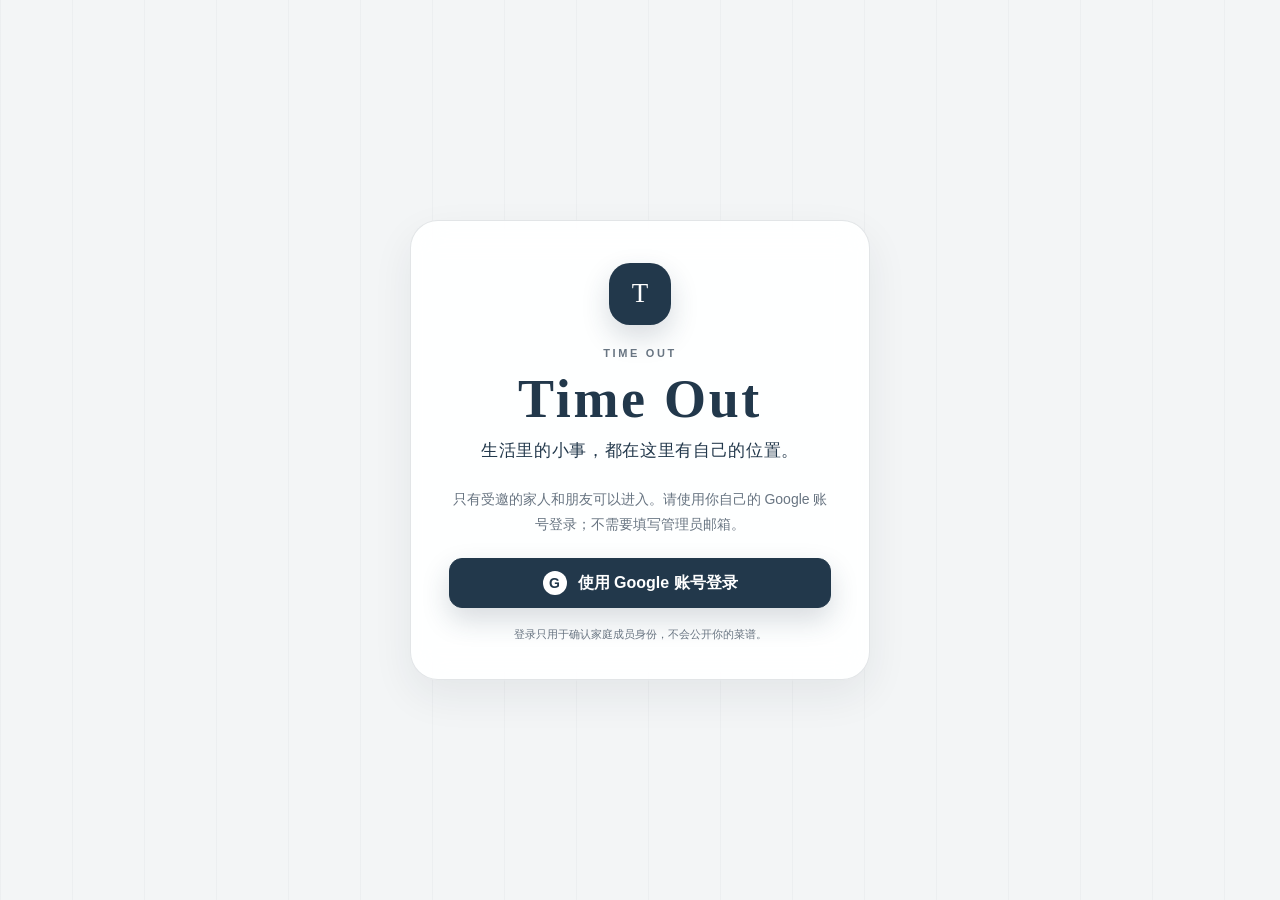
==== index.html @ 537a7d99 "Publish score cloud sync UI and iOS auth bridge" ====
<!DOCTYPE html><html lang="zh-CN"><head><meta charSet="utf-8"/><meta name="viewport" content="width=device-width, initial-scale=1"/><link rel="stylesheet" href="/_next/static/chunks/0ff~0_v683fyd.css" data-precedence="next"/><link rel="preload" as="script" fetchPriority="low" href="/_next/static/chunks/10mluhc84.1ee.js"/><script src="/_next/static/chunks/0pbz.j~ornctw.js" async=""></script><script src="/_next/static/chunks/0c_u0uom0kk-9.js" async=""></script><script src="/_next/static/chunks/turbopack-0-2-jyq65k6gh.js" async=""></script><script src="/_next/static/chunks/107gcsrc_1api.js" async=""></script><script src="/_next/static/chunks/0slxjwkb3-gxf.js" async=""></script><meta name="theme-color" content="#f3f5f6"/><meta name="color-scheme" content="light"/><title>Time Out｜生活里的小事</title><meta name="description" content="生活里的小事，都在这里有自己的位置。"/><meta name="application-name" content="Time Out"/><link rel="canonical" href="https://c2404188274.github.io/"/><meta property="og:title" content="Time Out｜生活里的小事"/><meta property="og:description" content="菜谱、记账和乐谱，都在同一个安静的私人空间。"/><meta property="og:url" content="https://c2404188274.github.io/"/><meta property="og:site_name" content="Time Out"/><meta property="og:locale" content="zh_CN"/><meta property="og:image" content="https://c2404188274.github.io/og.png"/><meta property="og:image:width" content="1731"/><meta property="og:image:height" content="909"/><meta property="og:image:alt" content="Time Out｜生活里的小事"/><meta property="og:type" content="website"/><meta name="twitter:card" content="summary_large_image"/><meta name="twitter:title" content="Time Out｜生活里的小事"/><meta name="twitter:description" content="菜谱、记账和乐谱，都在同一个安静的私人空间。"/><meta name="twitter:image" content="https://c2404188274.github.io/og.png"/><link rel="shortcut icon" href="/favicon.svg"/><link rel="icon" href="/favicon.svg"/><script src="/_next/static/chunks/03~yq9q893hmn.js" noModule=""></script></head><body><div hidden=""><!--$--><!--/$--></div><main class="auth-shell"><section class="auth-card auth-loading" aria-live="polite"><div class="auth-mark" aria-hidden="true">T</div><p class="eyebrow">TIME OUT</p><h1>Time Out</h1><p class="auth-subtitle">正在打开 Time Out…</p></section></main><!--$--><!--/$--><script src="/_next/static/chunks/10mluhc84.1ee.js" id="_R_" async=""></script><script>(self.__next_f=self.__next_f||[]).push([0])</script><script>self.__next_f.push([1,"1:\"$Sreact.fragment\"\n2:I[11968,[\"/_next/static/chunks/107gcsrc_1api.js\"],\"default\"]\n3:I[87804,[\"/_next/static/chunks/107gcsrc_1api.js\"],\"default\"]\n4:I[14497,[\"/_next/static/chunks/107gcsrc_1api.js\",\"/_next/static/chunks/0slxjwkb3-gxf.js\"],\"default\"]\n5:I[77916,[\"/_next/static/chunks/107gcsrc_1api.js\"],\"OutletBoundary\"]\n6:\"$Sreact.suspense\"\n8:I[77916,[\"/_next/static/chunks/107gcsrc_1api.js\"],\"ViewportBoundary\"]\na:I[77916,[\"/_next/static/chunks/107gcsrc_1api.js\"],\"MetadataBoundary\"]\nc:I[21480,[\"/_next/static/chunks/107gcsrc_1api.js\"],\"default\",1]\n:HL[\"/_next/static/chunks/0ff~0_v683fyd.css\",\"style\"]\n"])</script><script>self.__next_f.push([1,"0:{\"P\":null,\"c\":[\"\",\"\"],\"q\":\"\",\"i\":false,\"f\":[[[\"\",{\"children\":[\"__PAGE__\",{}]},\"$undefined\",\"$undefined\",16],[[\"$\",\"$1\",\"c\",{\"children\":[[[\"$\",\"link\",\"0\",{\"rel\":\"stylesheet\",\"href\":\"/_next/static/chunks/0ff~0_v683fyd.css\",\"precedence\":\"next\",\"crossOrigin\":\"$undefined\",\"nonce\":\"$undefined\"}],[\"$\",\"script\",\"script-0\",{\"src\":\"/_next/static/chunks/107gcsrc_1api.js\",\"async\":true,\"nonce\":\"$undefined\"}]],[\"$\",\"html\",null,{\"lang\":\"zh-CN\",\"children\":[\"$\",\"body\",null,{\"children\":[\"$\",\"$L2\",null,{\"parallelRouterKey\":\"children\",\"error\":\"$undefined\",\"errorStyles\":\"$undefined\",\"errorScripts\":\"$undefined\",\"template\":[\"$\",\"$L3\",null,{}],\"templateStyles\":\"$undefined\",\"templateScripts\":\"$undefined\",\"notFound\":[[[\"$\",\"title\",null,{\"children\":\"404: This page could not be found.\"}],[\"$\",\"div\",null,{\"style\":{\"fontFamily\":\"system-ui,\\\"Segoe UI\\\",Roboto,Helvetica,Arial,sans-serif,\\\"Apple Color Emoji\\\",\\\"Segoe UI Emoji\\\"\",\"height\":\"100vh\",\"textAlign\":\"center\",\"display\":\"flex\",\"flexDirection\":\"column\",\"alignItems\":\"center\",\"justifyContent\":\"center\"},\"children\":[\"$\",\"div\",null,{\"children\":[[\"$\",\"style\",null,{\"dangerouslySetInnerHTML\":{\"__html\":\"body{color:#000;background:#fff;margin:0}.next-error-h1{border-right:1px solid rgba(0,0,0,.3)}@media (prefers-color-scheme:dark){body{color:#fff;background:#000}.next-error-h1{border-right:1px solid rgba(255,255,255,.3)}}\"}}],[\"$\",\"h1\",null,{\"className\":\"next-error-h1\",\"style\":{\"display\":\"inline-block\",\"margin\":\"0 20px 0 0\",\"padding\":\"0 23px 0 0\",\"fontSize\":24,\"fontWeight\":500,\"verticalAlign\":\"top\",\"lineHeight\":\"49px\"},\"children\":404}],[\"$\",\"div\",null,{\"style\":{\"display\":\"inline-block\"},\"children\":[\"$\",\"h2\",null,{\"style\":{\"fontSize\":14,\"fontWeight\":400,\"lineHeight\":\"49px\",\"margin\":0},\"children\":\"This page could not be found.\"}]}]]}]}]],[]],\"forbidden\":\"$undefined\",\"unauthorized\":\"$undefined\"}]}]}]]}],{\"children\":[[\"$\",\"$1\",\"c\",{\"children\":[[\"$\",\"$L4\",null,{}],[[\"$\",\"script\",\"script-0\",{\"src\":\"/_next/static/chunks/0slxjwkb3-gxf.js\",\"async\":true,\"nonce\":\"$undefined\"}]],[\"$\",\"$L5\",null,{\"children\":[\"$\",\"$6\",null,{\"name\":\"Next.MetadataOutlet\",\"children\":\"$@7\"}]}]]}],{},null,false,null]},null,false,null],[\"$\",\"$1\",\"h\",{\"children\":[null,[\"$\",\"$L8\",null,{\"children\":\"$L9\"}],[\"$\",\"div\",null,{\"hidden\":true,\"children\":[\"$\",\"$La\",null,{\"children\":[\"$\",\"$6\",null,{\"name\":\"Next.Metadata\",\"children\":\"$Lb\"}]}]}],null]}],false]],\"m\":\"$undefined\",\"G\":[\"$c\",[[\"$\",\"link\",\"0\",{\"rel\":\"stylesheet\",\"href\":\"/_next/static/chunks/0ff~0_v683fyd.css\",\"precedence\":\"next\",\"crossOrigin\":\"$undefined\",\"nonce\":\"$undefined\"}]]],\"S\":true,\"h\":null,\"s\":\"$undefined\",\"l\":\"$undefined\",\"p\":\"$undefined\",\"d\":\"$undefined\",\"b\":\"o_LGB3xa8yDTx7zbP2zce\"}\n"])</script><script>self.__next_f.push([1,"9:[[\"$\",\"meta\",\"0\",{\"charSet\":\"utf-8\"}],[\"$\",\"meta\",\"1\",{\"name\":\"viewport\",\"content\":\"width=device-width, initial-scale=1\"}],[\"$\",\"meta\",\"2\",{\"name\":\"theme-color\",\"content\":\"#f3f5f6\"}],[\"$\",\"meta\",\"3\",{\"name\":\"color-scheme\",\"content\":\"light\"}]]\n"])</script><script>self.__next_f.push([1,"d:I[86593,[\"/_next/static/chunks/107gcsrc_1api.js\"],\"IconMark\"]\n7:null\n"])</script><script>self.__next_f.push([1,"b:[[\"$\",\"title\",\"0\",{\"children\":\"Time Out｜生活里的小事\"}],[\"$\",\"meta\",\"1\",{\"name\":\"description\",\"content\":\"生活里的小事，都在这里有自己的位置。\"}],[\"$\",\"meta\",\"2\",{\"name\":\"application-name\",\"content\":\"Time Out\"}],[\"$\",\"link\",\"3\",{\"rel\":\"canonical\",\"href\":\"https://c2404188274.github.io/\"}],[\"$\",\"meta\",\"4\",{\"property\":\"og:title\",\"content\":\"Time Out｜生活里的小事\"}],[\"$\",\"meta\",\"5\",{\"property\":\"og:description\",\"content\":\"菜谱、记账和乐谱，都在同一个安静的私人空间。\"}],[\"$\",\"meta\",\"6\",{\"property\":\"og:url\",\"content\":\"https://c2404188274.github.io/\"}],[\"$\",\"meta\",\"7\",{\"property\":\"og:site_name\",\"content\":\"Time Out\"}],[\"$\",\"meta\",\"8\",{\"property\":\"og:locale\",\"content\":\"zh_CN\"}],[\"$\",\"meta\",\"9\",{\"property\":\"og:image\",\"content\":\"https://c2404188274.github.io/og.png\"}],[\"$\",\"meta\",\"10\",{\"property\":\"og:image:width\",\"content\":\"1731\"}],[\"$\",\"meta\",\"11\",{\"property\":\"og:image:height\",\"content\":\"909\"}],[\"$\",\"meta\",\"12\",{\"property\":\"og:image:alt\",\"content\":\"Time Out｜生活里的小事\"}],[\"$\",\"meta\",\"13\",{\"property\":\"og:type\",\"content\":\"website\"}],[\"$\",\"meta\",\"14\",{\"name\":\"twitter:card\",\"content\":\"summary_large_image\"}],[\"$\",\"meta\",\"15\",{\"name\":\"twitter:title\",\"content\":\"Time Out｜生活里的小事\"}],[\"$\",\"meta\",\"16\",{\"name\":\"twitter:description\",\"content\":\"菜谱、记账和乐谱，都在同一个安静的私人空间。\"}],[\"$\",\"meta\",\"17\",{\"name\":\"twitter:image\",\"content\":\"https://c2404188274.github.io/og.png\"}],[\"$\",\"link\",\"18\",{\"rel\":\"shortcut icon\",\"href\":\"/favicon.svg\"}],[\"$\",\"link\",\"19\",{\"rel\":\"icon\",\"href\":\"/favicon.svg\"}],[\"$\",\"$Ld\",\"20\",{}]]\n"])</script></body></html>
---- _next/static/chunks/0ff~0_v683fyd.css ----
:root{--ink:#332820;--brown:#8b4513;--brown-dark:#65300d;--cream:#fff4e6;--cream-light:#fffaf4;--gold:#f2c078;--muted:#796456;--line:#e5d5c5}*{box-sizing:border-box}html{background:var(--cream);min-height:100%}body{min-height:100vh;color:var(--ink);background:radial-gradient(circle at 12% 8%, #f2c07842, transparent 24rem), radial-gradient(circle at 88% 28%, #8b451317, transparent 27rem), var(--cream);margin:0;font-family:Arial,Microsoft YaHei,PingFang SC,Noto Sans CJK SC,sans-serif}button,input,textarea{font:inherit}button,summary{-webkit-tap-highlight-color:transparent}.site-shell{width:min(100%,900px);margin:0 auto;padding:56px 24px 128px}.auth-shell{place-items:center;min-height:100dvh;padding:28px 18px;display:grid}.auth-card{text-align:center;-webkit-backdrop-filter:blur(16px);backdrop-filter:blur(16px);background:#fffaf4e0;border:1px solid #5f2f131a;border-radius:28px;width:min(100%,460px);padding:42px 38px 36px;box-shadow:0 28px 80px #4c2a1526}.auth-card.auth-loading{box-shadow:0 20px 60px #4c2a151a}.auth-mark{color:#fff8ee;background:linear-gradient(145deg,#9a5525,#65300d);border-radius:21px;place-items:center;width:62px;height:62px;margin:0 auto 22px;font-family:Georgia,Songti SC,STSong,serif;font-size:27px;display:grid;box-shadow:0 12px 26px #65300d38}.auth-card h1{letter-spacing:.05em;margin-bottom:12px;font-size:clamp(38px,9vw,54px)}.auth-card.auth-loading h1{font-size:clamp(28px,7vw,38px)}.auth-subtitle{color:#765744;letter-spacing:.04em;margin:0;font-size:17px}.auth-note{color:#745f50;margin:25px 0 22px;font-size:14px;line-height:1.75}.google-signin{color:#fff;cursor:pointer;background:#78401d;border:1px solid #78401d;border-radius:13px;justify-content:center;align-items:center;gap:11px;width:100%;min-height:50px;padding:11px 18px;font-weight:800;display:flex;box-shadow:0 8px 20px #65300d29}.google-signin:disabled,.auth-secondary-action:disabled,.account-signout:disabled{cursor:wait;opacity:.65}.google-signin span{color:#78401d;background:#fff;border-radius:50%;place-items:center;width:24px;height:24px;font:800 14px Arial,sans-serif;display:grid}.auth-secondary-action{color:#7c573f;cursor:pointer;background:0 0;border:0;min-height:42px;margin-top:10px;padding:8px 16px;font-size:13px;font-weight:700}.auth-error{color:#9a2e1d;background:#fff0ec;border-radius:10px;margin:15px 0 0;padding:10px 12px;font-size:13px;line-height:1.55}.auth-privacy{color:#978273;margin-top:18px;font-size:11px;line-height:1.55;display:block}.signed-in-account{background:#fff8ef;border:1px solid #ead8c8;border-radius:13px;gap:4px;margin:24px 0 0;padding:14px;display:grid}.signed-in-account strong{color:#59351f}.signed-in-account span{overflow-wrap:anywhere;color:#8a7060;font-size:12px}.account-bar{-webkit-backdrop-filter:blur(10px);backdrop-filter:blur(10px);background:#ffffff94;border:1px solid #5f2f1317;border-radius:15px;justify-content:space-between;align-items:center;gap:16px;max-width:800px;margin:0 auto 30px;padding:10px 12px;display:flex;box-shadow:0 8px 24px #4c2a150f}.account-identity,.account-actions{align-items:center;gap:10px;min-width:0;display:flex}.account-avatar{color:#74401e;background:#f3dfc5;border-radius:12px;flex:none;place-items:center;width:36px;height:36px;font-weight:900;display:grid}.account-copy{gap:1px;min-width:0;display:grid}.account-copy strong{color:#5c3a25;text-overflow:ellipsis;white-space:nowrap;font-size:13px;overflow:hidden}.account-copy small{color:#927868;text-overflow:ellipsis;white-space:nowrap;max-width:250px;font-size:10px;overflow:hidden}.cloud-sync-status{color:#7b695c;white-space:nowrap;align-items:center;gap:6px;font-size:11px;font-weight:700;display:inline-flex}.cloud-sync-status>span{background:#d39b4f;border-radius:50%;width:7px;height:7px;box-shadow:0 0 0 3px #d39b4f24}.cloud-sync-status.is-synced>span{background:#559269;box-shadow:0 0 0 3px #55926924}.cloud-sync-status.is-error{color:#a33d2c}.cloud-sync-status.is-error>span{background:#c8533e;box-shadow:0 0 0 3px #c8533e24}.account-signout{color:#79543d;cursor:pointer;background:#fffaf4;border:1px solid #ddc9b8;border-radius:9px;min-height:34px;padding:6px 10px;font-size:11px;font-weight:800}.account-signout:hover{background:#fff;border-color:#c9ad97}.access-requests-panel{background:#fff8ee;border:1px solid #dfbea2;border-radius:18px;gap:16px;max-width:800px;margin:0 auto 18px;padding:20px 22px;display:grid;box-shadow:0 12px 34px #4c2a1514}.access-requests-panel h2{color:#603618;margin:0;font-family:Georgia,Songti SC,STSong,serif;font-size:22px}.access-request-list{gap:9px;display:grid}.access-request{background:#fff;border:1px solid #ead8c8;border-radius:12px;justify-content:space-between;align-items:center;gap:14px;padding:12px;display:flex}.access-request>div:first-child{gap:3px;min-width:0;display:grid}.access-request strong{color:#5d3923;font-size:13px}.access-request span{overflow-wrap:anywhere;color:#8a7060;font-size:11px}.request-actions{flex:none;gap:7px;display:flex}.request-actions button{cursor:pointer;border-radius:9px;min-height:34px;padding:6px 12px;font-size:11px;font-weight:800}.approve-request{color:#fff;background:#75401f;border:1px solid #75401f}.reject-request{color:#895846;background:#fff;border:1px solid #ddc9b8}.site-header{text-align:center;margin-bottom:34px}.eyebrow{color:#a66a3a;letter-spacing:.24em;margin:0 0 12px;font-size:11px;font-weight:800}h1{color:#5f2f13;letter-spacing:.08em;margin:0 0 10px;font-family:Georgia,Songti SC,STSong,serif;font-size:clamp(42px,8vw,64px);line-height:1.05}.intro{color:var(--muted);letter-spacing:.08em;margin:0;font-size:17px}.recipe-toolbar{-webkit-backdrop-filter:blur(10px);backdrop-filter:blur(10px);background:#ffffffa8;border:1px solid #5f2f1317;border-radius:18px;max-width:800px;margin:0 auto 18px;padding:22px;box-shadow:0 12px 36px #4c2a1514}.recipe-toolbar-heading{justify-content:space-between;align-items:flex-end;gap:20px;margin-bottom:16px;display:flex}.section-kicker{color:#a66a3a;letter-spacing:.16em;margin:0 0 4px;font-size:11px;font-weight:800}.recipe-toolbar h2{color:#5f2f13;margin:0;font-family:Georgia,Songti SC,STSong,serif;font-size:25px}.recipe-count{color:#7b4a27;background:#f8e5ca;border-radius:999px;flex:none;margin:0;padding:6px 11px;font-size:13px;font-weight:700}.search-mode-switch{background:#efe3d6;border-radius:12px;grid-template-columns:repeat(2,minmax(0,1fr));gap:4px;padding:4px;display:grid}.search-mode-switch button{color:#80604a;cursor:pointer;background:0 0;border:0;border-radius:9px;justify-content:center;align-items:center;gap:7px;min-height:40px;padding:8px 12px;font-size:13px;font-weight:800;transition:background-color .15s,box-shadow .15s,color .15s;display:inline-flex}.search-mode-switch button:hover{color:#603618}.search-mode-switch button.is-active{color:#70401f;background:#fffaf4;box-shadow:0 2px 8px #4c2a151a}.search-mode-switch button span{font-size:16px;line-height:1}.search-mode-panel{margin-top:10px}.search-field{position:relative}.search-field input{width:100%;min-height:50px;color:var(--ink);background:#fffdfa;border:1px solid #dac6b3;border-radius:13px;padding:12px 68px 12px 46px;transition:border-color .16s,box-shadow .16s}.search-field input::placeholder{color:#9b8b80}.search-field input:focus{border-color:#9a4b16;outline:none;box-shadow:0 0 0 4px #9a4b161c}.search-field input::-webkit-search-cancel-button{display:none}.search-icon{z-index:1;pointer-events:none;border:2px solid #8b6a52;border-radius:50%;width:15px;height:15px;position:absolute;top:50%;left:18px;transform:translateY(-58%)}.search-icon:after{content:"";transform-origin:0;background:#8b6a52;border-radius:2px;width:7px;height:2px;position:absolute;bottom:-4px;right:-6px;transform:rotate(45deg)}.clear-search{color:#70401f;cursor:pointer;background:#f3e3d3;border:0;border-radius:8px;padding:7px 10px;font-size:13px;font-weight:700;position:absolute;top:50%;right:9px;transform:translateY(-50%)}.clear-search:hover{background:#ead3bc}.pantry-filter{background:#fffaf4ad;border:1px solid #e1cdb9;border-radius:13px;padding:12px;transition:border-color .16s,background-color .16s,box-shadow .16s}.pantry-filter.is-active{background:#fff6e8;border-color:#c58955;box-shadow:0 0 0 3px #b9753f14}.pantry-input{position:relative}.pantry-input>span{z-index:1;pointer-events:none;font-size:17px;position:absolute;top:50%;left:13px;transform:translateY(-52%)}.pantry-input input{width:100%;min-height:44px;color:var(--ink);font:inherit;background:#fffdfa;border:1px solid #dac6b3;border-radius:10px;padding:10px 66px 10px 42px}.pantry-input input::placeholder{color:#9b8b80}.pantry-input input:focus{border-color:#9a4b16;outline:none;box-shadow:0 0 0 3px #9a4b161a}.clear-pantry{color:#70401f;cursor:pointer;background:#f0dfcf;border:0;border-radius:7px;padding:6px 9px;font-size:12px;font-weight:700;position:absolute;top:50%;right:7px;transform:translateY(-50%)}.clear-pantry:hover{background:#e7d1bb}.pantry-ingredients{flex-wrap:wrap;gap:7px;margin-top:10px;display:flex}.pantry-ingredients button{color:#70401f;cursor:pointer;background:#f8e5ca;border:1px solid #d7ad83;border-radius:999px;align-items:center;gap:5px;padding:5px 8px 5px 10px;font-size:12px;font-weight:700;display:inline-flex}.pantry-ingredients button:hover{background:#f2d6b0;border-color:#b9753f}.pantry-ingredients button span{font-size:15px;line-height:1}.pantry-helper{color:#8b715f;margin:8px 2px 0;font-size:12px;line-height:1.45}.filter-controls{justify-content:space-between;align-items:center;gap:14px;margin-top:14px;display:flex}.favorites-filter{color:#70401f;cursor:pointer;background:#fffaf4;border:1px solid #dcc4ad;border-radius:10px;align-items:center;gap:7px;min-height:38px;padding:8px 12px;font-size:13px;font-weight:700;display:inline-flex}.favorites-filter span{color:#9a4b16;font-size:18px;line-height:1}.favorites-filter:hover,.favorites-filter.is-active{background:#f8e5ca;border-color:#c98e59}.sort-control{color:var(--muted);align-items:center;gap:9px;font-size:13px;font-weight:700;display:flex}.sort-control select{color:#70401f;min-height:38px;font:inherit;cursor:pointer;background:#fffaf4;border:1px solid #dcc4ad;border-radius:10px;padding:7px 34px 7px 11px}.sort-control select:focus{border-color:#9a4b16;outline:none;box-shadow:0 0 0 3px #9a4b161c}.tag-filter-section{border-top:1px solid #ead9c9;margin-top:12px;padding-top:12px}.tag-filter-toggle{color:#70401f;cursor:pointer;background:#fffaf4b3;border:1px solid #e0cbb8;border-radius:10px;justify-content:space-between;align-items:center;gap:12px;width:100%;min-height:42px;padding:8px 11px;display:flex}.tag-filter-toggle>span:first-child{text-align:left;align-items:baseline;gap:9px;display:flex}.tag-filter-toggle strong{font-size:13px}.tag-filter-toggle small{color:#8b715f;font-size:12px}.tag-filter-chevron{font-size:16px;font-weight:800;line-height:1}.tag-filters{flex-wrap:wrap;align-items:center;gap:8px;margin-top:10px;padding:2px 1px 0;display:flex}.tag-filters button{color:#76513a;cursor:pointer;background:#ffffffa3;border:1px solid #e0cbb8;border-radius:999px;padding:6px 10px;font-size:12px;font-weight:700}.tag-filters button:hover,.tag-filters button.is-active{color:#fff;background:#9a4b16;border-color:#b9753f}.active-filter-summary{background:#f8ecdc;border-radius:10px;grid-template-columns:auto minmax(0,1fr) auto;align-items:center;gap:9px;margin-top:12px;padding:9px 10px;display:grid}.active-filter-label{color:#76513a;font-size:11px;font-weight:800}.active-filter-items{flex-wrap:wrap;gap:5px;min-width:0;display:flex}.active-filter-items>span{color:#70401f;background:#fffaf4;border-radius:999px;padding:3px 7px;font-size:11px;font-weight:700}.active-filter-summary>button{color:#70401f;cursor:pointer;background:#e8d2bc;border:0;border-radius:7px;padding:5px 8px;font-size:11px;font-weight:800}.active-filter-summary>button:hover{background:#ddc2a8}.data-tools{border-top:1px solid #ead9c9;margin-top:14px;padding-top:14px}.data-tools>summary{color:#70401f;cursor:pointer;background:linear-gradient(135deg,#fffaf4,#faecd9);border:1px solid #e0cbb8;border-radius:11px;grid-template-columns:auto minmax(0,1fr) auto;align-items:center;gap:11px;min-height:50px;padding:9px 11px;list-style:none;display:grid}.data-tools>summary::-webkit-details-marker{display:none}.data-tools-icon{color:#814719;background:#efd9bc;border-radius:9px;place-items:center;width:32px;height:32px;font-size:18px;font-weight:800;display:grid}.data-tools-heading{text-align:left;gap:2px;min-width:0;display:grid}.data-tools-heading strong{font-size:13px}.data-tools-heading small{color:#8b715f;font-size:11px;line-height:1.4}.data-tools-chevron{color:#9a5a2a;font-size:18px;font-weight:800;transition:transform .16s}.data-tools[open] .data-tools-chevron{transform:rotate(45deg)}.data-tools-body{grid-template-columns:minmax(0,1fr) auto;align-items:center;gap:16px;padding:13px 3px 0;display:grid}.data-tools-body p{color:#806a5a;margin:0;font-size:12px;line-height:1.55}.data-tools-actions{align-items:center;gap:7px;display:flex}.data-tools-actions button{color:#70401f;cursor:pointer;background:#fffaf4;border:1px solid #d3b89f;border-radius:9px;min-height:36px;padding:7px 11px;font-size:12px;font-weight:800}.data-tools-actions button:hover{background:#f8e5ca;border-color:#b9753f}.data-tools-actions .backup-download{color:#fff;background:#8b4513;border-color:#8b4513}.data-tools-actions .backup-download:hover{background:#65300d;border-color:#65300d}.meal-plan-panel{-webkit-backdrop-filter:blur(10px);backdrop-filter:blur(10px);background:#ffffffb8;border:1px solid #5f2f131a;border-radius:18px;max-width:800px;margin:0 auto 18px;padding:20px 22px;box-shadow:0 12px 36px #4c2a1514}.meal-plan-panel.has-recipes{background:#fffaf4e0;border-color:#dfbf9e}.meal-plan-header{justify-content:space-between;align-items:flex-start;gap:18px;display:flex}.meal-plan-title{align-items:center;gap:13px;min-width:0;display:flex}.meal-plan-icon{background:#f8e5ca;border-radius:13px;flex:none;place-items:center;width:44px;height:44px;font-size:22px;display:grid}.meal-plan-title h2{color:#5f2f13;margin:0;font-family:Georgia,Songti SC,STSong,serif;font-size:22px}.meal-plan-title>div>p:last-child{color:#836853;margin:4px 0 0;font-size:12px;line-height:1.45}.clear-meal-plan{color:#754629;cursor:pointer;background:#fff8ef;border:1px solid #ddc4aa;border-radius:8px;flex:none;padding:7px 9px;font-size:12px;font-weight:700}.clear-meal-plan:hover{background:#f4e3d2}.empty-meal-plan{color:#836853;background:#fffaf4;border:1px dashed #dcc2a8;border-radius:10px;align-items:center;gap:7px;margin-top:14px;padding:10px 12px;font-size:12px;display:flex}.empty-meal-plan span{color:#a3541c;font-size:17px;font-weight:700}.weekly-plan-panel{-webkit-backdrop-filter:blur(10px);backdrop-filter:blur(10px);background:#ffffffb8;border:1px solid #5f2f131a;border-radius:18px;max-width:800px;margin:0 auto 18px;padding:20px 22px;box-shadow:0 12px 36px #4c2a1514}.weekly-plan-header{justify-content:space-between;align-items:flex-start;gap:18px;margin-bottom:15px;display:flex}.weekly-plan-title{align-items:center;gap:13px;min-width:0;display:flex}.weekly-plan-icon{background:#efe1cd;border-radius:13px;flex:none;place-items:center;width:44px;height:44px;font-size:21px;display:grid}.weekly-plan-title h2{color:#5f2f13;margin:0;font-family:Georgia,Songti SC,STSong,serif;font-size:22px}.weekly-plan-title>div>p:last-child{color:#836853;margin:4px 0 0;font-size:12px;line-height:1.45}.clear-weekly-plan{color:#754629;cursor:pointer;background:#fff8ef;border:1px solid #ddc4aa;border-radius:8px;flex:none;padding:7px 9px;font-size:12px;font-weight:700}.clear-weekly-plan:hover{background:#f4e3d2}.weekly-days{grid-template-columns:repeat(4,minmax(0,1fr));gap:9px;display:grid}.weekly-day{background:#fffdf9;border:1px solid #e4d2c1;border-radius:12px;flex-direction:column;min-width:0;min-height:154px;padding:11px;display:flex}.weekly-day.is-today{background:#fff7eb;border-color:#b9753f;box-shadow:0 0 0 2px #b9753f17}.weekly-day>header{justify-content:space-between;align-items:flex-start;gap:7px;margin-bottom:9px;display:flex}.weekly-day>header>div{gap:1px;display:grid}.weekly-day>header strong{color:#653817;font-size:13px}.weekly-day>header span{color:#927865;font-size:10px}.weekly-day>header small{color:#fff;background:#8b4513;border-radius:999px;padding:3px 6px;font-size:9px;font-weight:800}.weekly-day-recipes{gap:5px;margin-bottom:8px;display:grid}.weekly-day-recipes>span{color:#70401f;background:#f7e7d4;border-radius:8px;justify-content:space-between;align-items:center;gap:5px;min-width:0;padding:5px 5px 5px 8px;font-size:11px;font-weight:700;display:flex}.weekly-day-recipes button{color:#70401f;cursor:pointer;background:#70401f1a;border:0;border-radius:50%;flex:none;place-items:center;width:20px;height:20px;padding:0 0 1px;display:grid}.weekly-day-empty{color:#a08d7f;margin:4px 0 10px;font-size:11px}.weekly-day-add{margin-top:auto;display:block}.weekly-day-add select{color:#76513a;width:100%;min-height:32px;font:inherit;cursor:pointer;background:#fffaf4;border:1px dashed #d7b99e;border-radius:8px;padding:5px 24px 5px 7px;font-size:10px;font-weight:700}.weekly-day-next-meal{color:#70401f;cursor:pointer;background:#fff5e7;border:1px solid #c99364;border-radius:8px;width:100%;min-height:31px;margin-top:6px;font-size:10px;font-weight:800}.weekly-day-next-meal:hover{background:#f7dfc3}.weekly-plan-note{color:#927c6b;text-align:right;margin:11px 0 0;font-size:10px}.selected-meal-recipes{flex-wrap:wrap;gap:8px;margin-top:15px;display:flex}.selected-meal-recipe{color:#70401f;background:#f8e5ca;border:1px solid #d8ae85;border-radius:999px;align-items:center;gap:7px;padding:6px 7px 6px 11px;font-size:12px;font-weight:700;display:inline-flex}.selected-meal-recipe button{color:#70401f;cursor:pointer;background:#70401f1a;border:0;border-radius:50%;place-items:center;width:20px;height:20px;padding:0 0 1px;font-size:15px;line-height:1;display:grid}.selected-meal-recipe button:hover{background:#70401f2e}.shopping-list-card{background:#fffdf9;border:1px solid #dfc4aa;border-radius:13px;margin-top:14px;overflow:hidden}.shopping-list-toggle{color:#623718;text-align:left;cursor:pointer;background:#f7e8d6;border:0;justify-content:space-between;align-items:center;gap:14px;width:100%;padding:12px 14px;display:flex}.shopping-list-toggle>span:first-child{align-items:baseline;gap:9px;display:flex}.shopping-list-toggle strong{font-size:14px}.shopping-list-toggle small{color:#876d59;font-size:11px;font-weight:700}.shopping-list-toggle>span:last-child{font-size:17px;font-weight:800}#shopping-list-content{padding:14px}.shopping-progress-row{align-items:center;gap:10px;margin-bottom:13px;display:flex}.shopping-progress{background:#eee0d2;border-radius:999px;flex:1;height:6px;overflow:hidden}.shopping-progress span{border-radius:inherit;background:#9a4b16;height:100%;transition:width .18s;display:block}.shopping-view-actions{flex:none;align-items:center;gap:6px;display:flex}.shopping-view-actions button{color:#70401f;cursor:pointer;background:#f0dfcf;border:1px solid #0000;border-radius:6px;flex:none;padding:4px 7px;font-size:10px;font-weight:700}.shopping-view-actions button:hover{border-color:#cfa883}.shopping-view-actions button.is-active{color:#fffaf4;background:#81441d}.shopping-add-item{background:#fff9f2;border:1px dashed #ddc5ad;border-radius:10px;grid-template-columns:minmax(0,1fr) auto auto;gap:7px;margin-bottom:13px;padding:9px;display:grid}.shopping-add-item input,.shopping-add-item select,.shopping-add-item button,.shopping-item-edit input,.shopping-item-edit button,.shopping-item-actions select,.shopping-item-actions button{color:#5f3b24;min-height:31px;font:inherit;background:#fffdfa;border:1px solid #ddc9b7;border-radius:7px}.shopping-add-item input,.shopping-item-edit input{min-width:0;padding:5px 8px;font-size:11px}.shopping-add-item select,.shopping-item-actions select{padding:4px 24px 4px 7px;font-size:10px}.shopping-add-item button,.shopping-item-edit button,.shopping-item-actions button{cursor:pointer;padding:4px 8px;font-size:10px;font-weight:700}.shopping-add-item button{color:#fff;background:#8a4b20;border-color:#8a4b20}.shopping-add-item input:focus,.shopping-add-item select:focus,.shopping-item-edit input:focus,.shopping-item-actions select:focus{border-color:#9a4b16;outline:none;box-shadow:0 0 0 2px #9a4b161a}.shopping-list-groups{grid-template-columns:repeat(3,minmax(0,1fr));align-items:start;gap:10px;display:grid}.shopping-list-group{background:#fffaf4;border:1px solid #eee0d2;border-radius:10px;min-width:0;padding:10px}.shopping-list-group h3{color:#70401f;align-items:center;gap:6px;margin:0 0 8px;font-size:13px;display:flex}.shopping-list-group h3 small{color:#76513a;background:#f1dfcb;border-radius:999px;place-items:center;min-width:19px;height:19px;margin-left:auto;font-size:10px;display:grid}.shopping-list-items{gap:6px;display:grid}.shopping-list-item{background:#fffdfa;border:1px solid #efe1d4;border-radius:9px;transition:border-color .14s,background-color .14s,opacity .14s;overflow:hidden}.shopping-list-item:hover{background:#fffaf5;border-color:#ddc6b0}.shopping-list-item.is-checked{opacity:.72;background:#edf2e7}.shopping-list-items label{color:#5f4635;cursor:pointer;grid-template-columns:auto minmax(0,1fr);align-items:start;gap:7px;padding:8px;display:grid}.shopping-list-items input[type=checkbox]{accent-color:#8a4b20;cursor:pointer;width:16px;height:16px;margin:1px 0 0}.shopping-list-items label>span{gap:2px;min-width:0;display:grid}.shopping-list-items strong{font-size:12px;line-height:1.35}.shopping-list-items small{color:#927864;text-overflow:ellipsis;font-size:10px;line-height:1.35;overflow:hidden}.shopping-list-item.is-checked strong{text-decoration:line-through}.shopping-item-actions{align-items:center;gap:5px;padding:0 8px 8px 31px;display:flex}.shopping-item-actions select{flex:1;min-width:0}.shopping-item-actions .remove-shopping-item{color:#a23f31;border-color:#ead1cc}.shopping-item-edit{grid-template-columns:minmax(0,1fr) auto auto;gap:5px;padding:8px;display:grid}.shopping-item-edit button[type=submit]{color:#fff;background:#8a4b20;border-color:#8a4b20}.shopping-list-complete{color:#52704a;text-align:center;justify-content:center;align-items:center;gap:7px;min-height:86px;font-size:13px;font-weight:700;display:flex}.sr-only{clip:rect(0, 0, 0, 0);white-space:nowrap;border:0;width:1px;height:1px;padding:0;position:absolute;overflow:hidden}.recipe-card{position:relative}.recipe{background:#fffffff0;border:1px solid #5f2f1314;border-radius:15px;max-width:800px;overflow:hidden;box-shadow:0 10px 32px #4c2a151f}.recipe>summary{cursor:pointer;list-style:none;position:relative}.recipe>summary::-webkit-details-marker{display:none}.recipe>summary:after{content:"⌄";font-size:22px;transition:transform .18s;position:absolute;top:33px;right:24px;transform:translateY(-58%)}.recipe[open]>summary:after{transform:translateY(-42%)rotate(180deg)}.add-recipe-fab{z-index:50;right:calc(22px + env(safe-area-inset-right));bottom:calc(22px + env(safe-area-inset-bottom));background:var(--brown);color:#fff;cursor:pointer;border:1px solid #ffffff6b;border-radius:50%;place-items:center;width:62px;height:62px;padding:0;transition:background-color .16s,box-shadow .16s,transform .16s;display:grid;position:fixed;box-shadow:0 14px 32px #4c2a1547,inset 0 2px #ffffff2e}.add-recipe-fab:hover{background:var(--brown-dark);transform:translateY(-2px);box-shadow:0 18px 38px #4c2a1557,inset 0 2px #ffffff2e}.add-recipe-fab:active{transform:translateY(0)scale(.97)}.fab-plus{font-size:31px;font-weight:400;line-height:1;transform:translateY(-1px)}.fab-label{color:#623516;opacity:0;pointer-events:none;background:#fffaf4;border:1px solid #5f2f131a;border-radius:9px;width:max-content;padding:8px 11px;font-size:13px;font-weight:700;transition:opacity .15s,transform .15s;position:absolute;right:72px;transform:translate(6px);box-shadow:0 8px 24px #4c2a1529}.add-recipe-fab:hover .fab-label,.add-recipe-fab:focus-visible .fab-label{opacity:1;transform:translate(0)}.cooking-backdrop{z-index:90;-webkit-backdrop-filter:blur(7px);backdrop-filter:blur(7px);background:radial-gradient(circle at 15% 10%,#f2c07838,#0000 28rem),#2d1f15b8;place-items:center;padding:18px;display:grid;position:fixed;inset:0}.cooking-modal{background:#fffaf4;border:1px solid #ffffff80;border-radius:22px;grid-template-rows:auto auto minmax(0,1fr) auto;width:min(100%,980px);max-height:calc(100dvh - 36px);display:grid;overflow:hidden;box-shadow:0 30px 90px #1e120a7a}.cooking-modal-header{background:linear-gradient(135deg,#fffaf4,#f9e9d3);border-bottom:1px solid #ead7c4;justify-content:space-between;align-items:center;gap:20px;padding:20px 24px 16px;display:flex}.cooking-modal-header h2{color:#5f2f13;margin:0 0 6px;font-family:Georgia,Songti SC,STSong,serif;font-size:clamp(26px,4vw,38px)}.wake-lock-status{color:#927765;align-items:center;gap:6px;font-size:11px;font-weight:700;display:inline-flex}.wake-lock-status.is-active{color:#55714c}.wake-lock-status span{font-size:10px}.close-cooking{color:#70401f;cursor:pointer;background:#fffaf4;border:1px solid #d5baa0;border-radius:10px;flex:none;min-height:42px;padding:8px 14px;font-size:13px;font-weight:800}.close-cooking:hover{background:#f4e2d0}.cooking-progress-row{color:#75533c;background:#fffdf9;border-bottom:1px solid #ead7c4;grid-template-columns:auto minmax(120px,1fr);align-items:center;gap:14px;padding:11px 24px;font-size:12px;font-weight:800;display:grid}.cooking-progress{background:#eadfd4;border-radius:999px;height:7px;overflow:hidden}.cooking-progress span{border-radius:inherit;background:linear-gradient(90deg,#b97138,#e0a85e);height:100%;transition:width .18s;display:block}.cooking-modal-body{grid-template-columns:minmax(240px,.78fr) minmax(0,1.6fr);gap:18px;min-height:0;padding:20px;display:grid;overflow:hidden}.cooking-sidebar{overscroll-behavior:contain;align-content:start;gap:12px;min-height:0;display:grid;overflow-y:auto}.cooking-ingredients,.cooking-timer{background:#fffdf9;border:1px solid #e1cdb9;border-radius:13px}.cooking-ingredients>summary{color:#653817;cursor:pointer;justify-content:space-between;align-items:center;gap:10px;min-height:44px;padding:10px 12px;font-size:13px;font-weight:800;list-style:none;display:flex}.cooking-ingredients>summary::-webkit-details-marker{display:none}.cooking-ingredients>summary small{color:#927765;font-size:10px}.cooking-ingredients>div{gap:1px;max-height:260px;padding:0 9px 10px;display:grid;overflow-y:auto}.cooking-ingredients label{color:#634734;cursor:pointer;border-radius:7px;align-items:flex-start;gap:8px;padding:7px 5px;font-size:12px;line-height:1.45;display:flex}.cooking-ingredients label:hover{background:#fbefe1}.cooking-ingredients label.is-checked{color:#9a897d;text-decoration:line-through}.cooking-ingredients input{accent-color:#8b4513;flex:none;width:17px;height:17px;margin:0}.cooking-timer{padding:12px}.cooking-timer-heading{color:#653817;justify-content:space-between;align-items:center;gap:12px;margin-bottom:10px;font-size:13px;display:flex}.cooking-timer-heading time{color:#5f2f13;letter-spacing:.04em;font-family:ui-monospace,SFMono-Regular,Menlo,monospace;font-size:24px;font-weight:800}.cooking-timer-presets{grid-template-columns:repeat(2,minmax(0,1fr));gap:6px;display:grid}.cooking-timer-presets button,.cooking-timer-actions button{color:#70401f;cursor:pointer;background:#fff7ec;border:1px solid #d9bea5;border-radius:8px;min-height:34px;padding:6px 8px;font-size:11px;font-weight:800}.cooking-timer-presets button:hover,.cooking-timer-actions button:hover{background:#f4dfc7}.cooking-timer-actions{grid-template-columns:1fr 1fr;gap:6px;margin-top:7px;display:grid}.cooking-step{background:radial-gradient(circle at 100% 0,#f2c07833,#0000 15rem),#fffdf9;border:1px solid #dfc7ae;border-radius:17px;flex-direction:column;justify-content:center;min-height:330px;padding:clamp(24px,5vw,54px);display:flex;overflow-y:auto}.cooking-step-number{color:#ac6e3b;letter-spacing:.13em;margin-bottom:14px;font-size:12px;font-weight:900}.cooking-step>p{color:#402b1d;letter-spacing:.025em;margin:0;font-family:Georgia,Songti SC,STSong,serif;font-size:clamp(25px,4vw,38px);font-weight:700;line-height:1.55}.cooking-step-tips{color:#76513a;background:#fff3df;border-left:4px solid #d49b57;border-radius:0 10px 10px 0;margin-top:28px;padding:13px 15px;font-size:12px}.cooking-step-tips ul{margin:7px 0 0;padding-left:18px}.cooking-step-tips li{margin-top:5px;line-height:1.5}.cooking-navigation{padding:14px 20px calc(14px + env(safe-area-inset-bottom));background:#fffaf4;border-top:1px solid #ead7c4;grid-template-columns:1fr 1fr;gap:10px;display:grid}.cooking-navigation button{color:#70401f;cursor:pointer;background:#fffdf9;border:1px solid #d2b69b;border-radius:11px;min-height:50px;font-size:14px;font-weight:900}.cooking-navigation button:disabled{opacity:.42;cursor:not-allowed}.cooking-navigation .cooking-next,.cooking-navigation .cooking-finish{color:#fff;background:#8b4513;border-color:#8b4513}.cooking-navigation .cooking-next:hover,.cooking-navigation .cooking-finish:hover{background:#65300d}.add-recipe-backdrop{z-index:80;-webkit-backdrop-filter:blur(5px);backdrop-filter:blur(5px);background:#2d1f1585;place-items:center;padding:22px;display:grid;position:fixed;inset:0}.add-recipe-modal{background:var(--cream-light);border:1px solid #ffffff8a;border-radius:20px;grid-template-rows:auto minmax(0,1fr);width:min(100%,720px);max-height:calc(100dvh - 44px);display:grid;overflow:hidden;box-shadow:0 28px 80px #2a190e61}.add-recipe-modal-header{border-bottom:1px solid var(--line);background:#fffaf4f5;justify-content:space-between;align-items:center;gap:20px;padding:22px 24px;display:flex}.add-recipe-modal-header h2{color:#5f2f13;margin:0;font-family:Georgia,Songti SC,STSong,serif;font-size:26px}.close-modal{color:#70401f;cursor:pointer;background:#fff;border:1px solid #dfc9b6;border-radius:50%;flex:none;place-items:center;width:40px;height:40px;padding:0 0 3px;font-size:27px;line-height:1;display:grid}.close-modal:hover{background:#f5e5d5}.add-recipe-modal-body{overscroll-behavior:contain;min-height:0;padding:24px;overflow-y:auto}.draft-status{color:#7c624f;background:#fff8ef;border:1px solid #dfcbb8;border-radius:10px;justify-content:space-between;align-items:center;gap:14px;min-height:38px;padding:9px 12px;font-size:13px;display:flex}.draft-status button{color:#70401f;cursor:pointer;background:#efe0d1;border:0;border-radius:7px;flex:none;padding:5px 8px;font-size:12px;font-weight:700}.required-mark{color:#ad3c29}.tag-suggestions{flex-wrap:wrap;gap:7px;margin:-2px 0 4px;display:flex}.tag-suggestions button{color:#76513a;cursor:pointer;background:#fffaf4;border:1px solid #dfc9b5;border-radius:999px;padding:5px 9px;font-size:12px;font-weight:700}.tag-suggestions button:hover,.tag-suggestions button.is-selected{color:#65300d;background:#f5dfc5;border-color:#b9753f}.recipe-list-editor{background:#fffaf4;border:1px solid #dfc9b5;border-radius:11px;gap:8px;min-width:0;margin:8px 0 2px;padding:12px;display:grid}.recipe-list-editor legend{color:#5f2f13;padding:0 7px;font-weight:700}.recipe-list-editor legend small{color:#9a806d;margin-left:8px;font-size:11px;font-weight:600}.recipe-list-editor-rows{gap:7px;min-width:0;display:grid}.recipe-list-editor-row{grid-template-columns:27px minmax(0,1fr) auto;align-items:center;gap:7px;display:grid}.recipe-list-index{color:#7a4929;background:#f1dfcb;border-radius:50%;place-items:center;width:27px;height:27px;font-size:12px;font-weight:800;display:grid}.recipe-list-row-actions{align-items:center;gap:4px;display:flex}.recipe-list-row-actions button{color:#76513a;cursor:pointer;background:#fffdfa;border:1px solid #dfc9b5;border-radius:8px;place-items:center;width:34px;height:34px;padding:0;font-size:15px;font-weight:800;display:grid}.recipe-list-row-actions button:hover:not(:disabled){background:#f7e7d7;border-color:#b9753f}.recipe-list-row-actions button:disabled{opacity:.35;cursor:not-allowed}.recipe-list-row-actions .remove-list-row{color:#aa4333;border-color:#ead1cc}.add-list-row{color:#75401e;cursor:pointer;background:#fff7ee;border:1px dashed #cda985;border-radius:8px;min-height:38px;padding:7px 12px;font-size:12px;font-weight:800}.add-list-row:hover{background:#f7e5d1;border-style:solid}.list-bulk-editor{border-top:1px solid #ead9c9}.list-bulk-editor summary{color:#8a6b56;cursor:pointer;width:fit-content;padding:8px 2px 0;font-size:11px;font-weight:700}.list-bulk-editor textarea{min-height:92px;margin-top:8px}.recipe-draft-preview{background:#fffaf4;border:1px solid #d9b995;border-radius:12px;margin-top:12px;overflow:hidden}.recipe-draft-preview>summary{color:#70401f;cursor:pointer;justify-content:space-between;align-items:center;gap:12px;padding:13px 15px;font-size:14px;font-weight:800;list-style:none;display:flex}.recipe-draft-preview>summary::-webkit-details-marker{display:none}.recipe-draft-preview>summary:after{content:"预览";color:#7b4a2b;background:#f0dcc6;border-radius:999px;flex:none;padding:4px 7px;font-size:10px}.recipe-draft-preview>summary small{color:#9a806d;margin-left:auto;font-size:11px;font-weight:600}.recipe-draft-preview-body{background:#fffdfa;border-top:1px solid #ead9c9;padding:16px}.recipe-draft-preview-body>header{border-bottom:1px solid #eadfd4;padding-bottom:12px}.recipe-draft-preview-body>header p{color:#a45b2b;letter-spacing:.16em;margin:0 0 4px;font-size:10px;font-weight:800}.recipe-draft-preview-body>header h3{color:#5f2f13;margin:0;font-family:Georgia,Songti SC,STSong,serif;font-size:22px}.recipe-draft-preview-tags{flex-wrap:wrap;gap:5px;margin-top:8px;display:flex}.recipe-draft-preview-tags span{color:#73411f;background:#f4dfc5;border-radius:999px;padding:3px 7px;font-size:10px;font-weight:700}.recipe-draft-preview-content{grid-template-columns:repeat(2,minmax(0,1fr));gap:10px;padding-top:12px;display:grid}.recipe-draft-preview-content section{background:#fff8f0;border-radius:9px;min-width:0;padding:10px}.recipe-draft-preview-content h3{color:#70401f;margin:0 0 6px;font-size:12px}.recipe-draft-preview-content ul,.recipe-draft-preview-content ol{color:#6d5544;margin:0;padding-left:18px;font-size:11px;line-height:1.65}.recipe-draft-preview-empty{color:#957d6b;text-align:center;margin:14px 0 0;font-size:12px}.optional-fields,.quick-import-collapsible{background:#fffaf4;border:1px solid #e2cebb;border-radius:11px;margin-top:12px;overflow:hidden}.optional-fields>summary,.quick-import-collapsible>summary{color:#70401f;cursor:pointer;padding:13px 42px 13px 14px;font-size:14px;font-weight:700;list-style:none;position:relative}.optional-fields>summary::-webkit-details-marker{display:none}.quick-import-collapsible>summary::-webkit-details-marker{display:none}.optional-fields>summary:after,.quick-import-collapsible>summary:after{content:"⌄";font-size:18px;transition:transform .16s;position:absolute;top:50%;right:15px;transform:translateY(-58%)}.optional-fields[open]>summary:after,.quick-import-collapsible[open]>summary:after{transform:translateY(-42%)rotate(180deg)}.optional-fields-body{border-top:1px solid #ead9c9;flex-direction:column;gap:10px;padding:2px 14px 16px;display:flex}.quick-import-collapsible{margin-top:24px}.quick-import-collapsible .quick-import{border:0;border-top:1px solid #ead9c9;border-radius:0}.quick-import{background:#fff8ef;border:1px solid #ead7c2;border-radius:12px;flex-direction:column;gap:12px;padding:24px;display:flex}.quick-import-header h3{color:#5f2f13;margin:0 0 6px;font-family:Georgia,Songti SC,STSong,serif;font-size:22px}.quick-import-header p{color:#8a7464;margin:0;font-size:14px;line-height:1.6}.quick-import label,#recipe-form label,#edit-recipe-form label{color:#5f2f13;margin-top:8px;font-weight:700}#recipe-code,#recipe-form input,#recipe-form textarea,#edit-recipe-form input,#edit-recipe-form textarea{width:100%;color:var(--ink);resize:vertical;background:#fffdfa;border:1px solid #d8c5b3;border-radius:9px;padding:13px 14px;transition:border-color .16s,box-shadow .16s}#recipe-code{background:#fff;min-height:170px;max-height:350px;font-family:Consolas,Monaco,monospace;font-size:14px;line-height:1.6}#recipe-code::placeholder,#recipe-form input::placeholder,#recipe-form textarea::placeholder,#edit-recipe-form input::placeholder,#edit-recipe-form textarea::placeholder{color:#aa9d94}#recipe-code:focus,#recipe-form input:focus,#recipe-form textarea:focus,#edit-recipe-form input:focus,#edit-recipe-form textarea:focus{border-color:#9a4b16;outline:none;box-shadow:0 0 0 3px #9a4b161f}#import-recipe,#save-recipe,#update-recipe{color:#fff;cursor:pointer;background:#9a4b16;border:0;border-radius:9px;font-weight:700;transition:background-color .16s,transform .16s}#import-recipe{align-self:flex-end;padding:12px 24px}#save-recipe,#update-recipe{margin-top:20px;padding:13px}#import-recipe:hover,#save-recipe:hover,#update-recipe:hover{background:var(--brown-dark)}#import-recipe:active,#save-recipe:active,#update-recipe:active{transform:translateY(1px)}.input-divider{border-top:1px solid var(--line);color:var(--muted);text-align:center;margin:24px 0 0;padding-top:20px;font-weight:700}#recipe-form,#edit-recipe-form{flex-direction:column;gap:10px;padding:24px 0 0;display:flex}#edit-recipe-form{padding-top:0}.notice{border-radius:10px;grid-template-columns:auto minmax(0,1fr) auto;align-items:center;gap:10px;max-width:800px;margin:0 auto 18px;padding:10px 10px 10px 13px;font-size:14px;line-height:1.5;display:grid}.notice-icon{border-radius:50%;place-items:center;width:24px;height:24px;font-size:13px;font-weight:900;display:grid}.notice button{color:currentColor;cursor:pointer;opacity:.72;background:0 0;border:0;border-radius:7px;place-items:center;width:30px;height:30px;padding:0 0 2px;font-size:20px;display:grid}.notice button:hover{opacity:1;background:#ffffff8c}.notice.success{color:#315b37;background:#edf8ef;border:1px solid #b9d8bd}.notice.success .notice-icon{background:#cfe9d3}.notice.error{color:#8b3423;background:#fff0ed;border:1px solid #ecc0b6}.notice.error .notice-icon{background:#f5d5ce}.recipe-list{gap:14px;max-width:800px;margin:0 auto;display:grid}.recipe{width:100%;margin:0}.recipe>summary{background:var(--gold);min-height:76px;color:var(--ink);flex-direction:column;justify-content:center;gap:5px;padding:15px 25px;display:flex}.recipe>summary:hover{background:#edb668}.recipe-name{margin-right:135px;font-family:Georgia,Songti SC,STSong,serif;font-size:23px;font-weight:700;line-height:1.2}.recipe-meta{color:#74512f;margin-right:135px;font-size:13px;font-weight:600}.recipe-tags{flex-wrap:wrap;gap:6px;margin-top:2px;display:flex}.recipe-tag{color:#70401f;background:#fffaf49e;border:1px solid #70401f1f;border-radius:999px;padding:3px 8px;font-family:Arial,Microsoft YaHei,PingFang SC,Noto Sans CJK SC,sans-serif;font-size:11px;font-weight:700;line-height:1.2}.ingredient-match-summary{background:#fffaf4a3;border:1px solid #70401f1c;border-radius:11px;gap:7px;margin-top:8px;padding:10px 12px;font-family:Arial,Microsoft YaHei,PingFang SC,Noto Sans CJK SC,sans-serif;display:grid}.ingredient-match-heading{color:#70401f;justify-content:space-between;align-items:center;gap:12px;font-size:12px;display:flex}.ingredient-match-heading strong{font-size:13px}.ingredient-match-row{align-items:flex-start;gap:8px;display:flex}.ingredient-match-label{color:#76513a;flex:none;padding-top:3px;font-size:11px;font-weight:800}.ingredient-match-items{flex-wrap:wrap;gap:5px;display:flex}.ingredient-match-item,.ingredient-match-complete{border-radius:999px;padding:3px 7px;font-size:11px;font-weight:700;line-height:1.25}.ingredient-match-item.is-matched,.ingredient-match-complete{color:#42632e;background:#e7f1dd}.ingredient-match-item.is-missing{color:#815232;background:#f4e3d2}.recipe-card-quick-actions{z-index:2;align-items:center;gap:6px;display:flex;position:absolute;top:19px;right:48px}.meal-plan-toggle{color:#70401f;cursor:pointer;background:#fffaf4b8;border:1px solid #70401f24;border-radius:999px;align-items:center;gap:3px;min-height:34px;padding:6px 9px;font-size:11px;font-weight:800;transition:background-color .15s,border-color .15s,transform .15s;display:inline-flex}.meal-plan-toggle:hover{background:#fff8ed;border-color:#a45b23;transform:translateY(-1px)}.meal-plan-toggle.is-selected{color:#fff;background:#87502a;border-color:#87502a}.favorite-toggle{color:#7a502e;cursor:pointer;background:#fffaf494;border:1px solid #70401f21;border-radius:50%;place-items:center;width:34px;height:34px;padding:0 0 2px;font-size:21px;line-height:1;transition:background-color .15s,color .15s,transform .15s;display:grid}.favorite-toggle:hover{background:#fff8ed;transform:scale(1.06)}.favorite-toggle.is-favorite{color:#a45b23;background:#fff5dc;border-color:#a45b23}.recipe-content{padding:15px 30px 30px}.recipe h3{border-bottom:1px solid var(--line);color:var(--brown);margin:25px 0 12px;padding-bottom:8px;font-size:18px}.recipe ul,.recipe ol{margin:0;padding-left:25px}.recipe li{margin-bottom:8px;line-height:1.8}.recipe-actions{border-top:1px solid var(--line);justify-content:flex-end;gap:9px;margin-top:28px;padding-top:18px;display:flex}.recipe-actions button{color:#70401f;cursor:pointer;background:#fffaf4;border:1px solid #d8bfa9;border-radius:8px;padding:8px 13px;font-size:13px;font-weight:700}.recipe-actions button:hover{background:#f4e2d0}.recipe-actions .start-cooking{color:#fff;background:#8b4513;border-color:#8b4513;margin-right:auto}.recipe-actions .start-cooking:hover{background:#65300d}.recipe-actions .delete-recipe{color:#9b3827;background:#fff6f3;border-color:#e0b5aa}.recipe-actions .delete-recipe:hover{background:#fbe4de}.confirm-delete-modal{background:var(--cream-light);text-align:center;border:1px solid #ffffff8a;border-radius:20px;width:min(100%,440px);padding:30px;box-shadow:0 28px 80px #2a190e61}.confirm-delete-icon{color:#9b3827;background:#f9ded7;border-radius:50%;place-items:center;width:46px;height:46px;margin:0 auto 16px;font-size:24px;font-weight:800;display:grid}.confirm-delete-modal h2{color:#5f2f13;margin:0 0 10px;font-family:Georgia,Songti SC,STSong,serif;font-size:24px}.confirm-delete-modal>p:not(.confirm-delete-icon){color:var(--muted);margin:0;font-size:14px;line-height:1.7}.confirm-delete-actions{grid-template-columns:1fr 1fr;gap:10px;margin-top:24px;display:grid}.confirm-delete-actions button{color:#70401f;cursor:pointer;background:#fff;border:1px solid #d8c5b3;border-radius:9px;min-height:44px;font-weight:700}.confirm-delete-actions .confirm-delete-button{color:#fff;background:#a94330;border-color:#a94330}.confirm-delete-actions .confirm-delete-button:hover{background:#8f3222}.undo-toast{z-index:70;bottom:calc(24px + env(safe-area-inset-bottom));color:#fff;background:#34271f;border:1px solid #ffffff40;border-radius:12px;align-items:center;gap:18px;width:max-content;max-width:calc(100vw - 180px);padding:12px 13px 12px 17px;font-size:14px;display:flex;position:fixed;left:50%;transform:translate(-50%);box-shadow:0 14px 38px #2a190e4d}.undo-toast button{color:#4f2b14;cursor:pointer;background:#f2c078;border:0;border-radius:7px;padding:7px 11px;font-weight:800}.empty-search{text-align:center;background:#ffffff94;border:1px dashed #d5bda5;border-radius:16px;padding:46px 24px}.empty-search-icon{color:#b97743;margin:0 0 8px;font-size:32px}.empty-search h2{color:#5f2f13;margin:0 0 8px;font-family:Georgia,Songti SC,STSong,serif;font-size:22px}.empty-search p:not(.empty-search-icon){color:var(--muted);margin:0;font-size:14px}.empty-search button{color:#70401f;cursor:pointer;background:#fff8ef;border:1px solid #c89b73;border-radius:9px;margin-top:18px;padding:9px 16px;font-weight:700}.starter-guide{background:linear-gradient(135deg,#ffffffb8,#f8e5cab8);border:1px dashed #cda77f;border-radius:14px;grid-template-columns:auto minmax(0,1fr) auto;align-items:center;gap:14px;max-width:800px;margin:0 auto 14px;padding:15px 17px;display:grid}.starter-guide-icon{color:#9a4b16;background:#f3ddbd;border-radius:50%;place-items:center;width:38px;height:38px;font-size:18px;display:grid}.starter-guide strong{color:#633617;margin-bottom:3px;font-family:Georgia,Songti SC,STSong,serif;font-size:15px;display:block}.starter-guide p{color:#806a5a;margin:0;font-size:12px;line-height:1.5}.starter-guide button{color:#fff;cursor:pointer;background:#8b4513;border:1px solid #8b4513;border-radius:9px;min-height:38px;padding:8px 13px;font-size:12px;font-weight:800}.starter-guide button:hover{background:#65300d}summary:focus-visible,button:focus-visible{outline-offset:3px;outline:3px solid #5f2f134d}@media (max-width:600px){.site-shell{padding:40px 14px 112px}.auth-shell{align-items:center;padding:18px 14px}.auth-card{border-radius:22px;padding:34px 22px 28px}.account-bar{align-items:flex-start;margin-bottom:26px}.account-actions{flex-direction:column;align-items:flex-end;gap:7px}.account-copy small{max-width:145px}.access-requests-panel{padding:17px}.access-request{flex-direction:column;align-items:flex-start}.request-actions{align-self:stretch}.request-actions button{flex:1}.site-header{margin-bottom:32px}.intro{font-size:15px}.recipe-toolbar{border-radius:15px;padding:18px}.recipe-toolbar-heading{align-items:flex-start}.recipe-toolbar h2{font-size:22px}.search-mode-switch button{min-height:38px;padding:7px 8px;font-size:12px}.filter-controls{align-items:stretch}.favorites-filter{justify-content:center}.sort-control{flex:1;justify-content:flex-end}.sort-control select{min-width:0;max-width:132px}.tag-filters{gap:7px}.tag-filter-toggle>span:first-child{gap:1px;display:grid}.active-filter-summary{grid-template-columns:1fr auto}.active-filter-label{grid-column:1/-1}.active-filter-summary>button{align-self:start}.data-tools-body{grid-template-columns:1fr;gap:10px}.data-tools-actions{grid-template-columns:1fr 1fr;display:grid}.data-tools-actions button{width:100%}.meal-plan-panel{border-radius:15px;padding:17px}.meal-plan-header{gap:10px;display:grid}.meal-plan-title{align-items:flex-start}.meal-plan-icon{border-radius:11px;width:40px;height:40px;font-size:20px}.meal-plan-title h2{font-size:20px}.clear-meal-plan{justify-self:start}.weekly-plan-panel{border-radius:15px;padding:17px}.weekly-plan-header{gap:10px;display:grid}.weekly-plan-title{align-items:flex-start}.weekly-plan-icon{border-radius:11px;width:40px;height:40px;font-size:19px}.weekly-plan-title h2{font-size:20px}.clear-weekly-plan{justify-self:start}.weekly-days{grid-template-columns:repeat(2,minmax(0,1fr))}.weekly-plan-note{text-align:left}.shopping-list-toggle>span:first-child{gap:2px;display:grid}#shopping-list-content{padding:11px}.shopping-progress-row{flex-wrap:wrap;align-items:flex-start}.shopping-progress{flex-basis:100%}.shopping-view-actions{flex-wrap:wrap}.shopping-add-item{grid-template-columns:minmax(0,1fr) auto}.shopping-add-item input{grid-column:1/-1}.shopping-add-item button{min-width:64px}.shopping-list-groups{grid-template-columns:1fr}.recipe-card-quick-actions{gap:5px;top:17px;right:45px}.meal-plan-toggle{min-height:32px;padding:5px 7px;font-size:10px}.recipe-name,.recipe-meta{margin-right:128px}.recipe{border-radius:13px}.recipe-list{gap:12px}.recipe-list .recipe{margin:0}.quick-import{padding:16px}#recipe-form{padding-top:20px}#edit-recipe-form{padding-top:0}.recipe>summary{min-height:72px;padding-left:20px;padding-right:20px}.ingredient-match-heading{flex-direction:column;align-items:flex-start;gap:2px}.ingredient-match-row{gap:4px;display:grid}.recipe-name{font-size:21px}.recipe-content{padding:8px 20px 24px}#import-recipe{width:100%}.add-recipe-fab{right:calc(16px + env(safe-area-inset-right));bottom:calc(16px + env(safe-area-inset-bottom));width:58px;height:58px}.cooking-backdrop{padding:0}.cooking-modal{border:0;border-radius:0;width:100%;height:100dvh;max-height:none}.cooking-modal-header{padding:calc(14px + env(safe-area-inset-top)) 15px 13px;align-items:flex-start}.cooking-modal-header h2{font-size:25px}.close-cooking{min-height:38px;padding:7px 11px}.cooking-progress-row{grid-template-columns:1fr;gap:7px;padding:9px 15px}.cooking-modal-body{grid-template-columns:1fr;gap:12px;padding:12px;overflow-y:auto}.cooking-sidebar{grid-template-columns:1fr;overflow:visible}.cooking-ingredients>div{max-height:170px}.cooking-step{min-height:300px;padding:28px 20px;overflow:visible}.cooking-step>p{font-size:clamp(24px,8vw,33px);line-height:1.5}.cooking-navigation{padding:10px 12px calc(10px + env(safe-area-inset-bottom))}.add-recipe-backdrop{align-items:end;padding:0}.add-recipe-modal{border-bottom:0;border-left:0;border-right:0;border-radius:20px 20px 0 0;width:100%;max-height:92dvh}.add-recipe-modal-header{padding:18px}.add-recipe-modal-header h2{font-size:23px}.add-recipe-modal-body{padding:16px}.recipe-list-editor{padding:10px}.recipe-list-editor-row{grid-template-columns:27px minmax(0,1fr)}.recipe-list-row-actions{grid-column:2;justify-content:flex-end}.recipe-list-row-actions button{width:36px;height:34px}.recipe-draft-preview>summary{flex-wrap:wrap;align-items:flex-start}.recipe-draft-preview>summary small{flex-basis:calc(100% - 54px);order:3;margin-left:0}.recipe-draft-preview-content{grid-template-columns:1fr}.recipe-actions{flex-wrap:wrap;justify-content:stretch}.recipe-actions button{flex:1}.recipe-actions .start-cooking{flex-basis:100%;margin-right:0}.starter-guide{grid-template-columns:auto minmax(0,1fr);gap:11px;padding:14px}.starter-guide button{grid-column:2;justify-self:start}.confirm-delete-modal{width:calc(100% - 28px);padding:26px 20px 20px}.undo-toast{right:16px;bottom:calc(86px + env(safe-area-inset-bottom));justify-content:space-between;width:auto;max-width:none;left:16px;transform:none}}@media (max-width:380px){.weekly-days{grid-template-columns:1fr}}:root{--ink:#1f2a35;--brown:#34485b;--brown-dark:#1f3346;--cream:#f3f5f6;--cream-light:#fbfcfc;--gold:#a8b5be;--muted:#687582;--line:#d7dde1;--paper:#fff;--navy:#22384b;--navy-soft:#e8edf0}html{background:var(--cream)}body{background:linear-gradient(90deg, #22384b08 1px, transparent 1px), var(--cream);background-size:72px 100%}button:focus-visible,input:focus-visible,textarea:focus-visible,select:focus-visible,summary:focus-visible{outline-offset:3px;outline:3px solid #34485b3d}.site-shell{width:min(100%,1120px);padding-top:28px}.auth-card,.account-bar,.access-requests-panel,.recipe-toolbar,.meal-plan-panel,.weekly-plan-panel,.recipe{background:#ffffffeb;border-color:#22384b21;box-shadow:0 16px 42px #1d2f3e12}.auth-mark,.google-signin,.approve-request,.add-recipe-fab{background:var(--navy);color:#fff;box-shadow:0 12px 28px #22384b2e}.google-signin{border-color:var(--navy)}.google-signin:hover{background:#172b3c}.google-signin span,.auth-card h1,.auth-subtitle,.signed-in-account strong,.account-copy strong,.access-requests-panel h2,.recipe-toolbar h2,.meal-plan-title h2,.weekly-plan-title h2,.recipe-name{color:var(--navy)}.auth-note,.auth-privacy,.auth-card .eyebrow,.account-copy small,.cloud-sync-status,.intro{color:var(--muted)}.signed-in-account,.account-avatar{background:var(--navy-soft);color:var(--navy);border-color:#d7dfe4}.account-signout{color:var(--navy);background:#fff;border-color:#cbd5dc}.site-header{text-align:left;max-width:800px;margin:36px auto 22px}.site-header h1{color:var(--navy);letter-spacing:-.035em}.site-header .eyebrow,.section-kicker{color:#65798a}.app-navigation{z-index:40;-webkit-backdrop-filter:blur(18px);backdrop-filter:blur(18px);background:#ffffffe6;border:1px solid #22384b1a;border-radius:14px;grid-template-columns:repeat(4,minmax(0,1fr));gap:4px;max-width:800px;margin:0 auto 24px;padding:5px;display:grid;position:sticky;top:14px;box-shadow:0 14px 36px #1d2f3e14}.app-navigation button{color:#6a7782;cursor:pointer;background:0 0;border:0;border-radius:10px;justify-content:center;align-items:center;gap:8px;min-height:44px;font-weight:750;display:flex}.app-navigation button:hover{color:var(--navy);background:#f3f6f7}.app-navigation button.is-active{background:var(--navy);color:#fff}.app-navigation button span{font-family:Georgia,Songti SC,serif;font-size:17px}.home-dashboard,.module-preview{max-width:800px;margin:0 auto}.home-hero{border-top:1px solid #cbd3d9;padding:38px 0 32px}.home-hero h2,.module-preview h2{max-width:680px;color:var(--navy);letter-spacing:-.04em;margin:7px 0 12px;font-family:Georgia,Songti SC,STSong,serif;font-size:clamp(34px,5.8vw,58px);font-weight:500;line-height:1.2}.home-hero>p:last-child,.module-preview>p{color:var(--muted);margin:0;font-size:16px;line-height:1.7}.dashboard-grid{grid-template-columns:repeat(2,minmax(0,1fr));gap:14px;display:grid}.dashboard-card{background:var(--paper);border:1px solid #d7dde1;border-radius:6px;min-height:210px;padding:24px;box-shadow:0 12px 32px #1f33460d}.dashboard-card-wide{grid-column:1/-1}.dashboard-card>span,.dashboard-card-heading>span{color:#687987;letter-spacing:.14em;text-transform:uppercase;font-size:11px;font-weight:800}.dashboard-card-heading{justify-content:space-between;align-items:center;gap:18px;display:flex}.dashboard-card button,.module-preview button{color:var(--navy);cursor:pointer;background:0 0;border:0;border-bottom:1px solid;font-weight:750}.dashboard-empty{justify-items:start;gap:8px;padding-top:36px;display:grid}.dashboard-empty.compact{padding-top:30px}.dashboard-empty strong{color:var(--navy);font-family:Georgia,Songti SC,serif;font-size:22px;font-weight:500}.dashboard-empty p,.dashboard-note{max-width:520px;color:var(--muted);margin:0;font-size:13px;line-height:1.65}.next-meal-list{flex-wrap:wrap;gap:10px;margin:34px 0 0;padding:0;list-style:none;display:flex}.next-meal-list li{color:var(--navy);border:1px solid #cdd6dc;border-radius:999px;padding:10px 14px;font-weight:700}.currency-balance{grid-template-columns:repeat(2,minmax(0,1fr));gap:12px;margin:28px 0 12px;display:grid}.currency-balance p{gap:3px;margin:0;display:grid}.currency-balance small{color:#7b8892;letter-spacing:.12em;font-size:10px}.currency-balance strong{color:var(--navy);font-family:Georgia,serif;font-size:32px;font-weight:500}.weekly-summary-card{grid-template-columns:1fr auto;align-items:end;gap:8px 24px;min-height:142px;display:grid}.weekly-summary-card>span{grid-column:1/-1}.weekly-summary-card>strong{color:var(--navy);font-family:Georgia,Songti SC,serif;font-size:27px;font-weight:500}.module-preview{border-top:1px solid #cbd3d9;min-height:430px;padding:64px 0}.module-preview-note{max-width:560px;color:var(--muted);border-top:1px solid #d5dce1;border-bottom:1px solid #d5dce1;align-items:flex-start;gap:14px;margin-top:52px;padding:22px 0;display:flex}.module-preview-note>span{color:var(--navy);font-size:28px}.module-preview-note p{gap:5px;margin:0;line-height:1.6;display:grid}.module-preview-note strong{color:var(--navy)}.ledger-workspace{max-width:800px;margin:0 auto}.module-header{border-top:1px solid #cbd3d9;padding:38px 0 30px}.module-header h2{color:var(--navy);letter-spacing:-.04em;margin:6px 0 8px;font-family:Georgia,Songti SC,serif;font-size:clamp(38px,6vw,58px);font-weight:500}.module-header>p:last-child{color:var(--muted);margin:0}.ledger-balance-grid{grid-template-columns:repeat(2,minmax(0,1fr));gap:12px;margin-bottom:14px;display:grid}.ledger-balance-grid article{background:var(--navy);color:#fff;border:1px solid #d7dde1;border-radius:6px;gap:12px;padding:24px;display:grid;box-shadow:0 14px 34px #1f33461a}.ledger-balance-grid span,.ledger-panel-heading span{letter-spacing:.16em;font-size:10px;font-weight:800}.ledger-balance-grid strong{overflow-wrap:anywhere;font-family:Georgia,serif;font-size:clamp(25px,4vw,38px);font-weight:500}.ledger-layout{grid-template-columns:repeat(2,minmax(0,1fr));gap:14px;display:grid}.ledger-panel{background:#fff;border:1px solid #d7dde1;border-radius:6px;margin-bottom:14px;padding:24px;box-shadow:0 12px 32px #1f33460d}.ledger-panel-heading{justify-content:space-between;align-items:flex-end;gap:18px;margin-bottom:20px;display:flex}.ledger-panel-heading>div{gap:4px;display:grid}.ledger-panel-heading span,.ledger-panel-heading small{color:#73818c}.ledger-panel-heading h3{color:var(--navy);margin:0;font-family:Georgia,Songti SC,serif;font-size:24px;font-weight:500}.account-list,.transaction-list{background:#dce2e6;gap:1px;margin-bottom:22px;display:grid}.account-list article,.transaction-list article{background:#fff;justify-content:space-between;align-items:center;gap:18px;padding:14px 0;display:flex}.account-list article>div,.transaction-list article>div{gap:3px;display:grid}.account-list span,.transaction-list span,.transaction-list small{color:var(--muted);font-size:11px}.account-list b,.transaction-list b{color:var(--navy);font-variant-numeric:tabular-nums;text-align:right}.transaction-list b{gap:3px;display:grid}.transaction-list b em{color:#537565;font-size:11px;font-style:normal}.transaction-list b.is-out{color:#7d5860}.transaction-list b.is-in{color:#486d5a}.ledger-empty{color:var(--muted);margin:0 0 22px;font-size:13px;line-height:1.65}.ledger-form{border-top:1px solid #dce2e6;grid-template-columns:repeat(2,minmax(0,1fr));gap:13px;padding-top:18px;display:grid}.ledger-form label{color:#536573;gap:6px;font-size:11px;font-weight:750;display:grid}.ledger-form input,.ledger-form select{width:100%;min-height:43px;color:var(--ink);background:#fbfcfc;border:1px solid #cbd5dc;border-radius:6px;padding:9px 11px}.ledger-form .full-field,.ledger-form>button{grid-column:1/-1}.ledger-form>button{border:1px solid var(--navy);background:var(--navy);color:#fff;cursor:pointer;border-radius:6px;min-height:44px;font-weight:800}.ledger-form>button:disabled{cursor:not-allowed;opacity:.45}.compact-form{grid-template-columns:1.4fr .8fr}.compact-form label:nth-child(3){grid-column:1/-1}.entry-kind-switch{background:var(--navy-soft);border-radius:7px;grid-template-columns:repeat(3,minmax(0,1fr));gap:3px;margin-bottom:14px;padding:3px;display:grid}.entry-kind-switch button{color:#647481;cursor:pointer;background:0 0;border:0;border-radius:5px;min-height:36px;font-size:12px;font-weight:800}.entry-kind-switch button.is-active{color:var(--navy);background:#fff;box-shadow:0 2px 8px #1f334614}.transfer-panel,.transaction-panel{scroll-margin-top:86px}.transaction-panel{margin-bottom:0}.ledger-planning-grid{grid-template-columns:repeat(2,minmax(0,1fr));gap:14px;max-width:800px;margin:14px auto 0;display:grid}.budget-list,.pending-rule-list{gap:14px;margin-bottom:22px;display:grid}.budget-list article,.pending-rule-list article{gap:9px;display:grid}.budget-list article>div:first-child,.pending-rule-list article{justify-content:space-between;align-items:center;gap:12px;display:flex}.budget-list strong,.pending-rule-list strong{color:var(--navy);font-size:13px}.budget-list span,.pending-rule-list span{color:var(--muted);font-size:10px}.budget-track{background:#e7ecef;border-radius:999px;height:7px;overflow:hidden}.budget-track>span{border-radius:inherit;background:#607b8f;height:100%;display:block}.pending-rule-list article{background:#f7f9fa;border:1px solid #d7dfe4;border-radius:6px;padding:12px}.pending-rule-list article>div{gap:3px;display:grid}.pending-rule-list button{border:1px solid var(--navy);background:var(--navy);color:#fff;cursor:pointer;border-radius:5px;flex:none;min-height:34px;font-size:11px;font-weight:800}.debt-panel{max-width:800px;margin:14px auto 0}.debt-list{background:#dce2e6;gap:1px;margin-bottom:22px;display:grid}.debt-list article{background:#fff;justify-content:space-between;align-items:center;padding:14px 0;display:flex}.debt-list article>div{gap:3px;display:grid}.debt-list span{color:var(--muted);font-size:11px}.debt-list b{color:var(--navy);font-family:Georgia,serif;font-size:22px}.debt-forms{grid-template-columns:repeat(2,minmax(0,1fr));gap:20px;display:grid}.score-workspace{max-width:800px;margin:0 auto}.score-import-panel,.score-playlist-panel,.score-card{background:#fff;border:1px solid #d7dde1;border-radius:6px;padding:24px;box-shadow:0 12px 32px #1f33460d}.score-import-panel,.score-playlist-panel{margin-bottom:14px;scroll-margin-top:86px}.score-panel-heading{justify-content:space-between;align-items:flex-end;gap:16px;margin-bottom:20px;display:flex}.score-panel-heading>div{gap:4px;display:grid}.score-panel-heading span,.score-panel-heading small{color:#73818c;letter-spacing:.14em;font-size:10px;font-weight:800}.score-panel-heading h3,.score-card h3{color:var(--navy);margin:0;font-family:Georgia,Songti SC,serif;font-weight:500}.score-panel-heading h3{font-size:24px}.score-form{border-top:1px solid #dce2e6;grid-template-columns:repeat(2,minmax(0,1fr));gap:13px;padding-top:18px;display:grid}.score-form label,.score-add-version label{color:#536573;gap:6px;font-size:11px;font-weight:750;display:grid}.score-form input,.score-add-version input{width:100%;min-height:43px;color:var(--ink);background:#fbfcfc;border:1px solid #cbd5dc;border-radius:6px;padding:9px 11px}.score-wide-field,.score-form>button{grid-column:1/-1}.score-form>button,.score-add-version button{border:1px solid var(--navy);background:var(--navy);color:#fff;cursor:pointer;border-radius:6px;min-height:44px;font-weight:800}.score-form button:disabled,.score-add-version button:disabled{cursor:wait;opacity:.5}.score-file-field input{padding:8px}.score-message{color:#536f61;margin:14px 0 0;font-size:12px}.score-empty{color:var(--muted);border:1px dashed #cbd5dc;align-items:center;gap:18px;padding:34px 24px;display:flex}.score-empty>span{color:#8294a1;font-family:Georgia,serif;font-size:38px}.score-empty strong{color:var(--navy)}.score-empty p{margin:5px 0 0;font-size:13px}.score-grid{grid-template-columns:repeat(2,minmax(0,1fr));gap:14px;display:grid}.score-card header{justify-content:space-between;align-items:flex-start;gap:14px;display:flex}.score-cover{color:#718797;background:linear-gradient(145deg,#edf1f3,#dfe7eb);border-radius:5px;place-items:center;height:150px;margin:-8px -8px 18px;font-family:Georgia,serif;font-size:42px;display:grid;overflow:hidden}.score-cover img{object-fit:cover;width:100%;height:100%}.score-card header>div{gap:5px;display:grid}.score-card header span{color:#73818c;letter-spacing:.12em;font-size:10px;font-weight:800}.score-card h3{font-size:25px}.score-card header>button{color:#82909b;cursor:pointer;background:#fff;border:1px solid #d7dfe4;border-radius:50%;width:36px;height:36px;font-size:22px}.score-card header>button.is-favorite{color:#a77612;background:#fff9e9;border-color:#d5b771}.score-tags{flex-wrap:wrap;gap:6px;margin-top:16px;display:flex}.score-tags span{background:var(--navy-soft);color:#607484;border-radius:999px;padding:4px 8px;font-size:10px}.score-last-opened{color:var(--muted);margin:16px 0 12px;font-size:11px}.score-version-list{gap:7px;display:grid}.score-version-list button{min-height:44px;color:var(--navy);text-align:left;cursor:pointer;background:#f8fafb;border:1px solid #d6dee3;border-radius:6px;justify-content:space-between;align-items:center;gap:10px;padding:9px 11px;display:flex}.score-version-list button:disabled{color:#8b969e;cursor:default}.score-version-list small{color:var(--muted)}.score-add-version{border-top:1px solid #e1e6e9;margin-top:15px;padding-top:13px}.score-add-version summary{color:#617482;cursor:pointer;font-size:11px;font-weight:800}.score-add-version form{gap:10px;margin-top:12px;display:grid}.score-playlist-tabs{flex-wrap:wrap;gap:7px;margin-bottom:14px;display:flex}.score-playlist-tabs button{color:#60717e;cursor:pointer;background:#fff;border:1px solid #d1dae0;border-radius:999px;min-height:34px;padding:0 12px;font-size:10px;font-weight:800}.score-playlist-tabs button.is-active{border-color:var(--navy);background:var(--navy);color:#fff}.score-playlist-create{grid-template-columns:1fr auto;gap:8px;display:grid}.score-playlist-create label{color:#596b78;gap:5px;font-size:10px;font-weight:800;display:grid}.score-playlist-create input{border:1px solid #cbd5dc;border-radius:5px;min-height:40px;padding:8px 10px}.score-playlist-create button,.score-playlist-manage button,.score-organize-button{border:1px solid var(--navy);color:var(--navy);cursor:pointer;background:#fff;border-radius:5px;font-size:10px;font-weight:800}.score-playlist-create button{background:var(--navy);color:#fff;align-self:end;min-height:40px;padding:0 14px}.score-playlist-manage{color:var(--muted);align-items:center;gap:8px;margin-top:12px;font-size:11px;display:flex}.score-playlist-manage button{min-height:30px;padding:0 9px}.score-organize-button{width:100%;min-height:35px;margin:0 0 12px}.score-membership{border:1px solid #e0e5e8;border-radius:5px;margin-bottom:13px;padding:9px 10px}.score-membership summary{color:#617482;cursor:pointer;font-size:10px;font-weight:800}.score-membership label{color:#596b78;align-items:center;gap:7px;margin-top:8px;font-size:11px;display:flex}.score-organizer-backdrop{z-index:145;-webkit-backdrop-filter:blur(8px);backdrop-filter:blur(8px);background:#0f1b25c7;padding:24px;position:fixed;inset:0;overflow:auto}.score-organizer{background:#f7f9fa;border-radius:9px;width:min(760px,100%);margin:0 auto;padding:24px;box-shadow:0 28px 80px #00000052}.score-organizer>header{justify-content:space-between;align-items:flex-start;gap:16px;display:flex}.score-organizer>header span{color:#71818d;letter-spacing:.13em;font-size:10px;font-weight:800}.score-organizer>header h2{color:var(--navy);margin:4px 0 0;font-family:Georgia,Songti SC,serif;font-size:28px;font-weight:500}.score-organizer>header button{min-height:34px;color:var(--navy);cursor:pointer;background:#fff;border:1px solid #cad4da;border-radius:5px;padding:0 12px}.score-organizer-details{border-block:1px solid #dbe2e6;grid-template-columns:1fr 1fr auto;gap:9px;margin:22px 0;padding:18px 0;display:grid}.score-organizer-details label{color:#596b78;gap:5px;font-size:10px;font-weight:800;display:grid}.score-organizer-details input{border:1px solid #cbd5dc;border-radius:5px;min-height:40px;padding:8px 10px}.score-organizer-details button{background:var(--navy);color:#fff;cursor:pointer;border:0;border-radius:5px;align-self:end;min-height:40px;padding:0 13px;font-weight:800}.score-organizer-versions{gap:14px;display:grid}.score-organizer-versions>section{background:#fff;border:1px solid #d7dfe4;border-radius:6px;padding:16px}.score-organizer-versions h3{color:var(--navy);margin:0 0 12px;font-family:Georgia,serif;font-size:20px;font-weight:500}.score-organizer-versions p{color:var(--muted);font-size:11px}.score-organizer-versions ol{background:#e2e7ea;gap:1px;margin:0;padding:0;list-style:none;display:grid}.score-organizer-versions li{background:#fff;justify-content:space-between;align-items:center;gap:12px;padding:10px 0;display:flex}.score-organizer-versions li>div:first-child{gap:3px;min-width:0;display:grid}.score-organizer-versions strong{color:var(--navy);text-overflow:ellipsis;white-space:nowrap;font-size:11px;overflow:hidden}.score-organizer-versions small{color:var(--muted);font-size:9px}.score-file-actions{flex:none;gap:5px;display:flex}.score-file-actions button{min-height:30px;color:var(--navy);cursor:pointer;background:#fff;border:1px solid #cdd7dd;border-radius:4px;padding:0 8px;font-size:9px;font-weight:800}.score-file-actions button:disabled{cursor:default;opacity:.35}.score-file-actions button.is-cover{color:#8a6416;background:#fff7df;border-color:#b89443}.score-trash-button{color:#8a5b62;cursor:pointer;background:snow;border:1px solid #dccdcd;border-radius:5px;width:100%;min-height:34px;margin-top:14px;font-size:10px;font-weight:800}.score-trash{background:#fff;border:1px solid #d7dde1;border-radius:6px;padding:24px}.score-trash .score-panel-heading>button{min-height:34px;color:var(--navy);cursor:pointer;background:#fff;border:1px solid #ccd6dc;border-radius:5px;padding:0 11px;font-size:10px;font-weight:800}.score-trash-empty{color:var(--muted);margin:0;font-size:12px}.score-trash-list{background:#e0e5e8;gap:1px;display:grid}.score-trash-list article{background:#fff;justify-content:space-between;align-items:center;gap:16px;padding:14px 0;display:flex}.score-trash-list article>div:first-child{gap:3px;display:grid}.score-trash-list strong{color:var(--navy);font-size:13px}.score-trash-list span,.score-trash-list small{color:var(--muted);font-size:10px}.score-trash-list article>div:last-child{gap:6px;display:flex}.score-trash-list button{min-height:32px;color:var(--navy);cursor:pointer;background:#fff;border:1px solid #ccd6dc;border-radius:5px;padding:0 10px;font-size:9px;font-weight:800}.score-trash-list button:last-child{color:#8a5b62;border-color:#dbc9c9}.score-trash-list button:disabled{cursor:wait;opacity:.5}.score-practice-form{border-top:1px solid #e1e6e9;gap:10px;margin-top:16px;padding-top:14px;display:grid}.score-practice-form label{color:#596b78;gap:5px;font-size:10px;font-weight:800;display:grid}.score-practice-form select,.score-practice-form textarea{width:100%;color:var(--ink);font:inherit;background:#fbfcfc;border:1px solid #cbd5dc;border-radius:5px;padding:8px 9px}.score-practice-form textarea{resize:vertical;line-height:1.5}.score-practice-form>div{grid-template-columns:repeat(2,minmax(0,1fr));gap:7px;display:grid}.score-practice-form button{min-height:35px;color:var(--navy);cursor:pointer;background:#fff;border:1px solid #c8d3da;border-radius:5px;font-size:10px;font-weight:800}.score-practice-form button:last-child{border-color:var(--navy);background:var(--navy);color:#fff}.score-reader-backdrop{z-index:140;-webkit-backdrop-filter:blur(8px);backdrop-filter:blur(8px);background:#0f1b25d1;padding:18px;position:fixed;inset:0}.score-reader{background:#f1f3f4;border-radius:10px;grid-template-rows:auto auto minmax(0,1fr);width:min(1180px,100%);height:calc(100dvh - 36px);margin:0 auto;display:grid;overflow:hidden;box-shadow:0 28px 80px #00000059}.score-reader:fullscreen{border-radius:0;width:100%;height:100%}.score-reader-header{background:var(--navy);color:#fff;justify-content:space-between;align-items:center;gap:16px;padding:14px 18px;display:flex}.score-reader-header>div{gap:2px;display:grid}.score-reader-header span{color:#b9c6cf;letter-spacing:.12em;font-size:10px;font-weight:800}.score-reader-header h2{margin:0;font-family:Georgia,Songti SC,serif;font-size:23px;font-weight:500}.score-reader-header button,.score-reader-toolbar button{color:#fff;cursor:pointer;background:#ffffff17;border:1px solid #ffffff38;border-radius:5px;min-height:34px;font-size:11px;font-weight:800}.score-reader-header button{padding:0 14px}.score-reader-toolbar{color:#fff;background:#263b4d;justify-content:center;align-items:center;gap:7px;padding:9px 12px;display:flex;overflow-x:auto}.score-reader-toolbar button{flex:none;padding:0 10px}.score-reader-toolbar button:hover,.score-reader-toolbar button.is-active{color:var(--navy);background:#fff}.score-reader-toolbar button:disabled{cursor:default;opacity:.35}.score-reader-toolbar span{color:#cbd5dc;text-align:center;flex:none;min-width:48px;font-size:11px}.score-reader-stage{place-items:center;padding:36px;display:grid;overflow:auto}.score-reader-page{transform-origin:50%;transition:transform .16s}.score-reader-page img,.score-reader-page iframe{object-fit:contain;background:#fff;border:0;width:min(820px,72vw);height:min(1120px,72vh);display:block;box-shadow:0 12px 40px #1d2f3e33}.score-reader-error{color:#81565d;text-align:center;background:#fff8f8;border:1px solid #d8c5c5;border-radius:6px;max-width:420px;padding:18px}.recipe-workspace{padding-top:10px}.backup-center{background:#f8fafb;border:1px solid #d5dde2;border-radius:8px;margin-top:28px;padding:28px;box-shadow:0 14px 40px #1f33460d}.backup-center-heading{border-bottom:1px solid #dce3e7;justify-content:space-between;align-items:flex-end;gap:24px;padding-bottom:22px;display:flex}.backup-center-heading h2{color:var(--navy);margin:2px 0 7px;font-family:Georgia,Songti SC,serif;font-size:clamp(27px,4vw,38px);font-weight:500}.backup-center-heading>div>p:last-child{color:var(--muted);margin:0;font-size:12px}.backup-counts,.backup-preview-counts{gap:8px;margin:0;display:flex}.backup-counts div,.backup-preview-counts div{text-align:center;background:#fff;border:1px solid #d6dfe4;border-radius:5px;min-width:62px;padding:10px 12px}.backup-counts dt,.backup-preview-counts dt{color:#74838e;letter-spacing:.08em;font-size:9px;font-weight:800}.backup-counts dd,.backup-preview-counts dd{color:var(--navy);margin:3px 0 0;font-family:Georgia,serif;font-size:20px}.backup-options{grid-template-columns:repeat(2,minmax(0,1fr));gap:14px;margin-top:18px;display:grid}.backup-options article{background:#fff;border:1px solid #d8e0e4;border-radius:7px;flex-direction:column;align-items:flex-start;min-height:270px;padding:22px;display:flex}.backup-options article>span,.backup-restore>div>span,.backup-preview header span{color:#758793;letter-spacing:.14em;font-size:9px;font-weight:850}.backup-options h3,.backup-restore h3,.backup-preview h3{color:var(--navy);margin:5px 0 8px;font-family:Georgia,Songti SC,serif;font-size:23px;font-weight:500}.backup-options p,.backup-restore p,.backup-preview header p{color:var(--muted);margin:0 0 16px;font-size:11px;line-height:1.7}.backup-options article>button,.backup-restore>button,.backup-unlock button,.backup-apply{border:1px solid var(--navy);background:var(--navy);color:#fff;cursor:pointer;border-radius:5px;min-height:41px;padding:0 14px;font-size:10px;font-weight:850}.backup-options article>button{width:100%;margin-top:auto}.backup-options button:disabled,.backup-restore button:disabled,.backup-unlock button:disabled,.backup-apply:disabled{cursor:wait;opacity:.5}.backup-check,.backup-risk{color:#536875;align-items:flex-start;gap:8px;margin:4px 0 12px;font-size:10px;font-weight:750;line-height:1.5;display:flex}.backup-check input,.backup-risk input{accent-color:var(--navy);margin-top:1px}.backup-risk{color:#775e4f;background:#fff9f3;border:1px solid #dfcfc2;border-radius:5px;padding:10px}.backup-password-grid{grid-template-columns:repeat(2,minmax(0,1fr));gap:8px;width:100%;margin-bottom:14px;display:grid}.backup-password-grid label,.backup-unlock label{color:#5e707c;gap:5px;font-size:9px;font-weight:800;display:grid}.backup-password-grid input,.backup-unlock input{width:100%;min-height:39px;color:var(--ink);background:#fbfcfc;border:1px solid #ccd6dc;border-radius:5px;padding:8px 10px}.backup-restore{background:#fdfefe;border:1px dashed #c8d3da;border-radius:7px;justify-content:space-between;align-items:center;gap:22px;margin-top:14px;padding:20px 22px;display:flex}.backup-restore p{margin-bottom:0}.backup-restore>button{color:var(--navy);background:#fff;flex:none}.backup-unlock{background:#fff;border:1px solid #d6dfe4;border-radius:6px;grid-template-columns:minmax(0,1fr) auto;align-items:end;gap:9px;margin-top:12px;padding:14px;display:grid}.backup-preview{background:#fff;border:1px solid #cdd8de;border-radius:7px;margin-top:16px;padding:20px}.backup-preview>header{justify-content:space-between;align-items:flex-start;gap:16px;display:flex}.backup-preview>header button{min-height:32px;color:var(--navy);cursor:pointer;background:#fff;border:1px solid #d2dbe0;border-radius:5px;padding:0 10px;font-size:9px;font-weight:800}.backup-preview-counts{flex-wrap:wrap;margin:14px 0}.backup-missing,.backup-no-conflicts,.backup-message{color:#5c6f7b;background:#f4f7f8;border-radius:5px;margin:12px 0 0;padding:11px 13px;font-size:10px;line-height:1.6}.backup-missing{color:#775e4b;background:#fff8ee}.backup-conflicts{gap:10px;margin-top:16px;display:grid}.backup-conflicts h4{color:var(--navy);margin:0;font-size:12px}.backup-conflicts fieldset{border:1px solid #d9e0e4;border-radius:6px;grid-template-columns:repeat(2,minmax(0,1fr));gap:8px;padding:12px;display:grid}.backup-conflicts legend{color:#5d707c;padding:0 6px;font-size:10px;font-weight:800}.backup-conflicts label{cursor:pointer;border:1px solid #dbe2e6;border-radius:5px;align-items:flex-start;gap:8px;padding:10px;display:flex}.backup-conflicts label.is-selected{background:#f1f5f7;border-color:#8aa0af}.backup-conflicts label span{gap:3px;min-width:0;display:grid}.backup-conflicts label strong{color:var(--navy);font-size:10px}.backup-conflicts label small{color:var(--muted);text-overflow:ellipsis;white-space:nowrap;font-size:9px;overflow:hidden}.backup-apply{width:100%;margin-top:16px}.backup-message{color:#4d6e59;background:#edf5f0}.add-recipe-fab:disabled{cursor:not-allowed;filter:grayscale(.5);opacity:.45}@media (max-width:640px){.site-shell{padding-top:18px;padding-bottom:calc(168px + env(safe-area-inset-bottom))}.site-header{margin-top:26px}.app-navigation{z-index:90;top:auto;right:12px;bottom:calc(10px + env(safe-area-inset-bottom));border-radius:18px;margin:0;position:fixed;left:12px}.app-navigation button{flex-direction:column;gap:2px;min-height:54px;font-size:11px}.app-navigation button span{font-size:18px}.dashboard-grid,.ledger-layout,.ledger-planning-grid,.debt-forms,.score-grid,.ledger-balance-grid,.ledger-form,.compact-form,.score-form{grid-template-columns:1fr}.ledger-form .full-field,.ledger-form>button,.compact-form label:nth-child(3),.score-wide-field,.score-form>button{grid-column:auto}.score-reader-backdrop{padding:0}.score-reader{border-radius:0;height:100dvh}.score-reader-header{padding:12px}.score-reader-toolbar{justify-content:flex-start}.score-reader-stage{padding:18px}.score-reader-page img,.score-reader-page iframe{width:88vw;height:70vh}.score-playlist-create,.score-organizer-details,.backup-options,.backup-password-grid,.backup-unlock,.backup-conflicts fieldset{grid-template-columns:1fr}.score-organizer-backdrop{padding:0}.score-organizer{border-radius:0;min-height:100dvh}.score-organizer-versions li{flex-direction:column;align-items:flex-start}.backup-center{padding:20px}.backup-center-heading,.backup-restore{flex-direction:column;align-items:stretch}.backup-counts{grid-template-columns:repeat(4,1fr);width:100%;display:grid}.backup-counts div{min-width:0;padding-inline:5px}.backup-restore>button{width:100%}.ledger-panel,.ledger-balance-grid article{padding:20px}.account-list article,.transaction-list article{align-items:flex-start}.dashboard-card-wide{grid-column:auto}.home-hero{padding:28px 0 24px}.home-hero h2{font-size:clamp(33px,10.5vw,46px)}.dashboard-card{min-height:188px;padding:20px}.weekly-summary-card{grid-template-columns:1fr}.weekly-summary-card>span{grid-column:auto}.add-recipe-fab{bottom:calc(86px + env(safe-area-inset-bottom))}.undo-toast{bottom:calc(154px + env(safe-area-inset-bottom))}}@media (prefers-reduced-motion:reduce){*,:before,:after{scroll-behavior:auto!important;transition-duration:.01ms!important}}.score-sync-tools{flex-wrap:wrap;justify-content:space-between;align-items:center;gap:8px 14px;margin:-10px 0 16px;display:flex}.score-sync-status{min-height:30px;color:var(--navy);background:#f2f5f7;border:1px solid #cfd9e0;border-radius:999px;flex-wrap:wrap;align-items:center;gap:4px 10px;margin:0;padding:5px 12px;font-size:11px;font-weight:800;display:inline-flex}.score-sync-status small{color:#71808d;font-size:10px;font-weight:600}.score-sync-status.is-busy{border-color:#cfdbe4}.score-sync-status.is-ok{color:#3f6a54;background:#f0f7f2;border-color:#c4dacd}.score-sync-status.is-offline{color:#866a38;background:#fbf6eb;border-color:#e0d3bb}.score-sync-status.is-attention{color:#8a5b62;background:#fdf5f4;border-color:#e3cbc9}.score-conflicts-entry{color:#6d5713;cursor:pointer;background:#fffaf0;border:1px solid #c9b26a;border-radius:5px;min-height:32px;padding:0 12px;font-size:10px;font-weight:800}.score-conflicts-entry:hover{border-color:#ab9446}.score-conflicts-backdrop{z-index:148;-webkit-backdrop-filter:blur(8px);backdrop-filter:blur(8px);background:#0f1b25c7;padding:24px;position:fixed;inset:0;overflow:auto}.score-conflicts{background:#f7f9fa;border-radius:10px;width:min(860px,100%);max-height:calc(100dvh - 48px);margin:0 auto;padding:24px;overflow:auto;box-shadow:0 28px 80px #00000052}.score-conflicts>header{justify-content:space-between;align-items:flex-start;gap:16px;display:flex}.score-conflicts>header>div{gap:4px;display:grid}.score-conflicts h2{color:var(--navy);margin:0;font-family:Georgia,Songti SC,serif;font-size:24px;font-weight:500}.score-conflicts>header>button{min-height:34px;color:var(--navy);cursor:pointer;background:#fff;border:1px solid #c8d3da;border-radius:5px;padding:0 12px;font-size:10px;font-weight:800}.score-conflicts-intro{color:var(--muted);margin:14px 0 0;font-size:12px}.score-conflict-list{gap:12px;margin-top:16px;display:grid}.score-conflict-item{background:#fff;border:1px solid #d7dfe4;border-radius:6px;padding:16px}.score-conflict-item>header{flex-wrap:wrap;align-items:baseline;gap:4px 10px;display:flex}.score-conflict-item>header span{color:#73818c;letter-spacing:.14em;text-transform:uppercase;font-size:9px;font-weight:800}.score-conflict-item h3{color:var(--navy);margin:0;font-family:Georgia,serif;font-size:19px;font-weight:500}.score-conflict-compare{background:#dde3e7;border:1px solid #dde3e7;grid-template-columns:repeat(2,minmax(0,1fr));gap:1px;margin:14px 0;display:grid}.score-conflict-side{background:#fbfcfc;min-width:0;padding:12px}.score-conflict-side strong{color:#536573;letter-spacing:.08em;margin-bottom:8px;font-size:10px;font-weight:800;display:block}.score-conflict-side dl{gap:2px;margin:0;display:grid}.score-conflict-side dl>div{grid-template-columns:58px minmax(0,1fr);align-items:baseline;gap:8px;display:grid}.score-conflict-side dt{color:#73818c;font-size:10px}.score-conflict-side dd{overflow-wrap:anywhere;color:#24313c;min-width:0;margin:0 0 5px;font-size:12px}.score-conflict-actions{flex-wrap:wrap;justify-content:space-between;align-items:center;gap:10px;display:flex}.score-conflict-choices{border:0;flex-wrap:wrap;gap:8px;margin:0;padding:0;display:flex}.score-conflict-choices label{color:#374756;cursor:pointer;background:#fbfcfc;border:1px solid #d2dbe1;border-radius:5px;align-items:center;gap:6px;padding:8px 11px;font-size:11px;font-weight:800;display:flex}.score-conflict-choices input{accent-color:var(--navy)}.score-conflict-apply{background:var(--navy);color:#fff;cursor:pointer;border:0;border-radius:5px;min-height:34px;padding:0 15px;font-size:11px;font-weight:800}.score-conflict-apply:disabled{opacity:.45;cursor:default}.score-organizer-versions li>.score-file-summary{flex:auto;align-items:center;gap:10px;min-width:0;display:flex}.score-file-summary>div{gap:3px;min-width:0;display:grid}.score-file-sync{color:#536573;background:#e9edf0;border-radius:999px;flex:none;padding:2px 8px;font-size:9px;font-weight:800}.score-file-sync.is-local{color:#4d6580;background:#eef1f5}.score-file-sync.is-uploading{color:#3d5a80;background:#eaf0f8}.score-file-sync.is-synced{color:#3f6a54;background:#e9f4ee}.score-file-sync.is-error{color:#a34b55;background:#fdecea}.score-file-actions .score-retry-upload{color:#9a4a52;background:#fff7f7;border-color:#d9a3a3}@media (max-width:640px){.score-sync-tools{align-items:stretch;margin:-6px 0 14px}.score-sync-status{white-space:normal}.score-conflicts-entry{width:fit-content}.score-conflicts-backdrop{padding:0}.score-conflicts{border-radius:0;width:100%;min-height:100dvh;max-height:none}.score-conflict-compare{grid-template-columns:1fr}.score-conflict-actions{flex-direction:column;align-items:stretch}.score-conflict-actions .score-conflict-apply{width:100%}.score-conflict-choices{justify-content:space-between}.score-conflict-choices label{flex:1;justify-content:center}}.score-sync-status .score-sync-retry{color:#6d5713;cursor:pointer;background:#fffdf5;border:1px solid #c8b78a;border-radius:999px;min-height:22px;margin-left:2px;padding:0 9px;font-size:9px;font-weight:800}.score-sync-status .score-sync-retry:hover{background:#fff7dd;border-color:#ab9446}.score-reader-failures{background:#fdf5f4;border:1px solid #e3cbc9;border-radius:6px;gap:6px;max-width:720px;margin:0 auto 14px;padding:10px 12px;list-style:none;display:grid}.score-reader-failures li{color:#8a5b62;justify-content:space-between;align-items:center;gap:10px;font-size:12px;display:flex}.score-reader-failures button{color:#9a4a52;cursor:pointer;background:#fff;border:1px solid #d9a3a3;border-radius:4px;flex:none;min-height:28px;padding:0 10px;font-size:9px;font-weight:800}.score-reader-failures button:disabled{cursor:wait;opacity:.5}
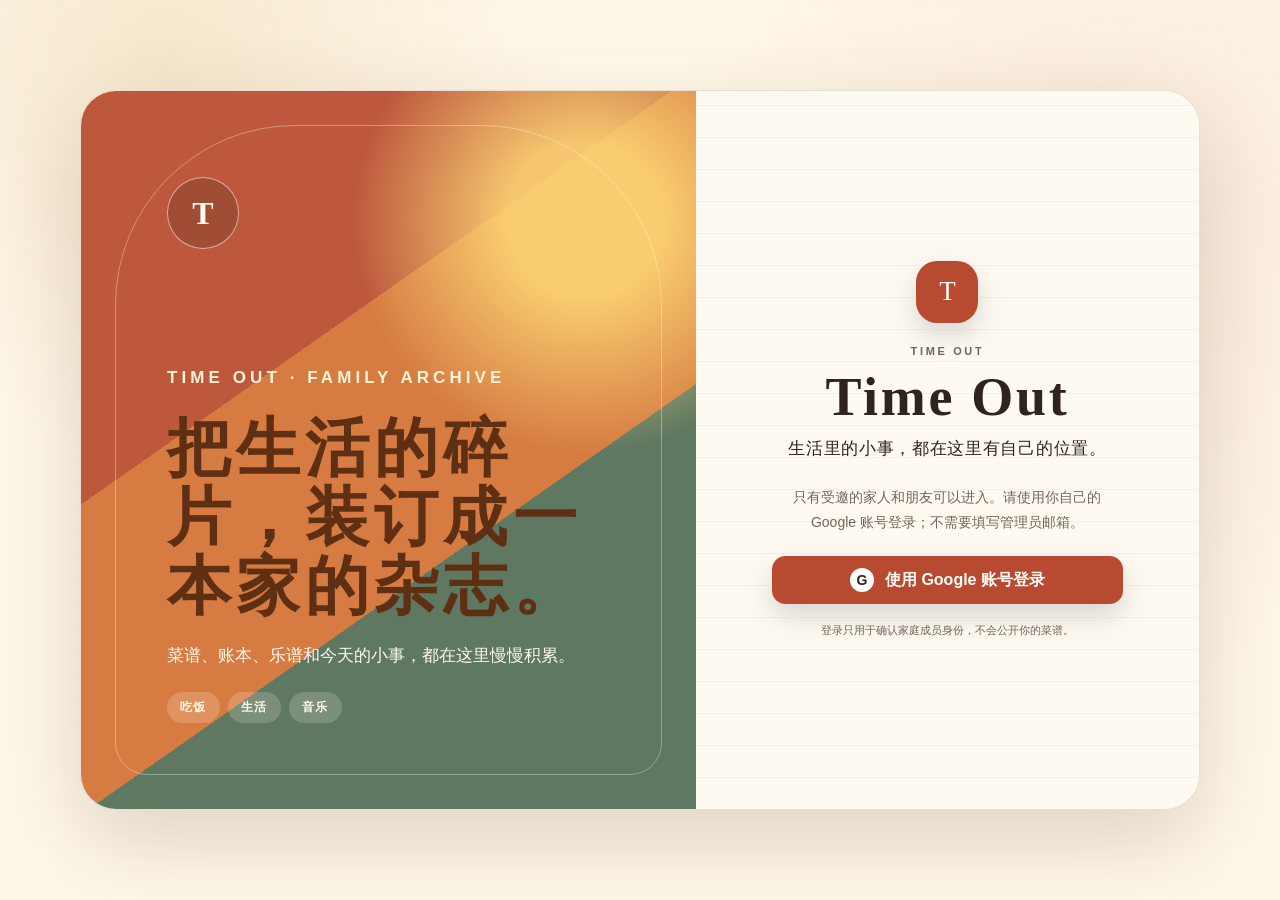
==== commit 3b868755: "Publish Time Out 1.4.0" ====
--- a/index.html
+++ b/index.html
@@ -1 +1 @@
-<!DOCTYPE html><html lang="zh-CN"><head><meta charSet="utf-8"/><meta name="viewport" content="width=device-width, initial-scale=1"/><link rel="stylesheet" href="/_next/static/chunks/0ff~0_v683fyd.css" data-precedence="next"/><link rel="preload" as="script" fetchPriority="low" href="/_next/static/chunks/10mluhc84.1ee.js"/><script src="/_next/static/chunks/0pbz.j~ornctw.js" async=""></script><script src="/_next/static/chunks/0c_u0uom0kk-9.js" async=""></script><script src="/_next/static/chunks/turbopack-0-2-jyq65k6gh.js" async=""></script><script src="/_next/static/chunks/107gcsrc_1api.js" async=""></script><script src="/_next/static/chunks/0slxjwkb3-gxf.js" async=""></script><meta name="theme-color" content="#f3f5f6"/><meta name="color-scheme" content="light"/><title>Time Out｜生活里的小事</title><meta name="description" content="生活里的小事，都在这里有自己的位置。"/><meta name="application-name" content="Time Out"/><link rel="canonical" href="https://c2404188274.github.io/"/><meta property="og:title" content="Time Out｜生活里的小事"/><meta property="og:description" content="菜谱、记账和乐谱，都在同一个安静的私人空间。"/><meta property="og:url" content="https://c2404188274.github.io/"/><meta property="og:site_name" content="Time Out"/><meta property="og:locale" content="zh_CN"/><meta property="og:image" content="https://c2404188274.github.io/og.png"/><meta property="og:image:width" content="1731"/><meta property="og:image:height" content="909"/><meta property="og:image:alt" content="Time Out｜生活里的小事"/><meta property="og:type" content="website"/><meta name="twitter:card" content="summary_large_image"/><meta name="twitter:title" content="Time Out｜生活里的小事"/><meta name="twitter:description" content="菜谱、记账和乐谱，都在同一个安静的私人空间。"/><meta name="twitter:image" content="https://c2404188274.github.io/og.png"/><link rel="shortcut icon" href="/favicon.svg"/><link rel="icon" href="/favicon.svg"/><script src="/_next/static/chunks/03~yq9q893hmn.js" noModule=""></script></head><body><div hidden=""><!--$--><!--/$--></div><main class="auth-shell"><section class="auth-card auth-loading" aria-live="polite"><div class="auth-mark" aria-hidden="true">T</div><p class="eyebrow">TIME OUT</p><h1>Time Out</h1><p class="auth-subtitle">正在打开 Time Out…</p></section></main><!--$--><!--/$--><script src="/_next/static/chunks/10mluhc84.1ee.js" id="_R_" async=""></script><script>(self.__next_f=self.__next_f||[]).push([0])</script><script>self.__next_f.push([1,"1:\"$Sreact.fragment\"\n2:I[11968,[\"/_next/static/chunks/107gcsrc_1api.js\"],\"default\"]\n3:I[87804,[\"/_next/static/chunks/107gcsrc_1api.js\"],\"default\"]\n4:I[14497,[\"/_next/static/chunks/107gcsrc_1api.js\",\"/_next/static/chunks/0slxjwkb3-gxf.js\"],\"default\"]\n5:I[77916,[\"/_next/static/chunks/107gcsrc_1api.js\"],\"OutletBoundary\"]\n6:\"$Sreact.suspense\"\n8:I[77916,[\"/_next/static/chunks/107gcsrc_1api.js\"],\"ViewportBoundary\"]\na:I[77916,[\"/_next/static/chunks/107gcsrc_1api.js\"],\"MetadataBoundary\"]\nc:I[21480,[\"/_next/static/chunks/107gcsrc_1api.js\"],\"default\",1]\n:HL[\"/_next/static/chunks/0ff~0_v683fyd.css\",\"style\"]\n"])</script><script>self.__next_f.push([1,"0:{\"P\":null,\"c\":[\"\",\"\"],\"q\":\"\",\"i\":false,\"f\":[[[\"\",{\"children\":[\"__PAGE__\",{}]},\"$undefined\",\"$undefined\",16],[[\"$\",\"$1\",\"c\",{\"children\":[[[\"$\",\"link\",\"0\",{\"rel\":\"stylesheet\",\"href\":\"/_next/static/chunks/0ff~0_v683fyd.css\",\"precedence\":\"next\",\"crossOrigin\":\"$undefined\",\"nonce\":\"$undefined\"}],[\"$\",\"script\",\"script-0\",{\"src\":\"/_next/static/chunks/107gcsrc_1api.js\",\"async\":true,\"nonce\":\"$undefined\"}]],[\"$\",\"html\",null,{\"lang\":\"zh-CN\",\"children\":[\"$\",\"body\",null,{\"children\":[\"$\",\"$L2\",null,{\"parallelRouterKey\":\"children\",\"error\":\"$undefined\",\"errorStyles\":\"$undefined\",\"errorScripts\":\"$undefined\",\"template\":[\"$\",\"$L3\",null,{}],\"templateStyles\":\"$undefined\",\"templateScripts\":\"$undefined\",\"notFound\":[[[\"$\",\"title\",null,{\"children\":\"404: This page could not be found.\"}],[\"$\",\"div\",null,{\"style\":{\"fontFamily\":\"system-ui,\\\"Segoe UI\\\",Roboto,Helvetica,Arial,sans-serif,\\\"Apple Color Emoji\\\",\\\"Segoe UI Emoji\\\"\",\"height\":\"100vh\",\"textAlign\":\"center\",\"display\":\"flex\",\"flexDirection\":\"column\",\"alignItems\":\"center\",\"justifyContent\":\"center\"},\"children\":[\"$\",\"div\",null,{\"children\":[[\"$\",\"style\",null,{\"dangerouslySetInnerHTML\":{\"__html\":\"body{color:#000;background:#fff;margin:0}.next-error-h1{border-right:1px solid rgba(0,0,0,.3)}@media (prefers-color-scheme:dark){body{color:#fff;background:#000}.next-error-h1{border-right:1px solid rgba(255,255,255,.3)}}\"}}],[\"$\",\"h1\",null,{\"className\":\"next-error-h1\",\"style\":{\"display\":\"inline-block\",\"margin\":\"0 20px 0 0\",\"padding\":\"0 23px 0 0\",\"fontSize\":24,\"fontWeight\":500,\"verticalAlign\":\"top\",\"lineHeight\":\"49px\"},\"children\":404}],[\"$\",\"div\",null,{\"style\":{\"display\":\"inline-block\"},\"children\":[\"$\",\"h2\",null,{\"style\":{\"fontSize\":14,\"fontWeight\":400,\"lineHeight\":\"49px\",\"margin\":0},\"children\":\"This page could not be found.\"}]}]]}]}]],[]],\"forbidden\":\"$undefined\",\"unauthorized\":\"$undefined\"}]}]}]]}],{\"children\":[[\"$\",\"$1\",\"c\",{\"children\":[[\"$\",\"$L4\",null,{}],[[\"$\",\"script\",\"script-0\",{\"src\":\"/_next/static/chunks/0slxjwkb3-gxf.js\",\"async\":true,\"nonce\":\"$undefined\"}]],[\"$\",\"$L5\",null,{\"children\":[\"$\",\"$6\",null,{\"name\":\"Next.MetadataOutlet\",\"children\":\"$@7\"}]}]]}],{},null,false,null]},null,false,null],[\"$\",\"$1\",\"h\",{\"children\":[null,[\"$\",\"$L8\",null,{\"children\":\"$L9\"}],[\"$\",\"div\",null,{\"hidden\":true,\"children\":[\"$\",\"$La\",null,{\"children\":[\"$\",\"$6\",null,{\"name\":\"Next.Metadata\",\"children\":\"$Lb\"}]}]}],null]}],false]],\"m\":\"$undefined\",\"G\":[\"$c\",[[\"$\",\"link\",\"0\",{\"rel\":\"stylesheet\",\"href\":\"/_next/static/chunks/0ff~0_v683fyd.css\",\"precedence\":\"next\",\"crossOrigin\":\"$undefined\",\"nonce\":\"$undefined\"}]]],\"S\":true,\"h\":null,\"s\":\"$undefined\",\"l\":\"$undefined\",\"p\":\"$undefined\",\"d\":\"$undefined\",\"b\":\"o_LGB3xa8yDTx7zbP2zce\"}\n"])</script><script>self.__next_f.push([1,"9:[[\"$\",\"meta\",\"0\",{\"charSet\":\"utf-8\"}],[\"$\",\"meta\",\"1\",{\"name\":\"viewport\",\"content\":\"width=device-width, initial-scale=1\"}],[\"$\",\"meta\",\"2\",{\"name\":\"theme-color\",\"content\":\"#f3f5f6\"}],[\"$\",\"meta\",\"3\",{\"name\":\"color-scheme\",\"content\":\"light\"}]]\n"])</script><script>self.__next_f.push([1,"d:I[86593,[\"/_next/static/chunks/107gcsrc_1api.js\"],\"IconMark\"]\n7:null\n"])</script><script>self.__next_f.push([1,"b:[[\"$\",\"title\",\"0\",{\"children\":\"Time Out｜生活里的小事\"}],[\"$\",\"meta\",\"1\",{\"name\":\"description\",\"content\":\"生活里的小事，都在这里有自己的位置。\"}],[\"$\",\"meta\",\"2\",{\"name\":\"application-name\",\"content\":\"Time Out\"}],[\"$\",\"link\",\"3\",{\"rel\":\"canonical\",\"href\":\"https://c2404188274.github.io/\"}],[\"$\",\"meta\",\"4\",{\"property\":\"og:title\",\"content\":\"Time Out｜生活里的小事\"}],[\"$\",\"meta\",\"5\",{\"property\":\"og:description\",\"content\":\"菜谱、记账和乐谱，都在同一个安静的私人空间。\"}],[\"$\",\"meta\",\"6\",{\"property\":\"og:url\",\"content\":\"https://c2404188274.github.io/\"}],[\"$\",\"meta\",\"7\",{\"property\":\"og:site_name\",\"content\":\"Time Out\"}],[\"$\",\"meta\",\"8\",{\"property\":\"og:locale\",\"content\":\"zh_CN\"}],[\"$\",\"meta\",\"9\",{\"property\":\"og:image\",\"content\":\"https://c2404188274.github.io/og.png\"}],[\"$\",\"meta\",\"10\",{\"property\":\"og:image:width\",\"content\":\"1731\"}],[\"$\",\"meta\",\"11\",{\"property\":\"og:image:height\",\"content\":\"909\"}],[\"$\",\"meta\",\"12\",{\"property\":\"og:image:alt\",\"content\":\"Time Out｜生活里的小事\"}],[\"$\",\"meta\",\"13\",{\"property\":\"og:type\",\"content\":\"website\"}],[\"$\",\"meta\",\"14\",{\"name\":\"twitter:card\",\"content\":\"summary_large_image\"}],[\"$\",\"meta\",\"15\",{\"name\":\"twitter:title\",\"content\":\"Time Out｜生活里的小事\"}],[\"$\",\"meta\",\"16\",{\"name\":\"twitter:description\",\"content\":\"菜谱、记账和乐谱，都在同一个安静的私人空间。\"}],[\"$\",\"meta\",\"17\",{\"name\":\"twitter:image\",\"content\":\"https://c2404188274.github.io/og.png\"}],[\"$\",\"link\",\"18\",{\"rel\":\"shortcut icon\",\"href\":\"/favicon.svg\"}],[\"$\",\"link\",\"19\",{\"rel\":\"icon\",\"href\":\"/favicon.svg\"}],[\"$\",\"$Ld\",\"20\",{}]]\n"])</script></body></html>+<!DOCTYPE html><html lang="zh-CN"><head><meta charSet="utf-8"/><meta name="viewport" content="width=device-width, initial-scale=1"/><link rel="stylesheet" href="/_next/static/chunks/0.ova7eodqmv9.css" data-precedence="next"/><link rel="preload" as="script" fetchPriority="low" href="/_next/static/chunks/10mluhc84.1ee.js"/><script src="/_next/static/chunks/0pbz.j~ornctw.js" async=""></script><script src="/_next/static/chunks/0c_u0uom0kk-9.js" async=""></script><script src="/_next/static/chunks/turbopack-0-2-jyq65k6gh.js" async=""></script><script src="/_next/static/chunks/107gcsrc_1api.js" async=""></script><script src="/_next/static/chunks/0cl706wok79.v.js" async=""></script><meta name="theme-color" content="#fff8ea"/><meta name="color-scheme" content="light"/><title>Time Out｜生活里的小事</title><meta name="description" content="生活里的小事，都在这里有自己的位置。"/><meta name="application-name" content="Time Out"/><link rel="canonical" href="https://c2404188274.github.io/"/><meta property="og:title" content="Time Out｜生活里的小事"/><meta property="og:description" content="菜谱、记账和乐谱，都在同一个安静的私人空间。"/><meta property="og:url" content="https://c2404188274.github.io/"/><meta property="og:site_name" content="Time Out"/><meta property="og:locale" content="zh_CN"/><meta property="og:image" content="https://c2404188274.github.io/og.png"/><meta property="og:image:width" content="1731"/><meta property="og:image:height" content="909"/><meta property="og:image:alt" content="Time Out｜生活里的小事"/><meta property="og:type" content="website"/><meta name="twitter:card" content="summary_large_image"/><meta name="twitter:title" content="Time Out｜生活里的小事"/><meta name="twitter:description" content="菜谱、记账和乐谱，都在同一个安静的私人空间。"/><meta name="twitter:image" content="https://c2404188274.github.io/og.png"/><link rel="shortcut icon" href="/favicon.svg"/><link rel="icon" href="/favicon.svg"/><script src="/_next/static/chunks/03~yq9q893hmn.js" noModule=""></script></head><body><div hidden=""><!--$--><!--/$--></div><main class="auth-shell journal-auth"><div class="auth-spread"><aside class="auth-brand-panel" aria-label="Time Out 介绍"><div class="auth-brand-stamp" aria-hidden="true">T</div><p class="eyebrow">TIME OUT · FAMILY ARCHIVE</p><h1>把生活的碎片，装订成一本家的杂志。</h1><p>菜谱、账本、乐谱和今天的小事，都在这里慢慢积累。</p><div class="auth-paper-tabs" aria-hidden="true"><span>吃饭</span><span>生活</span><span>音乐</span></div></aside><section class="auth-action-panel"><div class="auth-card paper-surface auth-loading"><div aria-live="polite"><div class="auth-mark" aria-hidden="true">T</div><p class="eyebrow">TIME OUT</p><h1>Time Out</h1><p class="auth-subtitle">正在打开 Time Out…</p></div></div></section></div></main><!--$--><!--/$--><script src="/_next/static/chunks/10mluhc84.1ee.js" id="_R_" async=""></script><script>(self.__next_f=self.__next_f||[]).push([0])</script><script>self.__next_f.push([1,"1:\"$Sreact.fragment\"\n2:I[11968,[\"/_next/static/chunks/107gcsrc_1api.js\"],\"default\"]\n3:I[87804,[\"/_next/static/chunks/107gcsrc_1api.js\"],\"default\"]\n4:I[14497,[\"/_next/static/chunks/107gcsrc_1api.js\",\"/_next/static/chunks/0cl706wok79.v.js\"],\"default\"]\n5:I[77916,[\"/_next/static/chunks/107gcsrc_1api.js\"],\"OutletBoundary\"]\n6:\"$Sreact.suspense\"\n8:I[77916,[\"/_next/static/chunks/107gcsrc_1api.js\"],\"ViewportBoundary\"]\na:I[77916,[\"/_next/static/chunks/107gcsrc_1api.js\"],\"MetadataBoundary\"]\nc:I[21480,[\"/_next/static/chunks/107gcsrc_1api.js\"],\"default\",1]\n:HL[\"/_next/static/chunks/0.ova7eodqmv9.css\",\"style\"]\n"])</script><script>self.__next_f.push([1,"0:{\"P\":null,\"c\":[\"\",\"\"],\"q\":\"\",\"i\":false,\"f\":[[[\"\",{\"children\":[\"__PAGE__\",{}]},\"$undefined\",\"$undefined\",16],[[\"$\",\"$1\",\"c\",{\"children\":[[[\"$\",\"link\",\"0\",{\"rel\":\"stylesheet\",\"href\":\"/_next/static/chunks/0.ova7eodqmv9.css\",\"precedence\":\"next\",\"crossOrigin\":\"$undefined\",\"nonce\":\"$undefined\"}],[\"$\",\"script\",\"script-0\",{\"src\":\"/_next/static/chunks/107gcsrc_1api.js\",\"async\":true,\"nonce\":\"$undefined\"}]],[\"$\",\"html\",null,{\"lang\":\"zh-CN\",\"children\":[\"$\",\"body\",null,{\"children\":[\"$\",\"$L2\",null,{\"parallelRouterKey\":\"children\",\"error\":\"$undefined\",\"errorStyles\":\"$undefined\",\"errorScripts\":\"$undefined\",\"template\":[\"$\",\"$L3\",null,{}],\"templateStyles\":\"$undefined\",\"templateScripts\":\"$undefined\",\"notFound\":[[[\"$\",\"title\",null,{\"children\":\"404: This page could not be found.\"}],[\"$\",\"div\",null,{\"style\":{\"fontFamily\":\"system-ui,\\\"Segoe UI\\\",Roboto,Helvetica,Arial,sans-serif,\\\"Apple Color Emoji\\\",\\\"Segoe UI Emoji\\\"\",\"height\":\"100vh\",\"textAlign\":\"center\",\"display\":\"flex\",\"flexDirection\":\"column\",\"alignItems\":\"center\",\"justifyContent\":\"center\"},\"children\":[\"$\",\"div\",null,{\"children\":[[\"$\",\"style\",null,{\"dangerouslySetInnerHTML\":{\"__html\":\"body{color:#000;background:#fff;margin:0}.next-error-h1{border-right:1px solid rgba(0,0,0,.3)}@media (prefers-color-scheme:dark){body{color:#fff;background:#000}.next-error-h1{border-right:1px solid rgba(255,255,255,.3)}}\"}}],[\"$\",\"h1\",null,{\"className\":\"next-error-h1\",\"style\":{\"display\":\"inline-block\",\"margin\":\"0 20px 0 0\",\"padding\":\"0 23px 0 0\",\"fontSize\":24,\"fontWeight\":500,\"verticalAlign\":\"top\",\"lineHeight\":\"49px\"},\"children\":404}],[\"$\",\"div\",null,{\"style\":{\"display\":\"inline-block\"},\"children\":[\"$\",\"h2\",null,{\"style\":{\"fontSize\":14,\"fontWeight\":400,\"lineHeight\":\"49px\",\"margin\":0},\"children\":\"This page could not be found.\"}]}]]}]}]],[]],\"forbidden\":\"$undefined\",\"unauthorized\":\"$undefined\"}]}]}]]}],{\"children\":[[\"$\",\"$1\",\"c\",{\"children\":[[\"$\",\"$L4\",null,{}],[[\"$\",\"script\",\"script-0\",{\"src\":\"/_next/static/chunks/0cl706wok79.v.js\",\"async\":true,\"nonce\":\"$undefined\"}]],[\"$\",\"$L5\",null,{\"children\":[\"$\",\"$6\",null,{\"name\":\"Next.MetadataOutlet\",\"children\":\"$@7\"}]}]]}],{},null,false,null]},null,false,null],[\"$\",\"$1\",\"h\",{\"children\":[null,[\"$\",\"$L8\",null,{\"children\":\"$L9\"}],[\"$\",\"div\",null,{\"hidden\":true,\"children\":[\"$\",\"$La\",null,{\"children\":[\"$\",\"$6\",null,{\"name\":\"Next.Metadata\",\"children\":\"$Lb\"}]}]}],null]}],false]],\"m\":\"$undefined\",\"G\":[\"$c\",[[\"$\",\"link\",\"0\",{\"rel\":\"stylesheet\",\"href\":\"/_next/static/chunks/0.ova7eodqmv9.css\",\"precedence\":\"next\",\"crossOrigin\":\"$undefined\",\"nonce\":\"$undefined\"}]]],\"S\":true,\"h\":null,\"s\":\"$undefined\",\"l\":\"$undefined\",\"p\":\"$undefined\",\"d\":\"$undefined\",\"b\":\"nqf8J-9Uar5UEOsvtuM6T\"}\n"])</script><script>self.__next_f.push([1,"9:[[\"$\",\"meta\",\"0\",{\"charSet\":\"utf-8\"}],[\"$\",\"meta\",\"1\",{\"name\":\"viewport\",\"content\":\"width=device-width, initial-scale=1\"}],[\"$\",\"meta\",\"2\",{\"name\":\"theme-color\",\"content\":\"#fff8ea\"}],[\"$\",\"meta\",\"3\",{\"name\":\"color-scheme\",\"content\":\"light\"}]]\n"])</script><script>self.__next_f.push([1,"d:I[86593,[\"/_next/static/chunks/107gcsrc_1api.js\"],\"IconMark\"]\n7:null\n"])</script><script>self.__next_f.push([1,"b:[[\"$\",\"title\",\"0\",{\"children\":\"Time Out｜生活里的小事\"}],[\"$\",\"meta\",\"1\",{\"name\":\"description\",\"content\":\"生活里的小事，都在这里有自己的位置。\"}],[\"$\",\"meta\",\"2\",{\"name\":\"application-name\",\"content\":\"Time Out\"}],[\"$\",\"link\",\"3\",{\"rel\":\"canonical\",\"href\":\"https://c2404188274.github.io/\"}],[\"$\",\"meta\",\"4\",{\"property\":\"og:title\",\"content\":\"Time Out｜生活里的小事\"}],[\"$\",\"meta\",\"5\",{\"property\":\"og:description\",\"content\":\"菜谱、记账和乐谱，都在同一个安静的私人空间。\"}],[\"$\",\"meta\",\"6\",{\"property\":\"og:url\",\"content\":\"https://c2404188274.github.io/\"}],[\"$\",\"meta\",\"7\",{\"property\":\"og:site_name\",\"content\":\"Time Out\"}],[\"$\",\"meta\",\"8\",{\"property\":\"og:locale\",\"content\":\"zh_CN\"}],[\"$\",\"meta\",\"9\",{\"property\":\"og:image\",\"content\":\"https://c2404188274.github.io/og.png\"}],[\"$\",\"meta\",\"10\",{\"property\":\"og:image:width\",\"content\":\"1731\"}],[\"$\",\"meta\",\"11\",{\"property\":\"og:image:height\",\"content\":\"909\"}],[\"$\",\"meta\",\"12\",{\"property\":\"og:image:alt\",\"content\":\"Time Out｜生活里的小事\"}],[\"$\",\"meta\",\"13\",{\"property\":\"og:type\",\"content\":\"website\"}],[\"$\",\"meta\",\"14\",{\"name\":\"twitter:card\",\"content\":\"summary_large_image\"}],[\"$\",\"meta\",\"15\",{\"name\":\"twitter:title\",\"content\":\"Time Out｜生活里的小事\"}],[\"$\",\"meta\",\"16\",{\"name\":\"twitter:description\",\"content\":\"菜谱、记账和乐谱，都在同一个安静的私人空间。\"}],[\"$\",\"meta\",\"17\",{\"name\":\"twitter:image\",\"content\":\"https://c2404188274.github.io/og.png\"}],[\"$\",\"link\",\"18\",{\"rel\":\"shortcut icon\",\"href\":\"/favicon.svg\"}],[\"$\",\"link\",\"19\",{\"rel\":\"icon\",\"href\":\"/favicon.svg\"}],[\"$\",\"$Ld\",\"20\",{}]]\n"])</script></body></html>
--- a/_next/static/chunks/0.ova7eodqmv9.css
+++ b/_next/static/chunks/0.ova7eodqmv9.css
@@ -0,0 +1 @@
+:root{--paper:#fff8ea;--paper-muted:#f2e6cf;--ink:#2f241d;--ink-muted:#746458;--terracotta:#b84a32;--sage:#63764a;--mustard:#c89a3d;--dusty-blue:#58758c;--burgundy:#7d2f38;--linen:#d8c7aa;--shadow-paper:0 10px 28px #4832221a;--shadow-raised:0 18px 48px #48322226;--font-body:"PingFang SC", "Microsoft YaHei", sans-serif;--font-brand:Georgia, serif;--font-display:"Songti SC", STSong, serif;--font-annotation:"Kaiti SC", STKaiti, cursive;--brown:var(--terracotta);--brown-dark:#873522;--cream:var(--paper);--cream-light:#fffdf7;--gold:var(--mustard);--muted:var(--ink-muted);--line:var(--linen)}.ledger-surface{--module-tone:var(--sage);font-variant-numeric:tabular-nums}.ledger-module{gap:18px;max-width:1180px;margin:0 auto;display:grid}.ledger-surface.ledger-workspace,.ledger-surface .ledger-workspace,.ledger-surface .ledger-planning-grid,.ledger-surface.account-manager{width:100%;max-width:none}.ledger-surface .module-header{border-color:var(--linen)}.ledger-surface .module-header h2,.ledger-surface .ledger-panel-heading h2,.ledger-surface .ledger-panel-heading h3{color:var(--ink);font-family:var(--font-display), "Songti SC", serif}.ledger-surface .section-kicker,.ledger-surface .ledger-panel-heading span{color:color-mix(in srgb, var(--sage) 78%, var(--ink))}.ledger-surface .ledger-balance-grid{border-color:color-mix(in srgb, var(--sage) 45%, var(--linen));border-radius:16px 8px 18px 10px;gap:1px;padding:1px;overflow:hidden}.ledger-surface .ledger-balance-grid article{background:color-mix(in srgb, var(--sage) 18%, var(--paper));color:var(--ink);box-shadow:none;border:0;border-radius:0}.ledger-surface .ledger-balance-grid article:first-child{background:color-mix(in srgb, var(--sage) 24%, var(--paper))}.ledger-surface .ledger-panel{border-color:color-mix(in srgb, var(--sage) 34%, var(--linen));background:linear-gradient(180deg, #63764a12, transparent 11rem), color-mix(in srgb, var(--paper) 96%, white);box-shadow:var(--shadow-paper);border-radius:16px 8px 18px 10px}.ledger-surface .account-list,.ledger-surface .transaction-list{background:color-mix(in srgb, var(--sage) 22%, var(--linen))}.ledger-surface .account-list article,.ledger-surface .transaction-list article,.ledger-surface .pending-rule-list article{overflow-wrap:anywhere;background:0 0;min-width:0}.ledger-surface .ledger-form{border-color:color-mix(in srgb, var(--sage) 25%, var(--linen))}.ledger-surface .ledger-form label{color:color-mix(in srgb, var(--sage) 62%, var(--ink))}.ledger-surface .ledger-form input,.ledger-surface .ledger-form select{border-color:color-mix(in srgb, var(--sage) 34%, var(--linen));min-height:44px;color:var(--ink);background:#fffdf7}.ledger-surface .ledger-form button[type=submit]{border-color:var(--terracotta);background:var(--terracotta);color:#fffdf7;min-height:44px;box-shadow:0 7px 18px #b84a3229}.ledger-surface .entry-kind-switch{background:color-mix(in srgb, var(--sage) 16%, var(--paper-muted))}.ledger-surface .entry-kind-switch button{min-height:44px;color:color-mix(in srgb, var(--sage) 70%, var(--ink))}.ledger-surface .entry-kind-switch button.is-active{border:1px solid var(--sage);background:var(--paper);color:var(--ink)}.ledger-surface .budget-track>span{background:var(--sage)}.score-surface{--module-tone:var(--mustard);overflow-wrap:anywhere}.score-surface.score-workspace{max-width:1180px}.score-surface .module-header h2,.score-surface .score-panel-heading h3,.score-surface .score-card h3{color:var(--ink);font-family:var(--font-display), "Songti SC", serif}.score-surface .section-kicker,.score-surface .score-panel-heading span{color:color-mix(in srgb, var(--mustard) 78%, var(--ink))}.score-surface .score-import-panel,.score-surface .score-playlist-panel,.score-surface .score-card,.score-surface.score-organizer,.score-surface.score-reader{border-color:color-mix(in srgb, var(--mustard) 42%, var(--linen));background:linear-gradient(180deg, #c89a3d17, transparent 12rem), color-mix(in srgb, var(--paper) 96%, white);box-shadow:var(--shadow-paper)}.score-surface .score-form input,.score-surface .score-form select,.score-surface .score-form textarea,.score-surface .score-playlist-create input,.score-surface .score-organizer-details input{border-color:color-mix(in srgb, var(--mustard) 38%, var(--linen));min-height:44px;color:var(--ink);background:#fffdf7}.score-surface .score-form button[type=submit],.score-surface .score-playlist-create button[type=submit],.score-surface .score-organizer-details button[type=submit]{border-color:var(--terracotta);background:var(--terracotta);color:#fffdf7;min-height:44px}.score-surface .score-playlist-tabs button.is-active,.score-surface .score-reader-toolbar button.is-active{border-color:var(--mustard);background:color-mix(in srgb, var(--mustard) 28%, var(--paper));color:var(--ink)}.archive-surface{--module-tone:var(--burgundy);overflow-wrap:anywhere}.archive-surface .me-identity,.archive-surface .me-entry,.archive-surface.sync-area,.archive-surface .sync-area,.archive-surface.backup-center,.archive-surface .backup-restore,.archive-surface .backup-preview{border-color:color-mix(in srgb, var(--burgundy) 24%, var(--linen));background:color-mix(in srgb, var(--paper) 96%, white);box-shadow:var(--shadow-paper)}.archive-surface .me-entry,.archive-surface .home-settings-row,.archive-surface button,.archive-surface input,.archive-surface select{min-height:44px}.archive-surface .me-identity-copy strong,.archive-surface .me-subview-header h1,.archive-surface .backup-center-heading h2{color:var(--ink);font-family:var(--font-display), "Songti SC", serif}.archive-surface .sync-state.is-attention,.archive-surface .backup-missing,.archive-surface .backup-risk{border-color:color-mix(in srgb, var(--burgundy) 38%, var(--linen));background:color-mix(in srgb, var(--burgundy) 8%, var(--paper));color:var(--burgundy)}.journal-auth .auth-card{border-color:color-mix(in srgb, var(--terracotta) 28%, var(--linen));background:linear-gradient(150deg, #c89a3d1c, transparent 44%), color-mix(in srgb, var(--paper) 96%, white);box-shadow:var(--shadow-raised)}.journal-auth .auth-mark,.journal-auth .google-signin{background:var(--terracotta);color:#fffdf7}@media (max-width:640px){.ledger-module{gap:14px}.ledger-surface .ledger-balance-grid,.ledger-surface .ledger-form,.ledger-surface .ledger-planning-grid,.ledger-surface .debt-forms{grid-template-columns:1fr}.ledger-surface .account-list article,.ledger-surface .transaction-list article,.ledger-surface .pending-rule-list article{flex-direction:column;align-items:flex-start}.ledger-surface .account-list b,.ledger-surface .transaction-list b{text-align:left}}.home-dashboard{width:min(1180px,100% - 48px);margin:0 auto;padding:42px 0 96px}.today-spread{border:1px solid color-mix(in srgb, var(--terracotta) 30%, var(--linen));background:var(--paper);border-radius:28px 12px 32px 14px;grid-template-columns:minmax(0,7fr) minmax(0,5fr);min-height:610px;display:grid;overflow:hidden;box-shadow:0 28px 70px #3d2f231f}.today-spread-lead{background:radial-gradient(circle at 10% 10%,#e19a6e38,#0000 31%),linear-gradient(145deg,#fffaf0,#f7ead6 78%);flex-direction:column;padding:clamp(38px,5.5vw,76px);display:flex;position:relative}.today-spread-lead:after{content:"";background:linear-gradient(#0000,#7b533e47,#0000);width:1px;height:84%;position:absolute;top:8%;right:0}.today-spread-lead h2{max-width:600px;color:var(--navy);letter-spacing:-.055em;margin:20px 0 12px;font-family:Georgia,Songti SC,serif;font-size:clamp(48px,6vw,82px);font-weight:500;line-height:1.02}.today-intro{max-width:520px;color:var(--muted);margin:0;font-size:15px;line-height:1.8}.today-spread-lead .today-card-list{margin-top:auto;padding-top:42px}.today-spread-notes{background:#f2b68b;grid-template-rows:minmax(0,1fr) auto auto;gap:0;display:grid}.next-meal-note,.today-capture-button,.recent-score-note{color:var(--ink);text-align:left;background:0 0;border:0;border-bottom:1px solid #5735262e;padding:clamp(26px,3vw,42px)}.today-capture-button,.recent-score-note{cursor:pointer;grid-template-columns:auto 1fr;gap:3px 14px;width:100%;display:grid}.today-capture-button>span{grid-row:1/3;align-self:center;font-size:38px;font-weight:300}.today-capture-button strong,.recent-score-note strong{text-overflow:ellipsis;white-space:nowrap;min-width:0;font-family:Georgia,Songti SC,serif;font-size:21px;font-weight:600;overflow:hidden}.today-capture-button small,.recent-score-note small,.recent-score-note span{color:#423027b3;font-size:12px}.recent-score-note{background:#fff7e861;grid-template-columns:1fr auto}.recent-score-note strong{grid-column:1/-1}.home-summary-section{padding-top:70px}.home-summary-section>header h3{color:var(--navy);margin:6px 0 24px;font-family:Georgia,Songti SC,serif;font-size:clamp(28px,3vw,42px);font-weight:500}.home-summary-order{grid-template-columns:repeat(2,minmax(0,1fr));gap:20px;display:grid}.home-summary-item:last-child{grid-column:1/-1}.home-summary-item .dashboard-card{height:100%}@media (max-width:760px){.home-dashboard{width:min(100% - 28px,640px);padding:22px 0 calc(110px + env(safe-area-inset-bottom))}.today-spread{border-radius:20px 10px 24px 12px;grid-template-columns:1fr;min-height:auto}.today-spread-lead{min-height:540px;padding:34px 24px}.today-spread-lead:after{display:none}.today-spread-lead h2{font-size:clamp(44px,15vw,66px)}.today-spread-notes{grid-template-rows:auto}.next-meal-note,.today-capture-button,.recent-score-note{padding:26px 22px}.home-summary-section{padding-top:48px}.home-summary-order{grid-template-columns:1fr}.home-summary-item:last-child{grid-column:auto}}*{box-sizing:border-box}html{background:var(--paper);min-height:100%}body{min-height:100vh;color:var(--ink);background:radial-gradient(circle at 13% 7%, #c89a3d2b, transparent 25rem), radial-gradient(circle at 88% 24%, #b84a3214, transparent 30rem), repeating-linear-gradient(0deg, transparent 0 5px, #2f241d03 6px), var(--paper);font-family:var(--font-body), "PingFang SC", "Microsoft YaHei", sans-serif;font-variant-numeric:tabular-nums;margin:0}button,input,textarea{font:inherit}button,summary{-webkit-tap-highlight-color:transparent}.paper-surface{border:1px solid var(--linen);background:color-mix(in srgb, var(--paper) 94%, white);box-shadow:var(--shadow-paper)}.module-tab{--module-tone:var(--terracotta);border-color:color-mix(in srgb, var(--module-tone) 55%, var(--linen));background:color-mix(in srgb, var(--module-tone) 14%, var(--paper));color:var(--ink)}.tone-recipes{--module-tone:var(--terracotta)}.tone-ledger{--module-tone:var(--sage)}.tone-scores{--module-tone:var(--mustard)}.tone-lists{--module-tone:var(--dusty-blue)}.tone-favorites{--module-tone:var(--burgundy)}.primary-action,.secondary-action{cursor:pointer;border-radius:10px;min-height:44px;padding:10px 16px;font-weight:700}.primary-action{border:1px solid var(--terracotta);background:var(--terracotta);color:var(--paper);box-shadow:0 7px 18px #b84a322e}.secondary-action{border:1px solid var(--ink);background:var(--paper);color:var(--ink)}.field-control{border:1px solid var(--linen);min-height:44px;color:var(--ink);background:#fffdf7}.focus-ring:focus-visible,button:focus-visible,a:focus-visible,input:focus-visible,select:focus-visible,textarea:focus-visible,summary:focus-visible{outline:3px solid color-mix(in srgb, var(--dusty-blue) 72%, white);outline-offset:3px}.brand-type{font-family:var(--font-brand), Georgia, serif}.display-type{font-family:var(--font-display), "Songti SC", STSong, serif}.annotation-type{font-family:var(--font-annotation), "Kaiti SC", STKaiti, cursive}@media (prefers-reduced-motion:reduce){*,:before,:after{scroll-behavior:auto!important;transition-duration:.01ms!important;animation-duration:.01ms!important;animation-iteration-count:1!important}}.cooking-backdrop,.add-recipe-backdrop,.weekly-picker-backdrop,.score-import-backdrop{z-index:210}.score-import-backdrop{-webkit-backdrop-filter:blur(6px);backdrop-filter:blur(6px);background:#1f1f1d85;place-items:center;display:grid;position:fixed;inset:0;overflow:auto}.score-import-backdrop .score-import-panel{width:min(760px,100%);max-height:calc(100dvh - 36px);margin:auto;overflow:auto}.ledger-mobile-entry-trigger,.ledger-entry-close,.ledger-mobile-entry-backdrop{display:none}@media (max-width:760px){.ledger-mobile-entry-trigger{width:100%;margin:0 0 16px;display:block}.ledger-entry-layout:not(.is-entry-open) .ledger-quick-entry{display:none}.ledger-entry-layout.is-entry-open .ledger-mobile-entry-backdrop{z-index:198;-webkit-backdrop-filter:blur(4px);backdrop-filter:blur(4px);background:#1f1f1d7a;border:0;display:block;position:fixed;inset:0}.ledger-entry-layout.is-entry-open .ledger-quick-entry{z-index:199;right:12px;bottom:max(12px, env(safe-area-inset-bottom));max-height:calc(100dvh - max(24px, env(safe-area-inset-top)) - max(24px, env(safe-area-inset-bottom)));border-radius:24px 24px 14px 14px;display:block;position:fixed;left:12px;overflow:auto}.ledger-entry-close{width:44px;height:44px;color:var(--ink);background:0 0;border:0;place-items:center;font-size:28px;display:grid}.score-import-backdrop{align-items:end}.score-import-backdrop .score-import-panel{max-height:calc(100dvh - max(18px, env(safe-area-inset-top)));border-radius:24px 24px 12px 12px}}.site-shell{width:min(100%,900px);margin:0 auto;padding:56px 24px 128px}.auth-shell{place-items:center;min-height:100dvh;padding:28px 18px;display:grid}.auth-card{text-align:center;-webkit-backdrop-filter:blur(16px);backdrop-filter:blur(16px);background:#fffaf4e0;border:1px solid #5f2f131a;border-radius:28px;width:min(100%,460px);padding:42px 38px 36px;box-shadow:0 28px 80px #4c2a1526}.auth-card.auth-loading{box-shadow:0 20px 60px #4c2a151a}.auth-mark{color:#fff8ee;background:linear-gradient(145deg,#9a5525,#65300d);border-radius:21px;place-items:center;width:62px;height:62px;margin:0 auto 22px;font-family:Georgia,Songti SC,STSong,serif;font-size:27px;display:grid;box-shadow:0 12px 26px #65300d38}.auth-card h1{letter-spacing:.05em;margin-bottom:12px;font-size:clamp(38px,9vw,54px)}.auth-card.auth-loading h1{font-size:clamp(28px,7vw,38px)}.auth-subtitle{color:#765744;letter-spacing:.04em;margin:0;font-size:17px}.auth-note{color:#745f50;margin:25px 0 22px;font-size:14px;line-height:1.75}.google-signin{color:#fff;cursor:pointer;background:#78401d;border:1px solid #78401d;border-radius:13px;justify-content:center;align-items:center;gap:11px;width:100%;min-height:50px;padding:11px 18px;font-weight:800;display:flex;box-shadow:0 8px 20px #65300d29}.google-signin:disabled,.auth-secondary-action:disabled{cursor:wait;opacity:.65}.google-signin span{color:#78401d;background:#fff;border-radius:50%;place-items:center;width:24px;height:24px;font:800 14px Arial,sans-serif;display:grid}.auth-secondary-action{color:#7c573f;cursor:pointer;background:0 0;border:0;min-height:42px;margin-top:10px;padding:8px 16px;font-size:13px;font-weight:700}.auth-error{color:#9a2e1d;background:#fff0ec;border-radius:10px;margin:15px 0 0;padding:10px 12px;font-size:13px;line-height:1.55}.auth-privacy{color:#978273;margin-top:18px;font-size:11px;line-height:1.55;display:block}.signed-in-account{background:#fff8ef;border:1px solid #ead8c8;border-radius:13px;gap:4px;margin:24px 0 0;padding:14px;display:grid}.signed-in-account strong{color:#59351f}.signed-in-account span{overflow-wrap:anywhere;color:#8a7060;font-size:12px}.auth-shell{padding:clamp(18px,4vw,52px)}.auth-spread{background:#fffaf1;border:1px solid #6a3e2526;border-radius:36px;grid-template-columns:minmax(0,1.1fr) minmax(420px,.9fr);width:min(1120px,100%);min-height:min(720px,100dvh - 72px);display:grid;overflow:hidden;box-shadow:0 32px 90px #502a172e}.auth-brand-panel{color:#fff9ee;background:radial-gradient(circle at 82% 18%,#ffda78d9 0 10%,#0000 30%),linear-gradient(145deg,#bd583d 0 36%,#d67c42 36% 63%,#5f7862 63% 100%);flex-direction:column;justify-content:flex-end;gap:20px;padding:clamp(44px,7vw,86px);display:flex;position:relative;overflow:hidden}.auth-brand-panel:before{content:"";border:1px solid #fff9ee59;border-radius:180px 180px 32px 32px;position:absolute;inset:34px}.auth-brand-panel>*{z-index:1;position:relative}.auth-brand-panel .eyebrow{color:#fff3d3}.auth-brand-panel h1{max-width:620px;margin:0;font:700 clamp(42px,5vw,72px)/1.08 Georgia,Songti SC,serif}.auth-brand-panel p{max-width:520px;margin:0;font-size:17px;line-height:1.8}.auth-brand-stamp{background:#5b311f47;border:1px solid #ffffff8c;border-radius:50%;place-items:center;width:72px;height:72px;margin-bottom:auto;font:700 32px Georgia,serif;display:grid}.auth-paper-tabs{flex-wrap:wrap;gap:8px;display:flex}.auth-paper-tabs span{letter-spacing:.12em;background:#fff9ee2e;border-radius:999px;padding:7px 13px;font-size:12px;font-weight:800}.auth-action-panel{background:repeating-linear-gradient(0deg,#0000 0 31px,#7551350f 31px 32px),#fffaf1;place-items:center;padding:clamp(30px,6vw,76px);display:grid}.auth-action-panel .auth-card{width:100%;box-shadow:none;-webkit-backdrop-filter:none;backdrop-filter:none;background:0 0;border:0;padding:0}.access-state-badge{color:#6e3d20;background:#f4d69d;border-radius:999px;margin:8px 0 0;padding:6px 11px;font-size:12px;font-weight:850;display:inline-flex}.mobile-header-actions{align-items:center;gap:8px;display:flex}.app-index-user{gap:8px}.access-request-trigger{color:#773f26;cursor:pointer;background:#fff7e9;border:1px solid #d9b38c;border-radius:15px;place-items:center;width:42px;height:42px;display:grid;position:relative}.access-request-trigger strong{color:#fff;background:#b84f3b;border-radius:99px;min-width:20px;padding:2px 5px;font-size:11px;position:absolute;top:-6px;right:-6px}.dialog-safe-area{padding:max(18px, env(safe-area-inset-top)) max(18px, env(safe-area-inset-right)) max(18px, env(safe-area-inset-bottom)) max(18px, env(safe-area-inset-left))}.access-request-backdrop{z-index:120;-webkit-backdrop-filter:blur(5px);backdrop-filter:blur(5px);background:#361f156b;justify-content:flex-end;display:flex;position:fixed;inset:0}.access-request-drawer{background:#fffaf1;border:1px solid #dab792;border-radius:28px;width:min(440px,100%);height:100%;padding:30px;overflow:auto;box-shadow:0 28px 70px #4325173d}.access-request-drawer>header{justify-content:space-between;align-items:start;gap:20px;display:flex}.access-request-drawer h2{color:#5f3420;margin:4px 0 0;font:700 32px Georgia,Songti SC,serif}.access-drawer-note{color:#775642;background:#fff0d4;border-left:4px solid #d37a45;margin:20px 0;padding:14px;line-height:1.65}@media (max-width:760px){.auth-shell{padding:0}.auth-spread{border:0;border-radius:0;grid-template-columns:1fr;min-height:100dvh}.auth-brand-panel{justify-content:flex-end;min-height:310px;padding:36px 28px}.auth-brand-panel:before{inset:20px}.auth-brand-panel h1{font-size:clamp(34px,11vw,48px)}.auth-brand-panel p{display:none}.auth-brand-stamp{width:56px;height:56px;margin-bottom:32px;font-size:25px}.auth-action-panel{padding:38px 24px 52px}.access-request-drawer{height:auto;max-height:calc(100dvh - max(18px, env(safe-area-inset-top)) - max(18px, env(safe-area-inset-bottom)));border-radius:28px 28px 16px 16px;margin-top:auto}}.access-requests-panel{background:#fff8ee;border:1px solid #dfbea2;border-radius:18px;gap:16px;max-width:800px;margin:0 auto 18px;padding:20px 22px;display:grid;box-shadow:0 12px 34px #4c2a1514}.access-requests-panel h2{color:#603618;margin:0;font-family:Georgia,Songti SC,STSong,serif;font-size:22px}.access-request-list{gap:9px;display:grid}.access-request{background:#fff;border:1px solid #ead8c8;border-radius:12px;justify-content:space-between;align-items:center;gap:14px;padding:12px;display:flex}.access-request>div:first-child{gap:3px;min-width:0;display:grid}.access-request strong{color:#5d3923;font-size:13px}.access-request span{overflow-wrap:anywhere;color:#8a7060;font-size:11px}.request-actions{flex:none;gap:7px;display:flex}.request-actions button{cursor:pointer;border-radius:9px;min-height:34px;padding:6px 12px;font-size:11px;font-weight:800}.approve-request{color:#fff;background:#75401f;border:1px solid #75401f}.reject-request{color:#895846;background:#fff;border:1px solid #ddc9b8}.site-header{text-align:center;margin-bottom:34px}.eyebrow{color:#a66a3a;letter-spacing:.24em;margin:0 0 12px;font-size:11px;font-weight:800}h1{color:#5f2f13;letter-spacing:.08em;margin:0 0 10px;font-family:Georgia,Songti SC,STSong,serif;font-size:clamp(42px,8vw,64px);line-height:1.05}.intro{color:var(--muted);letter-spacing:.08em;margin:0;font-size:17px}.recipe-toolbar{-webkit-backdrop-filter:blur(10px);backdrop-filter:blur(10px);background:#ffffffa8;border:1px solid #5f2f1317;border-radius:18px;max-width:800px;margin:0 auto 18px;padding:22px;box-shadow:0 12px 36px #4c2a1514}.recipe-toolbar-heading{justify-content:space-between;align-items:flex-end;gap:20px;margin-bottom:16px;display:flex}.section-kicker{color:#a66a3a;letter-spacing:.16em;margin:0 0 4px;font-size:11px;font-weight:800}.recipe-toolbar h2{color:#5f2f13;margin:0;font-family:Georgia,Songti SC,STSong,serif;font-size:25px}.recipe-count{color:#7b4a27;background:#f8e5ca;border-radius:999px;flex:none;margin:0;padding:6px 11px;font-size:13px;font-weight:700}.search-mode-switch{background:#efe3d6;border-radius:12px;grid-template-columns:repeat(2,minmax(0,1fr));gap:4px;padding:4px;display:grid}.search-mode-switch button{color:#80604a;cursor:pointer;background:0 0;border:0;border-radius:9px;justify-content:center;align-items:center;gap:7px;min-height:40px;padding:8px 12px;font-size:13px;font-weight:800;transition:background-color .15s,box-shadow .15s,color .15s;display:inline-flex}.search-mode-switch button:hover{color:#603618}.search-mode-switch button.is-active{color:#70401f;background:#fffaf4;box-shadow:0 2px 8px #4c2a151a}.search-mode-switch button span{font-size:16px;line-height:1}.search-mode-panel{margin-top:10px}.search-field{position:relative}.search-field input{width:100%;min-height:50px;color:var(--ink);background:#fffdfa;border:1px solid #dac6b3;border-radius:13px;padding:12px 68px 12px 46px;transition:border-color .16s,box-shadow .16s}.search-field input::placeholder{color:#9b8b80}.search-field input:focus{border-color:#9a4b16;outline:none;box-shadow:0 0 0 4px #9a4b161c}.search-field input::-webkit-search-cancel-button{display:none}.search-icon{z-index:1;pointer-events:none;border:2px solid #8b6a52;border-radius:50%;width:15px;height:15px;position:absolute;top:50%;left:18px;transform:translateY(-58%)}.search-icon:after{content:"";transform-origin:0;background:#8b6a52;border-radius:2px;width:7px;height:2px;position:absolute;bottom:-4px;right:-6px;transform:rotate(45deg)}.clear-search{color:#70401f;cursor:pointer;background:#f3e3d3;border:0;border-radius:8px;padding:7px 10px;font-size:13px;font-weight:700;position:absolute;top:50%;right:9px;transform:translateY(-50%)}.clear-search:hover{background:#ead3bc}.pantry-filter{background:#fffaf4ad;border:1px solid #e1cdb9;border-radius:13px;padding:12px;transition:border-color .16s,background-color .16s,box-shadow .16s}.pantry-filter.is-active{background:#fff6e8;border-color:#c58955;box-shadow:0 0 0 3px #b9753f14}.pantry-input{position:relative}.pantry-input>span{z-index:1;pointer-events:none;font-size:17px;position:absolute;top:50%;left:13px;transform:translateY(-52%)}.pantry-input input{width:100%;min-height:44px;color:var(--ink);font:inherit;background:#fffdfa;border:1px solid #dac6b3;border-radius:10px;padding:10px 66px 10px 42px}.pantry-input input::placeholder{color:#9b8b80}.pantry-input input:focus{border-color:#9a4b16;outline:none;box-shadow:0 0 0 3px #9a4b161a}.clear-pantry{color:#70401f;cursor:pointer;background:#f0dfcf;border:0;border-radius:7px;padding:6px 9px;font-size:12px;font-weight:700;position:absolute;top:50%;right:7px;transform:translateY(-50%)}.clear-pantry:hover{background:#e7d1bb}.pantry-ingredients{flex-wrap:wrap;gap:7px;margin-top:10px;display:flex}.pantry-ingredients button{color:#70401f;cursor:pointer;background:#f8e5ca;border:1px solid #d7ad83;border-radius:999px;align-items:center;gap:5px;padding:5px 8px 5px 10px;font-size:12px;font-weight:700;display:inline-flex}.pantry-ingredients button:hover{background:#f2d6b0;border-color:#b9753f}.pantry-ingredients button span{font-size:15px;line-height:1}.pantry-helper{color:#8b715f;margin:8px 2px 0;font-size:12px;line-height:1.45}.filter-controls{justify-content:space-between;align-items:center;gap:14px;margin-top:14px;display:flex}.favorites-filter{color:#70401f;cursor:pointer;background:#fffaf4;border:1px solid #dcc4ad;border-radius:10px;align-items:center;gap:7px;min-height:38px;padding:8px 12px;font-size:13px;font-weight:700;display:inline-flex}.favorites-filter span{color:#9a4b16;font-size:18px;line-height:1}.favorites-filter:hover,.favorites-filter.is-active{background:#f8e5ca;border-color:#c98e59}.sort-control{color:var(--muted);align-items:center;gap:9px;font-size:13px;font-weight:700;display:flex}.sort-control select{color:#70401f;min-height:38px;font:inherit;cursor:pointer;background:#fffaf4;border:1px solid #dcc4ad;border-radius:10px;padding:7px 34px 7px 11px}.sort-control select:focus{border-color:#9a4b16;outline:none;box-shadow:0 0 0 3px #9a4b161c}.tag-filter-section{border-top:1px solid #ead9c9;margin-top:12px;padding-top:12px}.tag-filter-toggle{color:#70401f;cursor:pointer;background:#fffaf4b3;border:1px solid #e0cbb8;border-radius:10px;justify-content:space-between;align-items:center;gap:12px;width:100%;min-height:42px;padding:8px 11px;display:flex}.tag-filter-toggle>span:first-child{text-align:left;align-items:baseline;gap:9px;display:flex}.tag-filter-toggle strong{font-size:13px}.tag-filter-toggle small{color:#8b715f;font-size:12px}.tag-filter-chevron{font-size:16px;font-weight:800;line-height:1}.tag-filters{flex-wrap:wrap;align-items:center;gap:8px;margin-top:10px;padding:2px 1px 0;display:flex}.tag-filters button{color:#76513a;cursor:pointer;background:#ffffffa3;border:1px solid #e0cbb8;border-radius:999px;padding:6px 10px;font-size:12px;font-weight:700}.tag-filters button:hover,.tag-filters button.is-active{color:#fff;background:#9a4b16;border-color:#b9753f}.active-filter-summary{background:#f8ecdc;border-radius:10px;grid-template-columns:auto minmax(0,1fr) auto;align-items:center;gap:9px;margin-top:12px;padding:9px 10px;display:grid}.active-filter-label{color:#76513a;font-size:11px;font-weight:800}.active-filter-items{flex-wrap:wrap;gap:5px;min-width:0;display:flex}.active-filter-items>span{color:#70401f;background:#fffaf4;border-radius:999px;padding:3px 7px;font-size:11px;font-weight:700}.active-filter-summary>button{color:#70401f;cursor:pointer;background:#e8d2bc;border:0;border-radius:7px;padding:5px 8px;font-size:11px;font-weight:800}.active-filter-summary>button:hover{background:#ddc2a8}.data-tools{border-top:1px solid #ead9c9;margin-top:14px;padding-top:14px}.data-tools>summary{color:#70401f;cursor:pointer;background:linear-gradient(135deg,#fffaf4,#faecd9);border:1px solid #e0cbb8;border-radius:11px;grid-template-columns:auto minmax(0,1fr) auto;align-items:center;gap:11px;min-height:50px;padding:9px 11px;list-style:none;display:grid}.data-tools>summary::-webkit-details-marker{display:none}.data-tools-icon{color:#814719;background:#efd9bc;border-radius:9px;place-items:center;width:32px;height:32px;font-size:18px;font-weight:800;display:grid}.data-tools-heading{text-align:left;gap:2px;min-width:0;display:grid}.data-tools-heading strong{font-size:13px}.data-tools-heading small{color:#8b715f;font-size:11px;line-height:1.4}.data-tools-chevron{color:#9a5a2a;font-size:18px;font-weight:800;transition:transform .16s}.data-tools[open] .data-tools-chevron{transform:rotate(45deg)}.data-tools-body{grid-template-columns:minmax(0,1fr) auto;align-items:center;gap:16px;padding:13px 3px 0;display:grid}.data-tools-body p{color:#806a5a;margin:0;font-size:12px;line-height:1.55}.data-tools-actions{align-items:center;gap:7px;display:flex}.data-tools-actions button{color:#70401f;cursor:pointer;background:#fffaf4;border:1px solid #d3b89f;border-radius:9px;min-height:36px;padding:7px 11px;font-size:12px;font-weight:800}.data-tools-actions button:hover{background:#f8e5ca;border-color:#b9753f}.data-tools-actions button:disabled{color:#a69a90;cursor:not-allowed;background:#f5f1ed;border-color:#dfd5cc}.data-tools-actions button:disabled:hover{background:#f5f1ed;border-color:#dfd5cc}.data-tools-actions .backup-download{color:#fff;background:#8b4513;border-color:#8b4513}.data-tools-actions .backup-download:hover{background:#65300d;border-color:#65300d}.meal-plan-panel{-webkit-backdrop-filter:blur(10px);backdrop-filter:blur(10px);background:#ffffffb8;border:1px solid #5f2f131a;border-radius:18px;max-width:800px;margin:0 auto 18px;padding:20px 22px;box-shadow:0 12px 36px #4c2a1514}.meal-plan-panel.has-recipes{background:#fffaf4e0;border-color:#dfbf9e}.meal-plan-header{justify-content:space-between;align-items:flex-start;gap:18px;display:flex}.meal-plan-title{align-items:center;gap:13px;min-width:0;display:flex}.meal-plan-icon{background:#f8e5ca;border-radius:13px;flex:none;place-items:center;width:44px;height:44px;font-size:22px;display:grid}.meal-plan-title h2{color:#5f2f13;margin:0;font-family:Georgia,Songti SC,STSong,serif;font-size:22px}.meal-plan-title>div>p:last-child{color:#836853;margin:4px 0 0;font-size:12px;line-height:1.45}.clear-meal-plan{color:#754629;cursor:pointer;background:#fff8ef;border:1px solid #ddc4aa;border-radius:8px;flex:none;padding:7px 9px;font-size:12px;font-weight:700}.clear-meal-plan:hover{background:#f4e3d2}.empty-meal-plan{color:#836853;background:#fffaf4;border:1px dashed #dcc2a8;border-radius:10px;align-items:center;gap:7px;margin-top:14px;padding:10px 12px;font-size:12px;display:flex}.empty-meal-plan span{color:#a3541c;font-size:17px;font-weight:700}.weekly-plan-panel{-webkit-backdrop-filter:blur(10px);backdrop-filter:blur(10px);background:#ffffffb8;border:1px solid #5f2f131a;border-radius:18px;max-width:800px;margin:0 auto 18px;padding:20px 22px;box-shadow:0 12px 36px #4c2a1514}.weekly-plan-header{justify-content:space-between;align-items:flex-start;gap:18px;margin-bottom:15px;display:flex}.weekly-plan-title{align-items:center;gap:13px;min-width:0;display:flex}.weekly-plan-icon{background:#efe1cd;border-radius:13px;flex:none;place-items:center;width:44px;height:44px;font-size:21px;display:grid}.weekly-plan-title h2{color:#5f2f13;margin:0;font-family:Georgia,Songti SC,STSong,serif;font-size:22px}.weekly-plan-title>div>p:last-child{color:#836853;margin:4px 0 0;font-size:12px;line-height:1.45}.clear-weekly-plan{color:#754629;cursor:pointer;background:#fff8ef;border:1px solid #ddc4aa;border-radius:8px;flex:none;padding:7px 9px;font-size:12px;font-weight:700}.clear-weekly-plan:hover{background:#f4e3d2}.weekly-days{grid-template-columns:repeat(4,minmax(0,1fr));gap:9px;display:grid}.weekly-day{background:#fffdf9;border:1px solid #e4d2c1;border-radius:12px;flex-direction:column;min-width:0;min-height:154px;padding:11px;display:flex}.weekly-day.is-today{background:#fff7eb;border-color:#b9753f;box-shadow:0 0 0 2px #b9753f17}.weekly-day>header{justify-content:space-between;align-items:flex-start;gap:7px;margin-bottom:9px;display:flex}.weekly-day>header>div{gap:1px;display:grid}.weekly-day>header strong{color:#653817;font-size:13px}.weekly-day>header span{color:#927865;font-size:10px}.weekly-day>header small{color:#fff;background:#8b4513;border-radius:999px;padding:3px 6px;font-size:9px;font-weight:800}.weekly-day-recipes{gap:5px;margin-bottom:8px;display:grid}.weekly-day-recipes>span{color:#70401f;background:#f7e7d4;border-radius:8px;justify-content:space-between;align-items:center;gap:5px;min-width:0;padding:5px 5px 5px 8px;font-size:11px;font-weight:700;display:flex}.weekly-day-recipes button{color:#70401f;cursor:pointer;background:#70401f1a;border:0;border-radius:50%;flex:none;place-items:center;width:20px;height:20px;padding:0 0 1px;display:grid}.weekly-day-empty{color:#a08d7f;margin:4px 0 10px;font-size:11px}.weekly-day-add{color:#76513a;width:100%;min-height:32px;font:inherit;cursor:pointer;background:#fffaf4;border:1px dashed #d7b99e;border-radius:8px;margin-top:auto;padding:5px 7px;font-size:10px;font-weight:700;display:block}.weekly-day-next-meal{color:#70401f;cursor:pointer;background:#fff5e7;border:1px solid #c99364;border-radius:8px;width:100%;min-height:31px;margin-top:6px;font-size:10px;font-weight:800}.weekly-day-next-meal:hover{background:#f7dfc3}.weekly-plan-note{color:#927c6b;text-align:right;margin:11px 0 0;font-size:10px}.weekly-recipe-picker-backdrop{z-index:120;-webkit-backdrop-filter:blur(4px);backdrop-filter:blur(4px);background:#181f267a;place-items:center;padding:24px;display:grid;position:fixed;inset:0}.weekly-recipe-picker{background:#fffdf9;border:1px solid #d8c5b2;border-radius:18px;grid-template-rows:auto auto auto minmax(0,1fr);gap:14px;width:min(560px,100%);max-height:min(720px,100vh - 48px);padding:22px;display:grid;box-shadow:0 24px 70px #161d2347}.weekly-recipe-picker-header{justify-content:space-between;align-items:flex-start;gap:18px;display:flex}.weekly-recipe-picker-header h2{color:#50301d;margin:2px 0;font-size:22px}.weekly-recipe-picker-header span{color:#8f7868;font-size:12px}.weekly-recipe-picker-close{color:#70401f;cursor:pointer;background:#fff8ef;border:1px solid #ddcbb9;border-radius:50%;flex:none;place-items:center;width:34px;height:34px;padding:0 0 3px;font-size:22px;display:grid}.weekly-recipe-picker-search{color:#82654e;background:#fff;border:1px solid #cfb59e;border-radius:11px;grid-template-columns:auto minmax(0,1fr);align-items:center;gap:8px;padding:0 12px;display:grid}.weekly-recipe-picker-search input{color:#50301d;min-width:0;min-height:44px;font:inherit;background:0 0;border:0;outline:0}.weekly-recipe-picker-status{color:#87705e;min-height:18px;margin:0;font-size:12px}.weekly-recipe-picker-results{gap:8px;margin:0;padding:0 4px 0 0;list-style:none;display:grid;overflow-y:auto}.weekly-recipe-picker-results li{background:#fffaf4;border:1px solid #eadbce;border-radius:11px;justify-content:space-between;align-items:center;gap:12px;padding:10px 11px;display:flex}.weekly-recipe-picker-results li>span{gap:3px;min-width:0;display:grid}.weekly-recipe-picker-results strong{color:#5f3922;overflow-wrap:anywhere;font-size:14px}.weekly-recipe-picker-results small{color:#947b68;overflow-wrap:anywhere;font-size:10px}.weekly-recipe-picker-results button{color:#fff;cursor:pointer;background:#8b4513;border:1px solid #ad7042;border-radius:9px;flex:none;min-height:34px;padding:6px 13px;font-size:12px;font-weight:800}.weekly-recipe-picker-empty{color:#8f7868;text-align:center;align-content:center;place-items:center;gap:5px;min-height:150px;display:grid}.weekly-recipe-picker-empty strong{color:#65432d}@media (max-width:600px){.weekly-recipe-picker-backdrop{place-items:end center;padding:0}.weekly-recipe-picker{width:100%;max-height:min(82vh,720px);padding:18px 17px calc(18px + env(safe-area-inset-bottom));border-width:1px 0 0;border-radius:20px 20px 0 0}}.selected-meal-recipes{flex-wrap:wrap;gap:8px;margin-top:15px;display:flex}.selected-meal-recipe{color:#70401f;background:#f8e5ca;border:1px solid #d8ae85;border-radius:999px;align-items:center;gap:7px;padding:6px 7px 6px 11px;font-size:12px;font-weight:700;display:inline-flex}.selected-meal-recipe button{color:#70401f;cursor:pointer;background:#70401f1a;border:0;border-radius:50%;place-items:center;width:20px;height:20px;padding:0 0 1px;font-size:15px;line-height:1;display:grid}.selected-meal-recipe button:hover{background:#70401f2e}.shopping-list-card{background:#fffdf9;border:1px solid #dfc4aa;border-radius:13px;margin-top:14px;overflow:hidden}.shopping-list-toggle{color:#623718;text-align:left;cursor:pointer;background:#f7e8d6;border:0;justify-content:space-between;align-items:center;gap:14px;width:100%;padding:12px 14px;display:flex}.shopping-list-toggle>span:first-child{align-items:baseline;gap:9px;display:flex}.shopping-list-toggle strong{font-size:14px}.shopping-list-toggle small{color:#876d59;font-size:11px;font-weight:700}.shopping-list-toggle>span:last-child{font-size:17px;font-weight:800}#shopping-list-content{padding:14px}.shopping-progress-row{align-items:center;gap:10px;margin-bottom:13px;display:flex}.shopping-progress{background:#eee0d2;border-radius:999px;flex:1;height:6px;overflow:hidden}.shopping-progress span{border-radius:inherit;background:#9a4b16;height:100%;transition:width .18s;display:block}.shopping-view-actions{flex:none;align-items:center;gap:6px;display:flex}.shopping-view-actions button{color:#70401f;cursor:pointer;background:#f0dfcf;border:1px solid #0000;border-radius:6px;flex:none;padding:4px 7px;font-size:10px;font-weight:700}.shopping-view-actions button:hover{border-color:#cfa883}.shopping-view-actions button.is-active{color:#fffaf4;background:#81441d}.shopping-add-item{background:#fff9f2;border:1px dashed #ddc5ad;border-radius:10px;grid-template-columns:minmax(0,1fr) auto auto;gap:7px;margin-bottom:13px;padding:9px;display:grid}.shopping-add-item input,.shopping-add-item select,.shopping-add-item button,.shopping-item-edit input,.shopping-item-edit button,.shopping-item-actions select,.shopping-item-actions button,.shopping-group-manage-toggle{color:#5f3b24;min-height:31px;font:inherit;background:#fffdfa;border:1px solid #ddc9b7;border-radius:7px}.shopping-add-item input,.shopping-item-edit input{min-width:0;padding:5px 8px;font-size:11px}.shopping-add-item select,.shopping-item-actions select{padding:4px 24px 4px 7px;font-size:10px}.shopping-add-item button,.shopping-item-edit button,.shopping-item-actions button,.shopping-group-manage-toggle{cursor:pointer;padding:4px 8px;font-size:10px;font-weight:700}.shopping-add-item button{color:#fff;background:#8a4b20;border-color:#8a4b20}.shopping-add-item input:focus,.shopping-add-item select:focus,.shopping-item-edit input:focus,.shopping-item-actions select:focus{border-color:#9a4b16;outline:none;box-shadow:0 0 0 2px #9a4b161a}.shopping-list-groups{grid-template-columns:minmax(0,1fr);align-items:start;gap:10px;display:grid}.shopping-list-group{background:#fffaf4;border:1px solid #eee0d2;border-radius:10px;min-width:0;padding:10px;overflow:hidden}.shopping-list-group h3{color:#70401f;margin:0 0 8px;font-size:13px}.shopping-category-toggle{width:100%;color:inherit;font:inherit;text-align:left;cursor:pointer;background:0 0;border:0;align-items:center;gap:6px;padding:0;display:flex}.shopping-category-toggle:focus-visible{border-radius:5px;outline:none;box-shadow:0 0 0 2px #9a4b1633}.shopping-category-arrow{font-size:14px;line-height:1;transition:transform .14s;display:inline-block}.shopping-category-arrow.is-collapsed{transform:rotate(-90deg)}.shopping-list-group h3 small{color:#76513a;background:#f1dfcb;border-radius:999px;place-items:center;min-width:19px;height:19px;margin-left:auto;font-size:10px;display:grid}.shopping-column-rail{overscroll-behavior-inline:contain;scroll-snap-type:x mandatory;scrollbar-width:thin;-webkit-overflow-scrolling:touch;gap:10px;max-width:100%;padding:0 12% 8px 0;scroll-padding-inline:0 12%;display:flex;overflow:auto hidden}.shopping-column-rail:focus-visible{border-radius:8px;outline:none;box-shadow:0 0 0 2px #9a4b1633}.shopping-list-column{scroll-snap-align:start;flex:0 0 min(82vw,340px);align-content:start;gap:6px;width:min(82vw,340px);min-width:min(82vw,340px);display:grid}.shopping-list-item{background:#fffdfa;border:1px solid #efe1d4;border-radius:9px;transition:border-color .14s,background-color .14s,opacity .14s;overflow:hidden}.shopping-list-item:hover{background:#fffaf5;border-color:#ddc6b0}.shopping-list-item.is-checked{opacity:.72;background:#edf2e7}.shopping-list-item.is-mixed{background:#fff8ec;border-color:#d8c2a8}.shopping-list-items label{color:#5f4635;cursor:pointer;grid-template-columns:auto minmax(0,1fr);align-items:start;gap:7px;padding:8px;display:grid}.shopping-list-items input[type=checkbox]{accent-color:#8a4b20;cursor:pointer;width:16px;height:16px;margin:1px 0 0}.shopping-list-items label>span{gap:4px;min-width:0;display:grid}.shopping-list-item>label strong{overflow-wrap:anywhere;font-size:12px;line-height:1.35}.shopping-item-contributions{gap:2px;margin:0;padding:0;list-style:none;display:grid}.shopping-item-contributions li{color:#927864;overflow-wrap:anywhere;font-size:10px;line-height:1.35}.shopping-contribution-kind{color:#684932;font-weight:700}.shopping-list-item.is-checked>label strong{text-decoration:line-through}.shopping-group-manage-toggle{color:#76513a;cursor:pointer;border-style:dashed;width:calc(100% - 16px);min-height:28px;margin:0 8px 8px;padding:4px 8px;font-size:10px;font-weight:700}.shopping-group-management{gap:7px;padding:0 8px 8px;display:grid}.shopping-source-item{background:#fffaf4;border:1px solid #eee0d2;border-radius:7px;min-width:0;padding:7px}.shopping-source-summary{gap:2px;min-width:0;margin-bottom:6px;display:grid}.shopping-source-summary strong,.shopping-source-summary small{overflow-wrap:anywhere}.shopping-source-summary strong{color:#5f4635;font-size:10px;line-height:1.35}.shopping-source-summary small{color:#927864;font-size:9px}.shopping-item-actions{align-items:center;gap:5px;padding:0;display:flex}.shopping-item-actions select{flex:1;min-width:0}.shopping-item-actions .remove-shopping-item{color:#a23f31;border-color:#ead1cc}.shopping-item-edit{grid-template-columns:minmax(0,1fr);gap:5px;padding:0;display:grid}.shopping-item-edit button{width:100%}.shopping-item-edit button[type=submit]{color:#fff;background:#8a4b20;border-color:#8a4b20}.shopping-list-complete{color:#52704a;text-align:center;justify-content:center;align-items:center;gap:7px;min-height:86px;font-size:13px;font-weight:700;display:flex}.sr-only{clip:rect(0, 0, 0, 0);white-space:nowrap;border:0;width:1px;height:1px;padding:0;position:absolute;overflow:hidden}.recipe-card{position:relative}.recipe{background:#fffffff0;border:1px solid #5f2f1314;border-radius:15px;max-width:800px;overflow:hidden;box-shadow:0 10px 32px #4c2a151f}.recipe>summary{cursor:pointer;list-style:none;position:relative}.recipe>summary::-webkit-details-marker{display:none}.recipe>summary:after{content:"⌄";font-size:22px;transition:transform .18s;position:absolute;top:33px;right:24px;transform:translateY(-58%)}.recipe[open]>summary:after{transform:translateY(-42%)rotate(180deg)}.add-recipe-fab{z-index:50;right:calc(22px + env(safe-area-inset-right));bottom:calc(22px + env(safe-area-inset-bottom));background:var(--brown);color:#fff;cursor:pointer;border:1px solid #ffffff6b;border-radius:50%;place-items:center;width:62px;height:62px;padding:0;transition:background-color .16s,box-shadow .16s,transform .16s;display:grid;position:fixed;box-shadow:0 14px 32px #4c2a1547,inset 0 2px #ffffff2e}.add-recipe-fab:hover{background:var(--brown-dark);transform:translateY(-2px);box-shadow:0 18px 38px #4c2a1557,inset 0 2px #ffffff2e}.add-recipe-fab:active{transform:translateY(0)scale(.97)}.fab-plus{font-size:31px;font-weight:400;line-height:1;transform:translateY(-1px)}.fab-label{color:#623516;opacity:0;pointer-events:none;background:#fffaf4;border:1px solid #5f2f131a;border-radius:9px;width:max-content;padding:8px 11px;font-size:13px;font-weight:700;transition:opacity .15s,transform .15s;position:absolute;right:72px;transform:translate(6px);box-shadow:0 8px 24px #4c2a1529}.add-recipe-fab:hover .fab-label,.add-recipe-fab:focus-visible .fab-label{opacity:1;transform:translate(0)}.cooking-backdrop{z-index:90;-webkit-backdrop-filter:blur(7px);backdrop-filter:blur(7px);background:radial-gradient(circle at 15% 10%,#f2c07838,#0000 28rem),#2d1f15b8;place-items:center;padding:18px;display:grid;position:fixed;inset:0}.cooking-modal{background:#fffaf4;border:1px solid #ffffff80;border-radius:22px;grid-template-rows:auto auto minmax(0,1fr) auto;width:min(100%,980px);max-height:calc(100dvh - 36px);display:grid;overflow:hidden;box-shadow:0 30px 90px #1e120a7a}.cooking-modal-header{background:linear-gradient(135deg,#fffaf4,#f9e9d3);border-bottom:1px solid #ead7c4;justify-content:space-between;align-items:center;gap:20px;padding:20px 24px 16px;display:flex}.cooking-modal-header h2{color:#5f2f13;margin:0 0 6px;font-family:Georgia,Songti SC,STSong,serif;font-size:clamp(26px,4vw,38px)}.wake-lock-status{color:#927765;align-items:center;gap:6px;font-size:11px;font-weight:700;display:inline-flex}.wake-lock-status.is-active{color:#55714c}.wake-lock-status span{font-size:10px}.close-cooking{color:#70401f;cursor:pointer;background:#fffaf4;border:1px solid #d5baa0;border-radius:10px;flex:none;min-height:42px;padding:8px 14px;font-size:13px;font-weight:800}.close-cooking:hover{background:#f4e2d0}.cooking-progress-row{color:#75533c;background:#fffdf9;border-bottom:1px solid #ead7c4;grid-template-columns:auto minmax(120px,1fr);align-items:center;gap:14px;padding:11px 24px;font-size:12px;font-weight:800;display:grid}.cooking-progress{background:#eadfd4;border-radius:999px;height:7px;overflow:hidden}.cooking-progress span{border-radius:inherit;background:linear-gradient(90deg,#b97138,#e0a85e);height:100%;transition:width .18s;display:block}.cooking-modal-body{grid-template-columns:minmax(240px,.78fr) minmax(0,1.6fr);gap:18px;min-height:0;padding:20px;display:grid;overflow:hidden}.cooking-sidebar{overscroll-behavior:contain;align-content:start;gap:12px;min-height:0;display:grid;overflow-y:auto}.cooking-ingredients,.cooking-timer{background:#fffdf9;border:1px solid #e1cdb9;border-radius:13px}.cooking-ingredients>summary{color:#653817;cursor:pointer;justify-content:space-between;align-items:center;gap:10px;min-height:44px;padding:10px 12px;font-size:13px;font-weight:800;list-style:none;display:flex}.cooking-ingredients>summary::-webkit-details-marker{display:none}.cooking-ingredients>summary small{color:#927765;font-size:10px}.cooking-ingredients>div{gap:1px;max-height:260px;padding:0 9px 10px;display:grid;overflow-y:auto}.cooking-ingredients label{color:#634734;cursor:pointer;border-radius:7px;align-items:flex-start;gap:8px;padding:7px 5px;font-size:12px;line-height:1.45;display:flex}.cooking-ingredients label:hover{background:#fbefe1}.cooking-ingredients label.is-checked{color:#9a897d;text-decoration:line-through}.cooking-ingredients input{accent-color:#8b4513;flex:none;width:17px;height:17px;margin:0}.cooking-timer{padding:12px}.cooking-timer-heading{color:#653817;justify-content:space-between;align-items:center;gap:12px;margin-bottom:10px;font-size:13px;display:flex}.cooking-timer-heading time{color:#5f2f13;letter-spacing:.04em;font-family:ui-monospace,SFMono-Regular,Menlo,monospace;font-size:24px;font-weight:800}.cooking-timer-presets{grid-template-columns:repeat(2,minmax(0,1fr));gap:6px;display:grid}.cooking-timer-presets button,.cooking-timer-actions button{color:#70401f;cursor:pointer;background:#fff7ec;border:1px solid #d9bea5;border-radius:8px;min-height:34px;padding:6px 8px;font-size:11px;font-weight:800}.cooking-timer-presets button:hover,.cooking-timer-actions button:hover{background:#f4dfc7}.cooking-timer-actions{grid-template-columns:1fr 1fr;gap:6px;margin-top:7px;display:grid}.cooking-step{background:radial-gradient(circle at 100% 0,#f2c07833,#0000 15rem),#fffdf9;border:1px solid #dfc7ae;border-radius:17px;flex-direction:column;justify-content:center;min-height:330px;padding:clamp(24px,5vw,54px);display:flex;overflow-y:auto}.cooking-step-number{color:#ac6e3b;letter-spacing:.13em;margin-bottom:14px;font-size:12px;font-weight:900}.cooking-step>p{color:#402b1d;letter-spacing:.025em;margin:0;font-family:Georgia,Songti SC,STSong,serif;font-size:clamp(25px,4vw,38px);font-weight:700;line-height:1.55}.cooking-step-tips{color:#76513a;background:#fff3df;border-left:4px solid #d49b57;border-radius:0 10px 10px 0;margin-top:28px;padding:13px 15px;font-size:12px}.cooking-step-tips ul{margin:7px 0 0;padding-left:18px}.cooking-step-tips li{margin-top:5px;line-height:1.5}.cooking-navigation{padding:14px 20px calc(14px + env(safe-area-inset-bottom));background:#fffaf4;border-top:1px solid #ead7c4;grid-template-columns:1fr 1fr;gap:10px;display:grid}.cooking-navigation button{color:#70401f;cursor:pointer;background:#fffdf9;border:1px solid #d2b69b;border-radius:11px;min-height:50px;font-size:14px;font-weight:900}.cooking-navigation button:disabled{opacity:.42;cursor:not-allowed}.cooking-navigation .cooking-next,.cooking-navigation .cooking-finish{color:#fff;background:#8b4513;border-color:#8b4513}.cooking-navigation .cooking-next:hover,.cooking-navigation .cooking-finish:hover{background:#65300d}.add-recipe-backdrop{z-index:80;-webkit-backdrop-filter:blur(5px);backdrop-filter:blur(5px);background:#2d1f1585;place-items:center;padding:22px;display:grid;position:fixed;inset:0}.add-recipe-modal{background:var(--cream-light);border:1px solid #ffffff8a;border-radius:20px;grid-template-rows:auto minmax(0,1fr);width:min(100%,720px);max-height:calc(100dvh - 44px);display:grid;overflow:hidden;box-shadow:0 28px 80px #2a190e61}.add-recipe-modal-header{border-bottom:1px solid var(--line);background:#fffaf4f5;justify-content:space-between;align-items:center;gap:20px;padding:22px 24px;display:flex}.add-recipe-modal-header h2{color:#5f2f13;margin:0;font-family:Georgia,Songti SC,STSong,serif;font-size:26px}.close-modal{color:#70401f;cursor:pointer;background:#fff;border:1px solid #dfc9b6;border-radius:50%;flex:none;place-items:center;width:40px;height:40px;padding:0 0 3px;font-size:27px;line-height:1;display:grid}.close-modal:hover{background:#f5e5d5}.add-recipe-modal-body{overscroll-behavior:contain;min-height:0;padding:24px;overflow-y:auto}.draft-status{color:#7c624f;background:#fff8ef;border:1px solid #dfcbb8;border-radius:10px;justify-content:space-between;align-items:center;gap:14px;min-height:38px;padding:9px 12px;font-size:13px;display:flex}.draft-status button{color:#70401f;cursor:pointer;background:#efe0d1;border:0;border-radius:7px;flex:none;padding:5px 8px;font-size:12px;font-weight:700}.required-mark{color:#ad3c29}.tag-suggestions{flex-wrap:wrap;gap:7px;margin:-2px 0 4px;display:flex}.tag-suggestions button{color:#76513a;cursor:pointer;background:#fffaf4;border:1px solid #dfc9b5;border-radius:999px;padding:5px 9px;font-size:12px;font-weight:700}.tag-suggestions button:hover,.tag-suggestions button.is-selected{color:#65300d;background:#f5dfc5;border-color:#b9753f}.recipe-list-editor{background:#fffaf4;border:1px solid #dfc9b5;border-radius:11px;gap:8px;min-width:0;margin:8px 0 2px;padding:12px;display:grid}.recipe-list-editor legend{color:#5f2f13;padding:0 7px;font-weight:700}.recipe-list-editor legend small{color:#9a806d;margin-left:8px;font-size:11px;font-weight:600}.recipe-list-editor-rows{gap:7px;min-width:0;display:grid}.recipe-list-editor-row{grid-template-columns:27px minmax(0,1fr) auto;align-items:center;gap:7px;display:grid}.recipe-list-index{color:#7a4929;background:#f1dfcb;border-radius:50%;place-items:center;width:27px;height:27px;font-size:12px;font-weight:800;display:grid}.recipe-list-row-actions{align-items:center;gap:4px;display:flex}.recipe-list-row-actions button{color:#76513a;cursor:pointer;background:#fffdfa;border:1px solid #dfc9b5;border-radius:8px;place-items:center;width:34px;height:34px;padding:0;font-size:15px;font-weight:800;display:grid}.recipe-list-row-actions button:hover:not(:disabled){background:#f7e7d7;border-color:#b9753f}.recipe-list-row-actions button:disabled{opacity:.35;cursor:not-allowed}.recipe-list-row-actions .remove-list-row{color:#aa4333;border-color:#ead1cc}.add-list-row{color:#75401e;cursor:pointer;background:#fff7ee;border:1px dashed #cda985;border-radius:8px;min-height:38px;padding:7px 12px;font-size:12px;font-weight:800}.add-list-row:hover{background:#f7e5d1;border-style:solid}.list-bulk-editor{border-top:1px solid #ead9c9}.list-bulk-editor summary{color:#8a6b56;cursor:pointer;width:fit-content;padding:8px 2px 0;font-size:11px;font-weight:700}.list-bulk-editor textarea{min-height:92px;margin-top:8px}.recipe-draft-preview{background:#fffaf4;border:1px solid #d9b995;border-radius:12px;margin-top:12px;overflow:hidden}.recipe-draft-preview>summary{color:#70401f;cursor:pointer;justify-content:space-between;align-items:center;gap:12px;padding:13px 15px;font-size:14px;font-weight:800;list-style:none;display:flex}.recipe-draft-preview>summary::-webkit-details-marker{display:none}.recipe-draft-preview>summary:after{content:"预览";color:#7b4a2b;background:#f0dcc6;border-radius:999px;flex:none;padding:4px 7px;font-size:10px}.recipe-draft-preview>summary small{color:#9a806d;margin-left:auto;font-size:11px;font-weight:600}.recipe-draft-preview-body{background:#fffdfa;border-top:1px solid #ead9c9;padding:16px}.recipe-draft-preview-body>header{border-bottom:1px solid #eadfd4;padding-bottom:12px}.recipe-draft-preview-body>header p{color:#a45b2b;letter-spacing:.16em;margin:0 0 4px;font-size:10px;font-weight:800}.recipe-draft-preview-body>header h3{color:#5f2f13;margin:0;font-family:Georgia,Songti SC,STSong,serif;font-size:22px}.recipe-draft-preview-tags{flex-wrap:wrap;gap:5px;margin-top:8px;display:flex}.recipe-draft-preview-tags span{color:#73411f;background:#f4dfc5;border-radius:999px;padding:3px 7px;font-size:10px;font-weight:700}.recipe-draft-preview-content{grid-template-columns:repeat(2,minmax(0,1fr));gap:10px;padding-top:12px;display:grid}.recipe-draft-preview-content section{background:#fff8f0;border-radius:9px;min-width:0;padding:10px}.recipe-draft-preview-content h3{color:#70401f;margin:0 0 6px;font-size:12px}.recipe-draft-preview-content ul,.recipe-draft-preview-content ol{color:#6d5544;margin:0;padding-left:18px;font-size:11px;line-height:1.65}.recipe-draft-preview-empty{color:#957d6b;text-align:center;margin:14px 0 0;font-size:12px}.optional-fields,.quick-import-collapsible{background:#fffaf4;border:1px solid #e2cebb;border-radius:11px;margin-top:12px;overflow:hidden}.optional-fields>summary,.quick-import-collapsible>summary{color:#70401f;cursor:pointer;padding:13px 42px 13px 14px;font-size:14px;font-weight:700;list-style:none;position:relative}.optional-fields>summary::-webkit-details-marker{display:none}.quick-import-collapsible>summary::-webkit-details-marker{display:none}.optional-fields>summary:after,.quick-import-collapsible>summary:after{content:"⌄";font-size:18px;transition:transform .16s;position:absolute;top:50%;right:15px;transform:translateY(-58%)}.optional-fields[open]>summary:after,.quick-import-collapsible[open]>summary:after{transform:translateY(-42%)rotate(180deg)}.optional-fields-body{border-top:1px solid #ead9c9;flex-direction:column;gap:10px;padding:2px 14px 16px;display:flex}.quick-import-collapsible{margin-top:24px}.quick-import-collapsible .quick-import{border:0;border-top:1px solid #ead9c9;border-radius:0}.quick-import{background:#fff8ef;border:1px solid #ead7c2;border-radius:12px;flex-direction:column;gap:12px;padding:24px;display:flex}.quick-import-header h3{color:#5f2f13;margin:0 0 6px;font-family:Georgia,Songti SC,STSong,serif;font-size:22px}.quick-import-header p{color:#8a7464;margin:0;font-size:14px;line-height:1.6}.quick-import label,#recipe-form label,#edit-recipe-form label{color:#5f2f13;margin-top:8px;font-weight:700}#recipe-code,#recipe-form input,#recipe-form textarea,#edit-recipe-form input,#edit-recipe-form textarea{width:100%;color:var(--ink);resize:vertical;background:#fffdfa;border:1px solid #d8c5b3;border-radius:9px;padding:13px 14px;transition:border-color .16s,box-shadow .16s}#recipe-code{background:#fff;min-height:170px;max-height:350px;font-family:Consolas,Monaco,monospace;font-size:14px;line-height:1.6}#recipe-code::placeholder,#recipe-form input::placeholder,#recipe-form textarea::placeholder,#edit-recipe-form input::placeholder,#edit-recipe-form textarea::placeholder{color:#aa9d94}#recipe-code:focus,#recipe-form input:focus,#recipe-form textarea:focus,#edit-recipe-form input:focus,#edit-recipe-form textarea:focus{border-color:#9a4b16;outline:none;box-shadow:0 0 0 3px #9a4b161f}#import-recipe,#save-recipe,#update-recipe{color:#fff;cursor:pointer;background:#9a4b16;border:0;border-radius:9px;font-weight:700;transition:background-color .16s,transform .16s}#import-recipe{align-self:flex-end;padding:12px 24px}#save-recipe,#update-recipe{margin-top:20px;padding:13px}#import-recipe:hover,#save-recipe:hover,#update-recipe:hover{background:var(--brown-dark)}#import-recipe:active,#save-recipe:active,#update-recipe:active{transform:translateY(1px)}.input-divider{border-top:1px solid var(--line);color:var(--muted);text-align:center;margin:24px 0 0;padding-top:20px;font-weight:700}#recipe-form,#edit-recipe-form{flex-direction:column;gap:10px;padding:24px 0 0;display:flex}#edit-recipe-form{padding-top:0}.notice{border-radius:10px;grid-template-columns:auto minmax(0,1fr) auto;align-items:center;gap:10px;max-width:800px;margin:0 auto 18px;padding:10px 10px 10px 13px;font-size:14px;line-height:1.5;display:grid}.notice-icon{border-radius:50%;place-items:center;width:24px;height:24px;font-size:13px;font-weight:900;display:grid}.notice button{color:currentColor;cursor:pointer;opacity:.72;background:0 0;border:0;border-radius:7px;place-items:center;width:30px;height:30px;padding:0 0 2px;font-size:20px;display:grid}.notice button:hover{opacity:1;background:#ffffff8c}.notice.success{color:#315b37;background:#edf8ef;border:1px solid #b9d8bd}.notice.success .notice-icon{background:#cfe9d3}.notice.error{color:#8b3423;background:#fff0ed;border:1px solid #ecc0b6}.notice.error .notice-icon{background:#f5d5ce}.recipe-list{gap:14px;max-width:800px;margin:0 auto;display:grid}.recipe{width:100%;margin:0}.recipe>summary{background:var(--gold);min-height:76px;color:var(--ink);flex-direction:column;justify-content:center;gap:5px;padding:15px 25px;display:flex}.recipe>summary:hover{background:#edb668}.recipe-name{margin-right:135px;font-family:Georgia,Songti SC,STSong,serif;font-size:23px;font-weight:700;line-height:1.2}.recipe-meta{color:#74512f;margin-right:135px;font-size:13px;font-weight:600}.recipe-tags{flex-wrap:wrap;gap:6px;margin-top:2px;display:flex}.recipe-tag{color:#70401f;background:#fffaf49e;border:1px solid #70401f1f;border-radius:999px;padding:3px 8px;font-family:Arial,Microsoft YaHei,PingFang SC,Noto Sans CJK SC,sans-serif;font-size:11px;font-weight:700;line-height:1.2}.ingredient-match-summary{background:#fffaf4a3;border:1px solid #70401f1c;border-radius:11px;gap:7px;margin-top:8px;padding:10px 12px;font-family:Arial,Microsoft YaHei,PingFang SC,Noto Sans CJK SC,sans-serif;display:grid}.ingredient-match-heading{color:#70401f;justify-content:space-between;align-items:center;gap:12px;font-size:12px;display:flex}.ingredient-match-heading strong{font-size:13px}.ingredient-match-row{align-items:flex-start;gap:8px;display:flex}.ingredient-match-label{color:#76513a;flex:none;padding-top:3px;font-size:11px;font-weight:800}.ingredient-match-items{flex-wrap:wrap;gap:5px;display:flex}.ingredient-match-item,.ingredient-match-complete{border-radius:999px;padding:3px 7px;font-size:11px;font-weight:700;line-height:1.25}.ingredient-match-item.is-matched,.ingredient-match-complete{color:#42632e;background:#e7f1dd}.ingredient-match-item.is-missing{color:#815232;background:#f4e3d2}.recipe-card-quick-actions{z-index:2;align-items:center;gap:6px;display:flex;position:absolute;top:19px;right:48px}.meal-plan-toggle{color:#70401f;cursor:pointer;background:#fffaf4b8;border:1px solid #70401f24;border-radius:999px;align-items:center;gap:3px;min-height:34px;padding:6px 9px;font-size:11px;font-weight:800;transition:background-color .15s,border-color .15s,transform .15s;display:inline-flex}.meal-plan-toggle:hover{background:#fff8ed;border-color:#a45b23;transform:translateY(-1px)}.meal-plan-toggle.is-selected{color:#fff;background:#87502a;border-color:#87502a}.favorite-toggle{color:#7a502e;cursor:pointer;background:#fffaf494;border:1px solid #70401f21;border-radius:50%;place-items:center;width:34px;height:34px;padding:0 0 2px;font-size:21px;line-height:1;transition:background-color .15s,color .15s,transform .15s;display:grid}.favorite-toggle:hover{background:#fff8ed;transform:scale(1.06)}.favorite-toggle.is-favorite{color:#a45b23;background:#fff5dc;border-color:#a45b23}.recipe-content{padding:15px 30px 30px}.recipe h3{border-bottom:1px solid var(--line);color:var(--brown);margin:25px 0 12px;padding-bottom:8px;font-size:18px}.recipe ul,.recipe ol{margin:0;padding-left:25px}.recipe li{margin-bottom:8px;line-height:1.8}.recipe-actions{border-top:1px solid var(--line);justify-content:flex-end;gap:9px;margin-top:28px;padding-top:18px;display:flex}.recipe-actions button{color:#70401f;cursor:pointer;background:#fffaf4;border:1px solid #d8bfa9;border-radius:8px;padding:8px 13px;font-size:13px;font-weight:700}.recipe-actions button:hover{background:#f4e2d0}.recipe-actions .start-cooking{color:#fff;background:#8b4513;border-color:#8b4513;margin-right:auto}.recipe-actions .start-cooking:hover{background:#65300d}.recipe-actions .delete-recipe{color:#9b3827;background:#fff6f3;border-color:#e0b5aa}.recipe-actions .delete-recipe:hover{background:#fbe4de}.confirm-delete-modal{background:var(--cream-light);text-align:center;border:1px solid #ffffff8a;border-radius:20px;width:min(100%,440px);padding:30px;box-shadow:0 28px 80px #2a190e61}.confirm-delete-icon{color:#9b3827;background:#f9ded7;border-radius:50%;place-items:center;width:46px;height:46px;margin:0 auto 16px;font-size:24px;font-weight:800;display:grid}.confirm-delete-modal h2{color:#5f2f13;margin:0 0 10px;font-family:Georgia,Songti SC,STSong,serif;font-size:24px}.confirm-delete-modal>p:not(.confirm-delete-icon){color:var(--muted);margin:0;font-size:14px;line-height:1.7}.confirm-delete-actions{grid-template-columns:1fr 1fr;gap:10px;margin-top:24px;display:grid}.confirm-delete-actions button{color:#70401f;cursor:pointer;background:#fff;border:1px solid #d8c5b3;border-radius:9px;min-height:44px;font-weight:700}.confirm-delete-actions .confirm-delete-button{color:#fff;background:#a94330;border-color:#a94330}.confirm-delete-actions .confirm-delete-button:hover{background:#8f3222}.undo-toast{z-index:70;bottom:calc(24px + env(safe-area-inset-bottom));color:#fff;background:#34271f;border:1px solid #ffffff40;border-radius:12px;align-items:center;gap:18px;width:max-content;max-width:calc(100vw - 180px);padding:12px 13px 12px 17px;font-size:14px;display:flex;position:fixed;left:50%;transform:translate(-50%);box-shadow:0 14px 38px #2a190e4d}.undo-toast button{color:#4f2b14;cursor:pointer;background:#f2c078;border:0;border-radius:7px;padding:7px 11px;font-weight:800}.empty-search{text-align:center;background:#ffffff94;border:1px dashed #d5bda5;border-radius:16px;padding:46px 24px}.empty-search-icon{color:#b97743;margin:0 0 8px;font-size:32px}.empty-search h2{color:#5f2f13;margin:0 0 8px;font-family:Georgia,Songti SC,STSong,serif;font-size:22px}.empty-search p:not(.empty-search-icon){color:var(--muted);margin:0;font-size:14px}.empty-search button{color:#70401f;cursor:pointer;background:#fff8ef;border:1px solid #c89b73;border-radius:9px;margin-top:18px;padding:9px 16px;font-weight:700}.starter-guide{background:linear-gradient(135deg,#ffffffb8,#f8e5cab8);border:1px dashed #cda77f;border-radius:14px;grid-template-columns:auto minmax(0,1fr) auto;align-items:center;gap:14px;max-width:800px;margin:0 auto 14px;padding:15px 17px;display:grid}.starter-guide-icon{color:#9a4b16;background:#f3ddbd;border-radius:50%;place-items:center;width:38px;height:38px;font-size:18px;display:grid}.starter-guide strong{color:#633617;margin-bottom:3px;font-family:Georgia,Songti SC,STSong,serif;font-size:15px;display:block}.starter-guide p{color:#806a5a;margin:0;font-size:12px;line-height:1.5}.starter-guide button{color:#fff;cursor:pointer;background:#8b4513;border:1px solid #8b4513;border-radius:9px;min-height:38px;padding:8px 13px;font-size:12px;font-weight:800}.starter-guide button:hover{background:#65300d}summary:focus-visible,button:focus-visible{outline-offset:3px;outline:3px solid #5f2f134d}@media (max-width:600px){.site-shell{padding:40px 14px 112px}.auth-shell{align-items:center;padding:18px 14px}.auth-card{border-radius:22px;padding:34px 22px 28px}.access-requests-panel{padding:17px}.access-request{flex-direction:column;align-items:flex-start}.request-actions{align-self:stretch}.request-actions button{flex:1}.site-header{margin-bottom:32px}.intro{font-size:15px}.recipe-toolbar{border-radius:15px;padding:18px}.recipe-toolbar-heading{align-items:flex-start}.recipe-toolbar h2{font-size:22px}.search-mode-switch button{min-height:38px;padding:7px 8px;font-size:12px}.filter-controls{align-items:stretch}.favorites-filter{justify-content:center}.sort-control{flex:1;justify-content:flex-end}.sort-control select{min-width:0;max-width:132px}.tag-filters{gap:7px}.tag-filter-toggle>span:first-child{gap:1px;display:grid}.active-filter-summary{grid-template-columns:1fr auto}.active-filter-label{grid-column:1/-1}.active-filter-summary>button{align-self:start}.data-tools-body{grid-template-columns:1fr;gap:10px}.data-tools-actions{grid-template-columns:1fr 1fr;display:grid}.data-tools-actions button{width:100%}.meal-plan-panel{border-radius:15px;padding:17px}.meal-plan-header{gap:10px;display:grid}.meal-plan-title{align-items:flex-start}.meal-plan-icon{border-radius:11px;width:40px;height:40px;font-size:20px}.meal-plan-title h2{font-size:20px}.clear-meal-plan{justify-self:start}.weekly-plan-panel{border-radius:15px;padding:17px}.weekly-plan-header{gap:10px;display:grid}.weekly-plan-title{align-items:flex-start}.weekly-plan-icon{border-radius:11px;width:40px;height:40px;font-size:19px}.weekly-plan-title h2{font-size:20px}.clear-weekly-plan{justify-self:start}.weekly-days{grid-template-columns:repeat(2,minmax(0,1fr))}.weekly-plan-note{text-align:left}.shopping-list-toggle>span:first-child{gap:2px;display:grid}#shopping-list-content{padding:11px}.shopping-progress-row{flex-wrap:wrap;align-items:flex-start}.shopping-progress{flex-basis:100%}.shopping-view-actions{flex-wrap:wrap}.shopping-add-item{grid-template-columns:minmax(0,1fr) auto}.shopping-add-item input{grid-column:1/-1}.shopping-add-item button{min-width:64px}.shopping-list-groups{grid-template-columns:1fr}.recipe-card-quick-actions{gap:5px;top:17px;right:45px}.meal-plan-toggle{min-height:32px;padding:5px 7px;font-size:10px}.recipe-name,.recipe-meta{margin-right:128px}.recipe{border-radius:13px}.recipe-list{gap:12px}.recipe-list .recipe{margin:0}.quick-import{padding:16px}#recipe-form{padding-top:20px}#edit-recipe-form{padding-top:0}.recipe>summary{min-height:72px;padding-left:20px;padding-right:20px}.ingredient-match-heading{flex-direction:column;align-items:flex-start;gap:2px}.ingredient-match-row{gap:4px;display:grid}.recipe-name{font-size:21px}.recipe-content{padding:8px 20px 24px}#import-recipe{width:100%}.add-recipe-fab{right:calc(16px + env(safe-area-inset-right));bottom:calc(16px + env(safe-area-inset-bottom));width:58px;height:58px}.cooking-backdrop{padding:0}.cooking-modal{border:0;border-radius:0;width:100%;height:100dvh;max-height:none}.cooking-modal-header{padding:calc(14px + env(safe-area-inset-top)) 15px 13px;align-items:flex-start}.cooking-modal-header h2{font-size:25px}.close-cooking{min-height:38px;padding:7px 11px}.cooking-progress-row{grid-template-columns:1fr;gap:7px;padding:9px 15px}.cooking-modal-body{grid-template-columns:1fr;gap:12px;padding:12px;overflow-y:auto}.cooking-sidebar{grid-template-columns:1fr;overflow:visible}.cooking-ingredients>div{max-height:170px}.cooking-step{min-height:300px;padding:28px 20px;overflow:visible}.cooking-step>p{font-size:clamp(24px,8vw,33px);line-height:1.5}.cooking-navigation{padding:10px 12px calc(10px + env(safe-area-inset-bottom))}.add-recipe-backdrop{align-items:end;padding:0}.add-recipe-modal{border-bottom:0;border-left:0;border-right:0;border-radius:20px 20px 0 0;width:100%;max-height:92dvh}.add-recipe-modal-header{padding:18px}.add-recipe-modal-header h2{font-size:23px}.add-recipe-modal-body{padding:16px}.recipe-list-editor{padding:10px}.recipe-list-editor-row{grid-template-columns:27px minmax(0,1fr)}.recipe-list-row-actions{grid-column:2;justify-content:flex-end}.recipe-list-row-actions button{width:36px;height:34px}.recipe-draft-preview>summary{flex-wrap:wrap;align-items:flex-start}.recipe-draft-preview>summary small{flex-basis:calc(100% - 54px);order:3;margin-left:0}.recipe-draft-preview-content{grid-template-columns:1fr}.recipe-actions{flex-wrap:wrap;justify-content:stretch}.recipe-actions button{flex:1}.recipe-actions .start-cooking{flex-basis:100%;margin-right:0}.starter-guide{grid-template-columns:auto minmax(0,1fr);gap:11px;padding:14px}.starter-guide button{grid-column:2;justify-self:start}.confirm-delete-modal{width:calc(100% - 28px);padding:26px 20px 20px}.undo-toast{right:16px;bottom:calc(86px + env(safe-area-inset-bottom));justify-content:space-between;width:auto;max-width:none;left:16px;transform:none}}@media (max-width:380px){.weekly-days{grid-template-columns:1fr}}:root{--brown:var(--terracotta);--brown-dark:#873522;--cream:var(--paper);--cream-light:#fffdf7;--gold:var(--mustard);--muted:var(--ink-muted);--line:var(--linen);--navy:var(--ink);--navy-soft:var(--paper-muted)}html{background:var(--paper);overflow-x:clip}body{background:radial-gradient(circle at 13% 7%, #c89a3d2b, transparent 25rem), radial-gradient(circle at 88% 24%, #b84a3214, transparent 30rem), repeating-linear-gradient(0deg, transparent 0 5px, #2f241d03 6px), var(--paper);overflow-x:clip}button:focus-visible,input:focus-visible,textarea:focus-visible,select:focus-visible,summary:focus-visible{outline:3px solid color-mix(in srgb, var(--dusty-blue) 72%, white);outline-offset:3px}.site-shell{width:min(100%,1280px);padding-top:28px}.app-frame{isolation:isolate}.auth-card,.access-requests-panel,.recipe-toolbar,.meal-plan-panel,.weekly-plan-panel,.recipe{background:#ffffffeb;border-color:#22384b21;box-shadow:0 16px 42px #1d2f3e12}.auth-mark,.google-signin,.approve-request,.add-recipe-fab{background:var(--navy);color:#fff;box-shadow:0 12px 28px #22384b2e}.google-signin{border-color:var(--navy)}.google-signin:hover{background:#172b3c}.google-signin span,.auth-card h1,.auth-subtitle,.signed-in-account strong,.access-requests-panel h2,.recipe-toolbar h2,.meal-plan-title h2,.weekly-plan-title h2,.recipe-name{color:var(--navy)}.auth-note,.auth-privacy,.auth-card .eyebrow,.intro{color:var(--muted)}.signed-in-account{background:var(--navy-soft);color:var(--navy);border-color:#d7dfe4}.site-header{text-align:left;max-width:1180px;margin:36px auto 22px}.site-header h1{color:var(--ink);font-family:var(--font-brand), Georgia, serif;letter-spacing:-.035em}.site-header .eyebrow,.section-kicker{color:var(--terracotta)}.app-navigation{z-index:40;border:1px solid var(--linen);background:color-mix(in srgb, var(--paper) 90%, transparent);max-width:1180px;box-shadow:var(--shadow-paper);-webkit-backdrop-filter:blur(18px);backdrop-filter:blur(18px);border-radius:18px;grid-template-columns:repeat(4,minmax(0,1fr));gap:8px;margin:0 auto 24px;padding:5px;display:grid;position:sticky;top:14px}.app-navigation button{background:color-mix(in srgb, var(--module-tone) 8%, transparent);min-height:44px;color:var(--ink-muted);cursor:pointer;border:1px solid #0000;border-radius:12px;justify-content:center;align-items:center;gap:8px;font-weight:750;display:flex}.app-navigation button:hover{border-color:color-mix(in srgb, var(--module-tone) 45%, var(--linen));background:color-mix(in srgb, var(--module-tone) 16%, var(--paper));color:var(--ink)}.app-navigation button.is-active{border-color:var(--module-tone);background:var(--module-tone);color:#fffdf7;box-shadow:0 7px 18px color-mix(in srgb, var(--module-tone) 23%, transparent)}.app-navigation button span{font-family:Georgia,Songti SC,serif;font-size:17px}.home-dashboard{max-width:1180px;margin:0 auto}.home-hero{border-top:1px solid var(--linen);max-width:860px;padding:54px 0 38px;position:relative}.home-hero:after{color:color-mix(in srgb, var(--terracotta) 72%, var(--ink));content:"take it slow";font-family:var(--font-annotation), "Kaiti SC", cursive;font-size:19px;position:absolute;bottom:26px;right:4%;transform:rotate(-3deg)}.home-hero h2{max-width:680px;color:var(--ink);font-family:var(--font-display), "Songti SC", "STSong", serif;letter-spacing:-.04em;margin:7px 0 12px;font-size:clamp(34px,5.8vw,58px);font-weight:500;line-height:1.2}.home-hero>p:last-child{color:var(--muted);margin:0;font-size:16px;line-height:1.7}.dashboard-grid{gap:18px;display:grid}.dashboard-row{grid-template-columns:repeat(12,minmax(0,1fr));align-items:start;gap:18px;display:grid}.today-story{grid-column:span 5;display:grid}.home-support-grid{grid-column:span 7;display:grid}.dashboard-card{border:1px solid color-mix(in srgb, var(--module-tone) 42%, var(--linen));background:linear-gradient(180deg, color-mix(in srgb, var(--module-tone) 9%, transparent), transparent 44%), color-mix(in srgb, var(--paper) 96%, white);min-height:210px;box-shadow:var(--shadow-paper);overflow-wrap:anywhere;border-radius:14px 8px 16px 10px;padding:24px;position:relative}.dashboard-card-wide{grid-column:1/-1}.dashboard-card>span,.dashboard-card-heading>span{color:color-mix(in srgb, var(--module-tone) 72%, var(--ink));letter-spacing:.14em;text-transform:uppercase;font-size:11px;font-weight:800}.dashboard-card-heading{justify-content:space-between;align-items:center;gap:18px;display:flex}.dashboard-card button{color:color-mix(in srgb, var(--module-tone,var(--terracotta)) 72%, var(--ink));cursor:pointer;background:0 0;border:0;border-bottom:1px solid;font-weight:750}.dashboard-empty{justify-items:start;gap:8px;padding-top:36px;display:grid}.dashboard-empty.compact{padding-top:30px}.dashboard-empty strong{color:var(--navy);font-family:Georgia,Songti SC,serif;font-size:22px;font-weight:500}.dashboard-empty p,.dashboard-note{max-width:520px;color:var(--muted);margin:0;font-size:13px;line-height:1.65}.next-meal-list{flex-wrap:wrap;gap:10px;margin:34px 0 0;padding:0;list-style:none;display:flex}.next-meal-list li{color:var(--navy);border:1px solid #cdd6dc;border-radius:999px;padding:10px 14px;font-weight:700}.today-card-date{color:#687987;letter-spacing:.04em;min-height:1.2em;font-size:11px;font-weight:700}.today-card-list{gap:0;margin:26px 0 0;padding:0;list-style:none;display:grid}.today-card-list li+li{border-top:1px solid #e7ebee}.today-card-list .today-card-row{width:100%;min-height:46px;color:var(--navy);cursor:pointer;text-align:left;background:0 0;border:0;align-items:center;gap:12px;padding:10px 0;line-height:1.4;display:flex}.today-card-list .today-card-row:hover .today-card-row-value,.today-card-list .today-card-row:focus-visible .today-card-row-value{text-underline-offset:3px;text-decoration:underline;text-decoration-thickness:1px}.today-card-row-label{color:var(--muted);flex:none;font-size:12px;font-weight:700}.today-card-row-value{min-width:0;color:var(--navy);text-align:right;text-overflow:ellipsis;white-space:nowrap;flex:auto;font-size:13px;font-weight:750;overflow:hidden}.today-card-row-value.is-empty{color:#8e9aa4;font-weight:600}.today-card-row-arrow{color:#9aa8b3;flex:none;font-size:12px}.currency-balance{grid-template-columns:repeat(2,minmax(0,1fr));gap:12px;margin:28px 0 12px;display:grid}.currency-balance p{gap:3px;margin:0;display:grid}.currency-balance small{color:#7b8892;letter-spacing:.12em;font-size:10px}.currency-balance strong{color:var(--navy);font-family:Georgia,serif;font-size:32px;font-weight:500}.weekly-summary-card{grid-template-columns:1fr auto;align-items:end;gap:8px 24px;min-height:142px;display:grid}.weekly-summary-card>span{grid-column:1/-1}.weekly-summary-card>strong{color:var(--navy);font-family:Georgia,Songti SC,serif;font-size:27px;font-weight:500}.ledger-workspace{max-width:800px;margin:0 auto}.module-header{border-top:1px solid #cbd3d9;padding:38px 0 30px}.module-header h2{color:var(--navy);letter-spacing:-.04em;margin:6px 0 8px;font-family:Georgia,Songti SC,serif;font-size:clamp(38px,6vw,58px);font-weight:500}.module-header>p:last-child{color:var(--muted);margin:0}.ledger-balance-grid{grid-template-columns:repeat(2,minmax(0,1fr));gap:12px;margin-bottom:14px;display:grid}.ledger-balance-grid article{background:var(--navy);color:#fff;border:1px solid #d7dde1;border-radius:6px;gap:12px;padding:24px;display:grid;box-shadow:0 14px 34px #1f33461a}.ledger-balance-grid span,.ledger-panel-heading span{letter-spacing:.16em;font-size:10px;font-weight:800}.ledger-balance-grid strong{overflow-wrap:anywhere;font-family:Georgia,serif;font-size:clamp(25px,4vw,38px);font-weight:500}.ledger-layout{grid-template-columns:repeat(2,minmax(0,1fr));gap:14px;display:grid}.ledger-panel{background:#fff;border:1px solid #d7dde1;border-radius:6px;margin-bottom:14px;padding:24px;box-shadow:0 12px 32px #1f33460d}.ledger-panel-heading{justify-content:space-between;align-items:flex-end;gap:18px;margin-bottom:20px;display:flex}.ledger-panel-heading>div{gap:4px;display:grid}.ledger-panel-heading span,.ledger-panel-heading small{color:#73818c}.ledger-panel-heading h3{color:var(--navy);margin:0;font-family:Georgia,Songti SC,serif;font-size:24px;font-weight:500}.account-list,.transaction-list{background:#dce2e6;gap:1px;margin-bottom:22px;display:grid}.account-list article,.transaction-list article{background:#fff;justify-content:space-between;align-items:center;gap:18px;padding:14px 0;display:flex}.account-list article>div,.transaction-list article>div{gap:3px;display:grid}.account-list span,.transaction-list span,.transaction-list small{color:var(--muted);font-size:11px}.account-list b,.transaction-list b{color:var(--navy);font-variant-numeric:tabular-nums;text-align:right}.transaction-list b{gap:3px;display:grid}.transaction-list b em{color:#537565;font-size:11px;font-style:normal}.transaction-list b.is-out{color:#7d5860}.transaction-list b.is-in{color:#486d5a}.ledger-empty{color:var(--muted);margin:0 0 22px;font-size:13px;line-height:1.65}.ledger-form{border-top:1px solid #dce2e6;grid-template-columns:repeat(2,minmax(0,1fr));gap:13px;padding-top:18px;display:grid}.ledger-form label{color:#536573;gap:6px;font-size:11px;font-weight:750;display:grid}.ledger-form input,.ledger-form select{width:100%;min-height:43px;color:var(--ink);background:#fbfcfc;border:1px solid #cbd5dc;border-radius:6px;padding:9px 11px}.ledger-form .full-field,.ledger-form>button{grid-column:1/-1}.ledger-form>button{border:1px solid var(--navy);background:var(--navy);color:#fff;cursor:pointer;border-radius:6px;min-height:44px;font-weight:800}.ledger-form>button:disabled{cursor:not-allowed;opacity:.45}.compact-form{grid-template-columns:1.4fr .8fr}.compact-form label:nth-child(3){grid-column:1/-1}.entry-kind-switch{background:var(--navy-soft);border-radius:7px;grid-template-columns:repeat(3,minmax(0,1fr));gap:3px;margin-bottom:14px;padding:3px;display:grid}.entry-kind-switch button{color:#647481;cursor:pointer;background:0 0;border:0;border-radius:5px;min-height:36px;font-size:12px;font-weight:800}.entry-kind-switch button.is-active{color:var(--navy);background:#fff;box-shadow:0 2px 8px #1f334614}.transfer-panel,.transaction-panel{scroll-margin-top:86px}.transaction-panel{margin-bottom:0}.ledger-planning-grid{grid-template-columns:repeat(2,minmax(0,1fr));gap:14px;max-width:800px;margin:14px auto 0;display:grid}.budget-list,.pending-rule-list{gap:14px;margin-bottom:22px;display:grid}.budget-list article,.pending-rule-list article{gap:9px;display:grid}.budget-list article>div:first-child,.pending-rule-list article{justify-content:space-between;align-items:center;gap:12px;display:flex}.budget-list strong,.pending-rule-list strong{color:var(--navy);font-size:13px}.budget-list span,.pending-rule-list span{color:var(--muted);font-size:10px}.budget-track{background:#e7ecef;border-radius:999px;height:7px;overflow:hidden}.budget-track>span{border-radius:inherit;background:#607b8f;height:100%;display:block}.pending-rule-list article{background:#f7f9fa;border:1px solid #d7dfe4;border-radius:6px;padding:12px}.pending-rule-list article>div{gap:3px;display:grid}.pending-rule-list button{border:1px solid var(--navy);background:var(--navy);color:#fff;cursor:pointer;border-radius:5px;flex:none;min-height:34px;font-size:11px;font-weight:800}.debt-panel{max-width:800px;margin:14px auto 0}.debt-list{background:#dce2e6;gap:1px;margin-bottom:22px;display:grid}.debt-list article{background:#fff;justify-content:space-between;align-items:center;padding:14px 0;display:flex}.debt-list article>div{gap:3px;display:grid}.debt-list span{color:var(--muted);font-size:11px}.debt-list b{color:var(--navy);font-family:Georgia,serif;font-size:22px}.debt-forms{grid-template-columns:repeat(2,minmax(0,1fr));gap:20px;display:grid}.score-workspace{max-width:800px;margin:0 auto}.score-import-panel,.score-playlist-panel,.score-card{background:#fff;border:1px solid #d7dde1;border-radius:6px;padding:24px;box-shadow:0 12px 32px #1f33460d}.score-import-panel,.score-playlist-panel{margin-bottom:14px;scroll-margin-top:86px}.score-panel-heading{justify-content:space-between;align-items:flex-end;gap:16px;margin-bottom:20px;display:flex}.score-panel-heading>div{gap:4px;display:grid}.score-panel-heading span,.score-panel-heading small{color:#73818c;letter-spacing:.14em;font-size:10px;font-weight:800}.score-panel-heading h3,.score-card h3{color:var(--navy);margin:0;font-family:Georgia,Songti SC,serif;font-weight:500}.score-panel-heading h3{font-size:24px}.score-form{border-top:1px solid #dce2e6;grid-template-columns:repeat(2,minmax(0,1fr));gap:13px;padding-top:18px;display:grid}.score-form label,.score-add-version label{color:#536573;gap:6px;font-size:11px;font-weight:750;display:grid}.score-form input,.score-add-version input{width:100%;min-height:43px;color:var(--ink);background:#fbfcfc;border:1px solid #cbd5dc;border-radius:6px;padding:9px 11px}.score-wide-field,.score-form>button{grid-column:1/-1}.score-form>button,.score-add-version button{border:1px solid var(--navy);background:var(--navy);color:#fff;cursor:pointer;border-radius:6px;min-height:44px;font-weight:800}.score-form button:disabled,.score-add-version button:disabled{cursor:wait;opacity:.5}.score-file-field input{padding:8px}.score-message{color:#536f61;margin:14px 0 0;font-size:12px}.score-empty{color:var(--muted);border:1px dashed #cbd5dc;align-items:center;gap:18px;padding:34px 24px;display:flex}.score-empty>span{color:#8294a1;font-family:Georgia,serif;font-size:38px}.score-empty strong{color:var(--navy)}.score-empty p{margin:5px 0 0;font-size:13px}.score-grid{grid-template-columns:repeat(2,minmax(0,1fr));gap:14px;display:grid}.score-card header{justify-content:space-between;align-items:flex-start;gap:14px;display:flex}.score-cover{color:#718797;background:linear-gradient(145deg,#edf1f3,#dfe7eb);border-radius:5px;place-items:center;height:150px;margin:-8px -8px 18px;font-family:Georgia,serif;font-size:42px;display:grid;overflow:hidden}.score-cover img{object-fit:cover;width:100%;height:100%}.score-card header>div{gap:5px;display:grid}.score-card header span{color:#73818c;letter-spacing:.12em;font-size:10px;font-weight:800}.score-card h3{font-size:25px}.score-card header>button{color:#82909b;cursor:pointer;background:#fff;border:1px solid #d7dfe4;border-radius:50%;width:36px;height:36px;font-size:22px}.score-card header>button.is-favorite{color:#a77612;background:#fff9e9;border-color:#d5b771}.score-tags{flex-wrap:wrap;gap:6px;margin-top:16px;display:flex}.score-tags span{background:var(--navy-soft);color:#607484;border-radius:999px;padding:4px 8px;font-size:10px}.score-last-opened{color:var(--muted);margin:16px 0 12px;font-size:11px}.score-version-list{gap:7px;display:grid}.score-version-list button{min-height:44px;color:var(--navy);text-align:left;cursor:pointer;background:#f8fafb;border:1px solid #d6dee3;border-radius:6px;justify-content:space-between;align-items:center;gap:10px;padding:9px 11px;display:flex}.score-version-list button:disabled{color:#8b969e;cursor:default}.score-version-list small{color:var(--muted)}.score-add-version{border-top:1px solid #e1e6e9;margin-top:15px;padding-top:13px}.score-add-version summary{color:#617482;cursor:pointer;font-size:11px;font-weight:800}.score-add-version form{gap:10px;margin-top:12px;display:grid}.score-playlist-tabs{flex-wrap:wrap;gap:7px;margin-bottom:14px;display:flex}.score-playlist-tabs button{color:#60717e;cursor:pointer;background:#fff;border:1px solid #d1dae0;border-radius:999px;min-height:34px;padding:0 12px;font-size:10px;font-weight:800}.score-playlist-tabs button.is-active{border-color:var(--navy);background:var(--navy);color:#fff}.score-playlist-create{grid-template-columns:1fr auto;gap:8px;display:grid}.score-playlist-create label{color:#596b78;gap:5px;font-size:10px;font-weight:800;display:grid}.score-playlist-create input{border:1px solid #cbd5dc;border-radius:5px;min-height:40px;padding:8px 10px}.score-playlist-create button,.score-playlist-manage button,.score-organize-button{border:1px solid var(--navy);color:var(--navy);cursor:pointer;background:#fff;border-radius:5px;font-size:10px;font-weight:800}.score-playlist-create button{background:var(--navy);color:#fff;align-self:end;min-height:40px;padding:0 14px}.score-playlist-manage{color:var(--muted);align-items:center;gap:8px;margin-top:12px;font-size:11px;display:flex}.score-playlist-manage button{min-height:30px;padding:0 9px}.score-organize-button{width:100%;min-height:35px;margin:0 0 12px}.score-membership{border:1px solid #e0e5e8;border-radius:5px;margin-bottom:13px;padding:9px 10px}.score-membership summary{color:#617482;cursor:pointer;font-size:10px;font-weight:800}.score-membership label{color:#596b78;align-items:center;gap:7px;margin-top:8px;font-size:11px;display:flex}.score-organizer-backdrop{z-index:145;-webkit-backdrop-filter:blur(8px);backdrop-filter:blur(8px);background:#0f1b25c7;padding:24px;position:fixed;inset:0;overflow:auto}.score-organizer{background:#f7f9fa;border-radius:9px;width:min(760px,100%);margin:0 auto;padding:24px;box-shadow:0 28px 80px #00000052}.score-organizer>header{justify-content:space-between;align-items:flex-start;gap:16px;display:flex}.score-organizer>header span{color:#71818d;letter-spacing:.13em;font-size:10px;font-weight:800}.score-organizer>header h2{color:var(--navy);margin:4px 0 0;font-family:Georgia,Songti SC,serif;font-size:28px;font-weight:500}.score-organizer>header button{min-height:34px;color:var(--navy);cursor:pointer;background:#fff;border:1px solid #cad4da;border-radius:5px;padding:0 12px}.score-organizer-details{border-block:1px solid #dbe2e6;grid-template-columns:1fr 1fr auto;gap:9px;margin:22px 0;padding:18px 0;display:grid}.score-organizer-details label{color:#596b78;gap:5px;font-size:10px;font-weight:800;display:grid}.score-organizer-details input{border:1px solid #cbd5dc;border-radius:5px;min-height:40px;padding:8px 10px}.score-organizer-details button{background:var(--navy);color:#fff;cursor:pointer;border:0;border-radius:5px;align-self:end;min-height:40px;padding:0 13px;font-weight:800}.score-organizer-versions{gap:14px;display:grid}.score-organizer-versions>section{background:#fff;border:1px solid #d7dfe4;border-radius:6px;padding:16px}.score-organizer-versions h3{color:var(--navy);margin:0 0 12px;font-family:Georgia,serif;font-size:20px;font-weight:500}.score-organizer-versions p{color:var(--muted);font-size:11px}.score-organizer-versions ol{background:#e2e7ea;gap:1px;margin:0;padding:0;list-style:none;display:grid}.score-organizer-versions li{background:#fff;justify-content:space-between;align-items:center;gap:12px;padding:10px 0;display:flex}.score-organizer-versions li>div:first-child{gap:3px;min-width:0;display:grid}.score-organizer-versions strong{color:var(--navy);text-overflow:ellipsis;white-space:nowrap;font-size:11px;overflow:hidden}.score-organizer-versions small{color:var(--muted);font-size:9px}.score-file-actions{flex:none;gap:5px;display:flex}.score-file-actions button{min-height:30px;color:var(--navy);cursor:pointer;background:#fff;border:1px solid #cdd7dd;border-radius:4px;padding:0 8px;font-size:9px;font-weight:800}.score-file-actions button:disabled{cursor:default;opacity:.35}.score-file-actions button.is-cover{color:#8a6416;background:#fff7df;border-color:#b89443}.score-trash-button{color:#8a5b62;cursor:pointer;background:snow;border:1px solid #dccdcd;border-radius:5px;width:100%;min-height:34px;margin-top:14px;font-size:10px;font-weight:800}.score-trash{background:#fff;border:1px solid #d7dde1;border-radius:6px;padding:24px}.score-trash .score-panel-heading>button{min-height:34px;color:var(--navy);cursor:pointer;background:#fff;border:1px solid #ccd6dc;border-radius:5px;padding:0 11px;font-size:10px;font-weight:800}.score-trash-empty{color:var(--muted);margin:0;font-size:12px}.score-trash-list{background:#e0e5e8;gap:1px;display:grid}.score-trash-list article{background:#fff;justify-content:space-between;align-items:center;gap:16px;padding:14px 0;display:flex}.score-trash-list article>div:first-child{gap:3px;display:grid}.score-trash-list strong{color:var(--navy);font-size:13px}.score-trash-list span,.score-trash-list small{color:var(--muted);font-size:10px}.score-trash-list article>div:last-child{gap:6px;display:flex}.score-trash-list button{min-height:32px;color:var(--navy);cursor:pointer;background:#fff;border:1px solid #ccd6dc;border-radius:5px;padding:0 10px;font-size:9px;font-weight:800}.score-trash-list button:last-child{color:#8a5b62;border-color:#dbc9c9}.score-trash-list button:disabled{cursor:wait;opacity:.5}.score-practice-form{border-top:1px solid #e1e6e9;gap:10px;margin-top:16px;padding-top:14px;display:grid}.score-practice-form label{color:#596b78;gap:5px;font-size:10px;font-weight:800;display:grid}.score-practice-form select,.score-practice-form textarea{width:100%;color:var(--ink);font:inherit;background:#fbfcfc;border:1px solid #cbd5dc;border-radius:5px;padding:8px 9px}.score-practice-form textarea{resize:vertical;line-height:1.5}.score-practice-form>div{grid-template-columns:repeat(2,minmax(0,1fr));gap:7px;display:grid}.score-practice-form button{min-height:35px;color:var(--navy);cursor:pointer;background:#fff;border:1px solid #c8d3da;border-radius:5px;font-size:10px;font-weight:800}.score-practice-form button:last-child{border-color:var(--navy);background:var(--navy);color:#fff}.score-reader-backdrop{z-index:140;-webkit-backdrop-filter:blur(8px);backdrop-filter:blur(8px);background:#0f1b25d1;padding:18px;position:fixed;inset:0}.score-reader{background:#f1f3f4;border-radius:10px;grid-template-rows:auto auto minmax(0,1fr);width:min(1180px,100%);height:calc(100dvh - 36px);margin:0 auto;display:grid;overflow:hidden;box-shadow:0 28px 80px #00000059}.score-reader:fullscreen{border-radius:0;width:100%;height:100%}.score-reader-header{background:var(--navy);color:#fff;justify-content:space-between;align-items:center;gap:16px;padding:14px 18px;display:flex}.score-reader-header>div{gap:2px;display:grid}.score-reader-header span{color:#b9c6cf;letter-spacing:.12em;font-size:10px;font-weight:800}.score-reader-header h2{margin:0;font-family:Georgia,Songti SC,serif;font-size:23px;font-weight:500}.score-reader-header button,.score-reader-toolbar button{color:#fff;cursor:pointer;background:#ffffff17;border:1px solid #ffffff38;border-radius:5px;min-height:34px;font-size:11px;font-weight:800}.score-reader-header button{padding:0 14px}.score-reader-toolbar{color:#fff;background:#263b4d;justify-content:center;align-items:center;gap:7px;padding:9px 12px;display:flex;overflow-x:auto}.score-reader-toolbar button{flex:none;padding:0 10px}.score-reader-toolbar button:hover,.score-reader-toolbar button.is-active{color:var(--navy);background:#fff}.score-reader-toolbar button:disabled{cursor:default;opacity:.35}.score-reader-toolbar span{color:#cbd5dc;text-align:center;flex:none;min-width:48px;font-size:11px}.score-reader-stage{place-items:center;padding:36px;display:grid;overflow:auto}.score-reader-page{transform-origin:50%;transition:transform .16s}.score-reader-page img,.score-reader-page iframe{object-fit:contain;background:#fff;border:0;width:min(820px,72vw);height:min(1120px,72vh);display:block;box-shadow:0 12px 40px #1d2f3e33}.score-reader-error{color:#81565d;text-align:center;background:#fff8f8;border:1px solid #d8c5c5;border-radius:6px;max-width:420px;padding:18px}.recipe-workspace{padding-top:10px}.backup-center{background:#f8fafb;border:1px solid #d5dde2;border-radius:8px;margin-top:28px;padding:28px;box-shadow:0 14px 40px #1f33460d}.backup-center-heading{border-bottom:1px solid #dce3e7;justify-content:space-between;align-items:flex-end;gap:24px;padding-bottom:22px;display:flex}.backup-center-heading h2{color:var(--navy);margin:2px 0 7px;font-family:Georgia,Songti SC,serif;font-size:clamp(27px,4vw,38px);font-weight:500}.backup-center-heading>div>p:last-child{color:var(--muted);margin:0;font-size:12px}.backup-counts,.backup-preview-counts{gap:8px;margin:0;display:flex}.backup-counts div,.backup-preview-counts div{text-align:center;background:#fff;border:1px solid #d6dfe4;border-radius:5px;min-width:62px;padding:10px 12px}.backup-counts dt,.backup-preview-counts dt{color:#74838e;letter-spacing:.08em;font-size:9px;font-weight:800}.backup-counts dd,.backup-preview-counts dd{color:var(--navy);margin:3px 0 0;font-family:Georgia,serif;font-size:20px}.backup-options{grid-template-columns:repeat(2,minmax(0,1fr));gap:14px;margin-top:18px;display:grid}.backup-options article{background:#fff;border:1px solid #d8e0e4;border-radius:7px;flex-direction:column;align-items:flex-start;min-height:270px;padding:22px;display:flex}.backup-options article>span,.backup-restore>div>span,.backup-preview header span{color:#758793;letter-spacing:.14em;font-size:9px;font-weight:850}.backup-options h3,.backup-restore h3,.backup-preview h3{color:var(--navy);margin:5px 0 8px;font-family:Georgia,Songti SC,serif;font-size:23px;font-weight:500}.backup-options p,.backup-restore p,.backup-preview header p{color:var(--muted);margin:0 0 16px;font-size:11px;line-height:1.7}.backup-options article>button,.backup-restore>button,.backup-unlock button,.backup-apply{border:1px solid var(--navy);background:var(--navy);color:#fff;cursor:pointer;border-radius:5px;min-height:41px;padding:0 14px;font-size:10px;font-weight:850}.backup-options article>button{width:100%;margin-top:auto}.backup-options button:disabled,.backup-restore button:disabled,.backup-unlock button:disabled,.backup-apply:disabled{cursor:wait;opacity:.5}.backup-check,.backup-risk{color:#536875;align-items:flex-start;gap:8px;margin:4px 0 12px;font-size:10px;font-weight:750;line-height:1.5;display:flex}.backup-check input,.backup-risk input{accent-color:var(--navy);margin-top:1px}.backup-risk{color:#775e4f;background:#fff9f3;border:1px solid #dfcfc2;border-radius:5px;padding:10px}.backup-password-grid{grid-template-columns:repeat(2,minmax(0,1fr));gap:8px;width:100%;margin-bottom:14px;display:grid}.backup-password-grid label,.backup-unlock label{color:#5e707c;gap:5px;font-size:9px;font-weight:800;display:grid}.backup-password-grid input,.backup-unlock input{width:100%;min-height:39px;color:var(--ink);background:#fbfcfc;border:1px solid #ccd6dc;border-radius:5px;padding:8px 10px}.backup-restore{background:#fdfefe;border:1px dashed #c8d3da;border-radius:7px;justify-content:space-between;align-items:center;gap:22px;margin-top:14px;padding:20px 22px;display:flex}.backup-restore p{margin-bottom:0}.backup-restore>button{color:var(--navy);background:#fff;flex:none}.backup-recipe-import{flex-direction:column;align-items:stretch}.backup-recipe-import textarea{resize:vertical;width:100%;min-height:150px;color:var(--ink);background:#fbfcfc;border:1px solid #ccd6dc;border-radius:5px;padding:12px;font:13px/1.6 ui-monospace,SFMono-Regular,Menlo,monospace}.backup-recipe-import>button{background:var(--navy);color:#fff;align-self:flex-end}.backup-unlock{background:#fff;border:1px solid #d6dfe4;border-radius:6px;grid-template-columns:minmax(0,1fr) auto;align-items:end;gap:9px;margin-top:12px;padding:14px;display:grid}.backup-preview{background:#fff;border:1px solid #cdd8de;border-radius:7px;margin-top:16px;padding:20px}.backup-preview>header{justify-content:space-between;align-items:flex-start;gap:16px;display:flex}.backup-preview>header button{min-height:32px;color:var(--navy);cursor:pointer;background:#fff;border:1px solid #d2dbe0;border-radius:5px;padding:0 10px;font-size:9px;font-weight:800}.backup-preview-counts{flex-wrap:wrap;margin:14px 0}.backup-missing,.backup-no-conflicts,.backup-message{color:#5c6f7b;background:#f4f7f8;border-radius:5px;margin:12px 0 0;padding:11px 13px;font-size:10px;line-height:1.6}.backup-missing{color:#775e4b;background:#fff8ee}.backup-conflicts{gap:10px;margin-top:16px;display:grid}.backup-conflicts h4{color:var(--navy);margin:0;font-size:12px}.backup-conflicts fieldset{border:1px solid #d9e0e4;border-radius:6px;grid-template-columns:repeat(2,minmax(0,1fr));gap:8px;padding:12px;display:grid}.backup-conflicts legend{color:#5d707c;padding:0 6px;font-size:10px;font-weight:800}.backup-conflicts label{cursor:pointer;border:1px solid #dbe2e6;border-radius:5px;align-items:flex-start;gap:8px;padding:10px;display:flex}.backup-conflicts label.is-selected{background:#f1f5f7;border-color:#8aa0af}.backup-conflicts label span{gap:3px;min-width:0;display:grid}.backup-conflicts label strong{color:var(--navy);font-size:10px}.backup-conflicts label small{color:var(--muted);text-overflow:ellipsis;white-space:nowrap;font-size:9px;overflow:hidden}.backup-apply{width:100%;margin-top:16px}.backup-message{color:#4d6e59;background:#edf5f0}.add-recipe-fab:disabled{cursor:not-allowed;filter:grayscale(.5);opacity:.45}@media (max-width:640px){.site-shell{padding-top:18px;padding-bottom:calc(168px + env(safe-area-inset-bottom))}.site-header{margin-top:26px}.app-navigation{z-index:90;top:auto;right:12px;bottom:calc(10px + env(safe-area-inset-bottom));border-radius:18px;margin:0;position:fixed;left:12px}.app-navigation button{flex-direction:column;gap:2px;min-height:54px;font-size:11px}.app-navigation button span{font-size:18px}.dashboard-row{grid-template-columns:1fr}.today-story,.home-support-grid{grid-column:1/-1;grid-template-columns:1fr}.ledger-layout,.ledger-planning-grid,.debt-forms,.score-grid,.ledger-balance-grid,.ledger-form,.compact-form,.score-form{grid-template-columns:1fr}.ledger-form .full-field,.ledger-form>button,.compact-form label:nth-child(3),.score-wide-field,.score-form>button{grid-column:auto}.score-reader-backdrop{padding:0}.score-reader{border-radius:0;height:100dvh}.score-reader-header{padding:12px}.score-reader-toolbar{justify-content:flex-start}.score-reader-stage{padding:18px}.score-reader-page img,.score-reader-page iframe{width:88vw;height:70vh}.score-playlist-create,.score-organizer-details,.backup-options,.backup-password-grid,.backup-unlock,.backup-conflicts fieldset{grid-template-columns:1fr}.score-organizer-backdrop{padding:0}.score-organizer{border-radius:0;min-height:100dvh}.score-organizer-versions li{flex-direction:column;align-items:flex-start}.backup-center{padding:20px}.backup-center-heading,.backup-restore{flex-direction:column;align-items:stretch}.backup-counts{grid-template-columns:repeat(4,1fr);width:100%;display:grid}.backup-counts div{min-width:0;padding-inline:5px}.backup-restore>button{width:100%}.ledger-panel,.ledger-balance-grid article{padding:20px}.account-list article,.transaction-list article{align-items:flex-start}.dashboard-card-wide{grid-column:auto}.home-hero{padding:28px 0 24px}.home-hero:after{display:none}.home-hero h2{font-size:clamp(33px,10.5vw,46px)}.dashboard-card{min-height:188px;padding:20px}.today-card-list{margin-top:20px}.today-card-list .today-card-row{min-height:54px}.today-card-row-value{font-size:14px}.weekly-summary-card{grid-template-columns:1fr}.weekly-summary-card>span{grid-column:auto}.add-recipe-fab{bottom:calc(86px + env(safe-area-inset-bottom))}.undo-toast{bottom:calc(154px + env(safe-area-inset-bottom))}}@media (prefers-reduced-motion:reduce){*,:before,:after{scroll-behavior:auto!important;transition-duration:.01ms!important}}.score-sync-tools{flex-wrap:wrap;justify-content:space-between;align-items:center;gap:8px 14px;margin:-10px 0 16px;display:flex}.score-sync-status{min-height:30px;color:var(--navy);background:#f2f5f7;border:1px solid #cfd9e0;border-radius:999px;flex-wrap:wrap;align-items:center;gap:4px 10px;margin:0;padding:5px 12px;font-size:11px;font-weight:800;display:inline-flex}.score-sync-status small{color:#71808d;font-size:10px;font-weight:600}.score-sync-status.is-busy{border-color:#cfdbe4}.score-sync-status.is-ok{color:#3f6a54;background:#f0f7f2;border-color:#c4dacd}.score-sync-status.is-offline{color:#866a38;background:#fbf6eb;border-color:#e0d3bb}.score-sync-status.is-attention{color:#8a5b62;background:#fdf5f4;border-color:#e3cbc9}.score-conflicts-entry{color:#6d5713;cursor:pointer;background:#fffaf0;border:1px solid #c9b26a;border-radius:5px;min-height:32px;padding:0 12px;font-size:10px;font-weight:800}.score-conflicts-entry:hover{border-color:#ab9446}.score-conflicts-backdrop{z-index:148;-webkit-backdrop-filter:blur(8px);backdrop-filter:blur(8px);background:#0f1b25c7;padding:24px;position:fixed;inset:0;overflow:auto}.score-conflicts{background:#f7f9fa;border-radius:10px;width:min(860px,100%);max-height:calc(100dvh - 48px);margin:0 auto;padding:24px;overflow:auto;box-shadow:0 28px 80px #00000052}.score-conflicts>header{justify-content:space-between;align-items:flex-start;gap:16px;display:flex}.score-conflicts>header>div{gap:4px;display:grid}.score-conflicts h2{color:var(--navy);margin:0;font-family:Georgia,Songti SC,serif;font-size:24px;font-weight:500}.score-conflicts>header>button{min-height:34px;color:var(--navy);cursor:pointer;background:#fff;border:1px solid #c8d3da;border-radius:5px;padding:0 12px;font-size:10px;font-weight:800}.score-conflicts-intro{color:var(--muted);margin:14px 0 0;font-size:12px}.score-conflict-list{gap:12px;margin-top:16px;display:grid}.score-conflict-item{background:#fff;border:1px solid #d7dfe4;border-radius:6px;padding:16px}.score-conflict-item>header{flex-wrap:wrap;align-items:baseline;gap:4px 10px;display:flex}.score-conflict-item>header span{color:#73818c;letter-spacing:.14em;text-transform:uppercase;font-size:9px;font-weight:800}.score-conflict-item h3{color:var(--navy);margin:0;font-family:Georgia,serif;font-size:19px;font-weight:500}.score-conflict-compare{background:#dde3e7;border:1px solid #dde3e7;grid-template-columns:repeat(2,minmax(0,1fr));gap:1px;margin:14px 0;display:grid}.score-conflict-side{background:#fbfcfc;min-width:0;padding:12px}.score-conflict-side strong{color:#536573;letter-spacing:.08em;margin-bottom:8px;font-size:10px;font-weight:800;display:block}.score-conflict-side dl{gap:2px;margin:0;display:grid}.score-conflict-side dl>div{grid-template-columns:58px minmax(0,1fr);align-items:baseline;gap:8px;display:grid}.score-conflict-side dt{color:#73818c;font-size:10px}.score-conflict-side dd{overflow-wrap:anywhere;color:#24313c;min-width:0;margin:0 0 5px;font-size:12px}.score-conflict-actions{flex-wrap:wrap;justify-content:space-between;align-items:center;gap:10px;display:flex}.score-conflict-choices{border:0;flex-wrap:wrap;gap:8px;margin:0;padding:0;display:flex}.score-conflict-choices label{color:#374756;cursor:pointer;background:#fbfcfc;border:1px solid #d2dbe1;border-radius:5px;align-items:center;gap:6px;padding:8px 11px;font-size:11px;font-weight:800;display:flex}.score-conflict-choices input{accent-color:var(--navy)}.score-conflict-apply{background:var(--navy);color:#fff;cursor:pointer;border:0;border-radius:5px;min-height:34px;padding:0 15px;font-size:11px;font-weight:800}.score-conflict-apply:disabled{opacity:.45;cursor:default}.score-organizer-versions li>.score-file-summary{flex:auto;align-items:center;gap:10px;min-width:0;display:flex}.score-file-summary>div{gap:3px;min-width:0;display:grid}.score-file-sync{color:#536573;background:#e9edf0;border-radius:999px;flex:none;padding:2px 8px;font-size:9px;font-weight:800}.score-file-sync.is-local{color:#4d6580;background:#eef1f5}.score-file-sync.is-uploading{color:#3d5a80;background:#eaf0f8}.score-file-sync.is-synced{color:#3f6a54;background:#e9f4ee}.score-file-sync.is-error{color:#a34b55;background:#fdecea}.score-file-actions .score-retry-upload{color:#9a4a52;background:#fff7f7;border-color:#d9a3a3}@media (max-width:640px){.score-sync-tools{align-items:stretch;margin:-6px 0 14px}.score-sync-status{white-space:normal}.score-conflicts-entry{width:fit-content}.score-conflicts-backdrop{padding:0}.score-conflicts{border-radius:0;width:100%;min-height:100dvh;max-height:none}.score-conflict-compare{grid-template-columns:1fr}.score-conflict-actions{flex-direction:column;align-items:stretch}.score-conflict-actions .score-conflict-apply{width:100%}.score-conflict-choices{justify-content:space-between}.score-conflict-choices label{flex:1;justify-content:center}}.score-sync-status .score-sync-retry{color:#6d5713;cursor:pointer;background:#fffdf5;border:1px solid #c8b78a;border-radius:999px;min-height:22px;margin-left:2px;padding:0 9px;font-size:9px;font-weight:800}.score-sync-status .score-sync-retry:hover{background:#fff7dd;border-color:#ab9446}.score-reader-failures{background:#fdf5f4;border:1px solid #e3cbc9;border-radius:6px;gap:6px;max-width:720px;margin:0 auto 14px;padding:10px 12px;list-style:none;display:grid}.score-reader-failures li{color:#8a5b62;justify-content:space-between;align-items:center;gap:10px;font-size:12px;display:flex}.score-reader-failures button{color:#9a4a52;cursor:pointer;background:#fff;border:1px solid #d9a3a3;border-radius:4px;flex:none;min-height:28px;padding:0 10px;font-size:9px;font-weight:800}.score-reader-failures button:disabled{cursor:wait;opacity:.5}.site-header{justify-content:space-between;align-items:flex-start;gap:18px;display:flex}.site-header-copy{min-width:0}.user-entry{cursor:pointer;background:0 0;border:0;border-radius:50%;flex:none;padding:0}.user-avatar{background:var(--navy-soft);width:38px;height:38px;color:var(--navy);border:1px solid #cfd8de;border-radius:50%;place-items:center;font-size:15px;font-weight:800;display:grid;position:relative}.user-avatar.is-large{width:68px;height:68px;font-size:26px}.user-avatar-photo{object-fit:cover;border-radius:50%;width:100%;height:100%;display:block}.user-avatar-initial{line-height:1}.user-avatar-sync-dot{background:#a34b55;border:2px solid #fff;border-radius:50%;width:11px;height:11px;position:absolute;bottom:-1px;right:-1px}.page-add-button{min-height:44px;color:var(--navy);white-space:nowrap;cursor:pointer;background:#fff;border:1px solid #cdd6dc;border-radius:8px;padding:6px 12px;font-size:12px;font-weight:800}.recipe-surface{--module-tone:var(--terracotta);gap:20px;max-width:1180px;margin:0 auto;display:grid}.recipe-surface .recipe-toolbar,.recipe-surface .meal-plan-panel,.recipe-surface .weekly-plan-panel{border-color:color-mix(in srgb, var(--terracotta) 32%, var(--linen));background:linear-gradient(135deg, #b84a3212, transparent 38%), color-mix(in srgb, var(--paper) 96%, white);max-width:none;box-shadow:var(--shadow-paper);border-radius:18px 10px 20px 12px;margin:0}.recipe-surface .recipe-toolbar h2,.recipe-surface .meal-plan-title h2,.recipe-surface .weekly-plan-title h2,.recipe-surface .recipe-name{color:var(--ink);font-family:var(--font-display), "Songti SC", serif}.recipe-surface .section-kicker{color:var(--terracotta)}.recipe-surface .search-mode-switch,.recipe-surface .tag-filter-section,.recipe-surface .data-tools{border-color:color-mix(in srgb, var(--terracotta) 24%, var(--linen))}.recipe-surface .search-mode-switch{background:color-mix(in srgb, var(--terracotta) 10%, var(--paper-muted))}.recipe-surface .search-mode-switch button,.recipe-surface .favorites-filter,.recipe-surface .sort-control select,.recipe-surface .tag-filter-toggle,.recipe-surface .tag-filters button{min-height:44px}.recipe-surface .search-mode-switch button.is-active,.recipe-surface .tag-filters button.is-active,.recipe-surface .shopping-view-actions button.is-active{border-color:var(--terracotta);background:var(--terracotta);color:#fffdf7}.recipe-surface .field-control{border-color:color-mix(in srgb, var(--terracotta) 32%, var(--linen));background:#fffdf7}.recipe-surface .recipe-card{border-color:color-mix(in srgb, var(--terracotta) 24%, var(--linen));border-left:4px solid color-mix(in srgb, var(--terracotta) 72%, var(--linen));background:color-mix(in srgb, var(--paper) 94%, white);box-shadow:0 8px 20px #48322212}.recipe-surface .shopping-list-card,.recipe-surface .shopping-list-group,.recipe-surface .shopping-list-item{border-color:color-mix(in srgb, var(--terracotta) 20%, var(--linen));background:color-mix(in srgb, var(--paper) 94%, white);box-shadow:none}.recipe-surface .shopping-list-toggle{background:color-mix(in srgb, var(--terracotta) 12%, var(--paper));min-height:52px;color:var(--ink)}.recipe-surface .shopping-progress span,.recipe-surface .shopping-add-item button,.recipe-surface .shopping-item-edit button[type=submit]{background:var(--terracotta)}.recipe-surface .shopping-add-item input,.recipe-surface .shopping-add-item select,.recipe-surface .shopping-add-item button,.recipe-surface .shopping-item-edit input,.recipe-surface .shopping-item-edit button,.recipe-surface .shopping-item-actions select,.recipe-surface .shopping-item-actions button,.recipe-surface .shopping-group-manage-toggle,.recipe-surface .shopping-list-items label{min-height:44px}.recipe-surface .shopping-list-items input[type=checkbox]{width:20px;height:20px;accent-color:var(--terracotta)}.recipe-surface .shopping-column-rail{max-width:100%}@media (max-width:640px){.recipe-surface{gap:14px}.recipe-surface .recipe-toolbar,.recipe-surface .meal-plan-panel,.recipe-surface .weekly-plan-panel{border-radius:14px 8px 16px 10px;padding:18px}.recipe-surface .shopping-progress-row,.recipe-surface .filter-controls{flex-direction:column;align-items:stretch}.recipe-surface .shopping-column-rail{scroll-snap-type:none;grid-template-columns:1fr;gap:8px;padding:0;display:grid;overflow-x:visible}.recipe-surface .shopping-list-column{flex-basis:auto;width:auto;min-width:0}}.page-add-button:hover{background:#f7f9fa;border-color:#9fb0bb}.module-header-row,.recipe-toolbar-heading{justify-content:space-between;align-items:flex-start;gap:18px;display:flex}.module-header-main,.recipe-toolbar-title{min-width:0}.module-header-main>p:last-child{color:var(--muted);margin:0}.module-header-accessory,.recipe-toolbar-actions{flex:none;align-items:center;gap:10px;padding-top:6px;display:flex}.recipe-toolbar-actions{flex-wrap:wrap;justify-content:flex-end}.me-center{max-width:800px;margin:0 auto;padding:8px 0 24px}.me-identity{background:var(--paper);border:1px solid #d7dde1;border-radius:8px;align-items:center;gap:16px;padding:24px;display:flex;box-shadow:0 12px 32px #1f33460d}.me-identity-copy{gap:3px;min-width:0;display:grid}.me-identity-copy strong{color:var(--navy);font-family:Georgia,Songti SC,serif;font-size:22px;font-weight:500}.me-identity-copy small{overflow-wrap:anywhere;color:var(--muted);font-size:12px}.me-back,.me-subview-back{min-height:34px;color:var(--navy);cursor:pointer;background:#fff;border:1px solid #d7dde1;border-radius:8px;padding:6px 12px;font-size:12px;font-weight:800}.me-back{margin-left:auto}.me-badge{color:#63737f;white-space:nowrap;background:#f4f7f8;border:1px solid #d7dde1;border-radius:999px;padding:3px 9px;font-size:10px;font-weight:800}.me-entry{background:var(--paper);text-align:left;cursor:pointer;border:1px solid #d7dde1;border-radius:8px;align-items:center;gap:14px;width:100%;margin-top:14px;padding:18px 22px;display:flex}.me-entry:hover{background:#fbfcfc;border-color:#b6c3cc}.me-entry-copy{gap:3px;min-width:0;display:grid}.me-entry-copy strong{color:var(--navy);font-size:15px}.me-entry-copy small{color:var(--muted);font-size:11px;line-height:1.5}.me-entry-chevron{color:#8a99a4;margin-left:auto;font-size:18px}.me-error{margin-top:14px}.me-signout-section{border-top:1px solid #dbe2e6;justify-content:center;margin-top:40px;padding-top:22px;display:flex}.me-signout{color:#b03a34;cursor:pointer;background:0 0;border:0;min-height:40px;padding:8px 14px;font-size:15px;font-weight:800}.me-signout:hover{text-decoration:underline}.me-signout:disabled{cursor:wait;opacity:.6}.me-subview-header{gap:8px;margin:20px 0 18px;display:grid}.me-subview-header h1{color:var(--navy);letter-spacing:-.03em;margin:0;font-family:Georgia,Songti SC,serif;font-size:clamp(30px,5vw,44px);font-weight:500}.me-subview-header p{color:var(--muted);margin:0;font-size:13px;line-height:1.6}.cloud-sync-panel{gap:14px;display:grid}.sync-area{background:var(--paper);border:1px solid #d7dde1;border-radius:8px;padding:20px 22px}.sync-area-heading{flex-wrap:wrap;justify-content:space-between;align-items:flex-start;gap:12px;display:flex}.sync-area-heading h2{color:var(--navy);margin:4px 0 0;font-family:Georgia,Songti SC,serif;font-size:20px;font-weight:500}.sync-state{color:var(--navy);white-space:nowrap;background:#f2f5f7;border:1px solid #cfd9e0;border-radius:999px;padding:4px 11px;font-size:10px;font-weight:800}.sync-state.is-synced{color:#3f6a54;background:#f0f7f2;border-color:#c4dacd}.sync-state.is-attention{color:#8a5b62;background:#fdf5f4;border-color:#e3cbc9}.sync-area-note{color:var(--muted);margin:12px 0 0;font-size:11px;line-height:1.65}.sync-area-error{color:#8a5b62;background:#fdf5f4;border-radius:6px;margin:12px 0 0;padding:10px 12px;font-size:11px;line-height:1.6}.sync-area-actions{flex-wrap:wrap;gap:8px;margin-top:12px;display:flex}.sync-conflicts-entry,.sync-retry-entry{color:#6d5713;cursor:pointer;background:#fffaf0;border:1px solid #c9b26a;border-radius:6px;min-height:32px;padding:0 12px;font-size:10px;font-weight:800}.sync-retry-entry{color:#9a4a52;background:#fff7f7;border-color:#d9a3a3}.home-add-backdrop{z-index:130;-webkit-backdrop-filter:blur(6px);backdrop-filter:blur(6px);background:#14202b75;justify-content:center;align-items:flex-end;padding:18px;display:flex;position:fixed;inset:0}.home-add-sheet{background:var(--paper);border:1px solid #d7dde1;border-radius:14px;width:min(100%,460px);padding:22px;box-shadow:0 24px 60px #121e2838}.home-add-heading{justify-content:space-between;align-items:flex-start;gap:14px;display:flex}.home-add-heading h2{color:var(--navy);margin:4px 0 0;font-family:Georgia,Songti SC,serif;font-size:22px;font-weight:500}.home-add-options{gap:8px;margin:18px 0 0;padding:0;list-style:none;display:grid}.home-add-options button{width:100%;color:var(--navy);text-align:left;cursor:pointer;background:#fbfcfc;border:1px solid #dfe5e9;border-radius:10px;align-items:center;gap:14px;padding:14px 16px;display:flex}.home-add-options button:hover{background:#fff;border-color:#b6c3cc}.home-add-glyph{background:var(--navy-soft);border-radius:50%;flex:none;place-items:center;width:34px;height:34px;font-size:15px;display:grid}.home-add-copy{gap:2px;min-width:0;display:grid}.home-add-copy strong{font-size:14px}.home-add-copy small{color:var(--muted);font-size:11px}@media (max-width:640px){.me-center{padding-bottom:96px}.me-identity{padding:20px}.me-setting,.me-entry,.sync-area{padding:18px}.module-header-row,.recipe-toolbar-heading{gap:12px}.module-header-accessory,.recipe-toolbar-actions{gap:8px;padding-top:2px}.me-subview-header h1{font-size:clamp(28px,9vw,38px)}}.account-manager{gap:14px;display:grid}.account-manager .ledger-panel{margin-bottom:0}.account-manager-note{color:var(--muted);margin:12px 0 0;font-size:11px;line-height:1.65}.ledger-accounts-hint{color:var(--muted);background:#fbfcfc;border:1px dashed #cfd9e0;border-radius:8px;margin:0 0 14px;padding:12px 16px;font-size:11px;line-height:1.6}.home-settings-list{gap:8px;margin:0;padding:0;list-style:none;display:grid}.home-settings-row{background:var(--paper);border:1px solid #d7dde1;border-radius:8px;align-items:center;gap:12px;padding:14px 16px;display:flex}.home-settings-row.is-dragging{opacity:.6}.home-settings-row.is-drop-target{background:#f1f5f7;border-color:#8aa0af}.home-settings-handle{color:#9aa8b3;cursor:grab;flex:none;font-size:16px}.home-settings-name{gap:2px;min-width:0;display:grid}.home-settings-name strong{color:var(--navy);font-size:14px}.home-settings-name small{color:var(--muted);font-size:10px}.home-settings-actions{gap:8px;margin-left:auto;display:flex}.home-settings-actions button{min-height:32px;color:var(--navy);cursor:pointer;background:#fff;border:1px solid #cbd5dc;border-radius:8px;padding:0 12px;font-size:12px;font-weight:800}.home-settings-actions button:hover:not(:disabled){background:#f7f9fa;border-color:#9fb0bb}.home-settings-actions button:disabled{cursor:not-allowed;opacity:.45}.home-settings-note{color:var(--muted);margin:14px 0 0;font-size:11px;line-height:1.65}@media (max-width:640px){.home-settings-row{padding:12px 14px}.home-settings-actions button{padding:0 10px}}.app-navigation button.tone-scores.is-active{color:var(--ink)}.dashboard-card button,.home-settings-actions button{min-height:44px}.page-add-button.primary-action{border-color:var(--terracotta);background:var(--terracotta);color:#fffdf7}.add-recipe-fab{background:var(--terracotta);color:#fffdf7}.app-frame{grid-template-columns:96px minmax(0,1fr);gap:0;width:100%;max-width:none;min-height:100vh;padding:0;display:grid}.app-index{z-index:70;border-right:1px solid var(--linen);background:color-mix(in srgb, var(--paper-muted) 88%, white);flex-direction:column;align-items:stretch;height:100vh;padding:22px 12px 18px;display:flex;position:sticky;top:0;box-shadow:8px 0 30px #48322212}.app-index-brand{color:var(--ink);justify-items:center;gap:6px;display:grid}.app-index-brand>span{background:var(--terracotta);color:#fffdf7;border-radius:50% 44% 48% 42%;place-items:center;width:44px;height:44px;font-size:22px;display:grid}.app-index-brand strong{text-align:center;font-size:12px;line-height:1}.app-index .app-navigation{width:auto;max-width:none;box-shadow:none;-webkit-backdrop-filter:none;backdrop-filter:none;background:0 0;border:0;border-radius:0;flex-direction:column;flex:1;justify-content:center;gap:10px;margin:18px 0;padding:0;display:flex;position:static}.app-index .app-navigation button{flex-direction:column;gap:4px;min-height:62px;padding:8px 4px;font-size:11px}.app-index-user{justify-content:center;display:flex}.app-content{min-width:0;padding:0 32px 72px}.module-page-header{width:100%;max-width:1280px;margin:0 auto}.module-page-body{width:100%;min-width:0}.mobile-page-header{display:none}@media (max-width:640px){.app-frame{min-height:100vh;display:block}.app-index{width:auto;height:auto;box-shadow:none;background:0 0;border:0;padding:0;display:block;position:static}.app-index-brand,.app-index-user{display:none}.app-content{padding:0 16px calc(112px + env(safe-area-inset-bottom))}.mobile-page-header{align-items:center;margin:0 auto 10px;padding:14px 0 8px;display:flex}.mobile-page-header h1{margin:0;font-size:24px}.mobile-page-header .eyebrow{margin:0 0 2px}.app-index .app-navigation{z-index:90;top:auto;right:12px;bottom:calc(10px + env(safe-area-inset-bottom));border:1px solid var(--linen);background:color-mix(in srgb, var(--paper) 92%, transparent);box-shadow:var(--shadow-raised);-webkit-backdrop-filter:blur(18px);backdrop-filter:blur(18px);border-radius:18px;grid-template-columns:repeat(4,minmax(0,1fr));gap:6px;margin:0;padding:5px;display:grid;position:fixed;left:12px}.app-index .app-navigation button{min-height:54px;padding:5px 2px}}.recipe-workspace-tabs{z-index:18;border:1px solid color-mix(in srgb, var(--terracotta) 24%, var(--linen));background:color-mix(in srgb, var(--paper) 92%, transparent);width:min(760px,100% - 32px);box-shadow:var(--shadow-raised);-webkit-backdrop-filter:blur(18px);backdrop-filter:blur(18px);border-radius:18px;grid-template-columns:repeat(3,minmax(0,1fr));gap:6px;margin:18px auto 28px;padding:6px;display:grid;position:sticky;top:14px}.recipe-workspace-tabs button{min-height:58px;color:var(--muted);cursor:pointer;background:0 0;border:0;border-radius:13px;place-items:center;gap:2px;padding:8px 14px;display:grid}.recipe-workspace-tabs button.is-active{background:var(--terracotta);color:#fffaf0}.recipe-workspace-tabs small{font-size:10px}.recipe-album-layout{grid-template-columns:260px minmax(0,1fr) 320px;align-items:start;gap:22px;width:min(1500px,100% - 40px);margin:0 auto 80px;display:grid}.recipe-album-index,.recipe-prep-desk{border:1px solid color-mix(in srgb, var(--terracotta) 30%, var(--linen));box-shadow:var(--shadow-paper);background:#f7ead8;border-radius:22px 9px 24px 12px;gap:13px;padding:26px 22px;display:grid;position:sticky;top:108px}.recipe-album-index h2,.recipe-prep-desk h3{color:var(--navy);font-family:var(--font-display), "Songti SC", serif;margin:0;font-size:28px;font-weight:500}.recipe-album-index p,.recipe-prep-desk p{color:var(--muted);margin:0;line-height:1.65}.recipe-album-index button,.recipe-prep-desk button{min-height:44px;color:var(--terracotta);text-align:left;cursor:pointer;background:0 0;border:0;border-bottom:1px solid}.recipe-prep-desk{background:#f3bc92;transform:rotate(.6deg)}.recipe-album-main{min-width:0}.recipe-album-main .recipe-toolbar{margin-top:0}.recipe-tools-panel{margin-top:22px}.recipe-album-grid{grid-template-columns:repeat(auto-fit,minmax(240px,1fr));gap:18px;margin-top:20px;display:grid}.recipe-album-grid .recipe-card{min-width:0}.recipe-cover{color:#fffaf0;cursor:pointer;text-align:left;background:linear-gradient(#fffaf01f,#4c2d1f57),linear-gradient(135deg,#df9a70,#a85c42);border:0;border-radius:22px 8px 20px 11px;align-content:end;gap:9px;width:100%;min-height:235px;padding:28px 24px;display:grid;overflow:hidden}.recipe-cover .recipe-name{color:inherit;font-size:clamp(25px,3vw,38px)}.recipe-cover .recipe-meta{color:#fffaf0c7}.recipe-cover .recipe-tag{color:inherit;background:#fffaf01f;border-color:#fffaf06b}.recipe-detail-backdrop{z-index:160;-webkit-backdrop-filter:blur(3px);backdrop-filter:blur(3px);background:#1f1f1d66;justify-content:flex-end;display:flex;position:fixed;inset:0}.recipe-detail-drawer{background:var(--paper);grid-template-rows:auto minmax(0,1fr) auto;width:min(620px,92vw);height:100dvh;display:grid;box-shadow:-20px 0 60px #1f1f1d3d}.recipe-detail-drawer>header,.recipe-detail-drawer>footer{border-bottom:1px solid var(--linen);justify-content:space-between;align-items:center;gap:16px;padding:24px 30px;display:flex}.recipe-detail-drawer>footer{border-top:1px solid var(--linen);border-bottom:0}.recipe-detail-drawer h2{font-family:var(--font-display), "Songti SC", serif;margin:4px 0 0;font-size:34px;font-weight:500}.recipe-detail-scroll{padding:28px 34px 60px;overflow:auto}.recipe-detail-scroll section+section{margin-top:30px}.recipe-workspace>.meal-plan-panel,.recipe-workspace>.weekly-plan-panel{width:min(1280px,100% - 40px);margin-inline:auto}.recipe-workspace>.weekly-plan-panel .weekly-days{grid-template-columns:repeat(7,minmax(0,1fr))}.recipe-workspace>.meal-plan-panel .shopping-list-groups{grid-template-columns:repeat(3,minmax(0,1fr));overflow:visible}.recipe-workspace>.meal-plan-panel .shopping-column-rail{grid-template-columns:1fr;display:grid;overflow:visible}@media (max-width:1100px){.recipe-album-layout{grid-template-columns:220px minmax(0,1fr)}.recipe-prep-desk{grid-column:1/-1;position:static;transform:none}}@media (max-width:760px){.recipe-workspace-tabs{width:calc(100% - 24px);top:8px}.recipe-workspace-tabs button{padding-inline:4px}.recipe-workspace-tabs small{display:none}.recipe-album-layout{grid-template-columns:1fr;width:calc(100% - 24px)}.recipe-album-index,.recipe-prep-desk{position:static}.recipe-album-index{grid-template-columns:repeat(2,minmax(0,1fr))}.recipe-album-index>:first-child,.recipe-album-index h2,.recipe-album-index p{grid-column:1/-1}.recipe-album-grid{grid-template-columns:1fr}.recipe-detail-drawer{width:100%}.recipe-workspace>.weekly-plan-panel .weekly-days,.recipe-workspace>.meal-plan-panel .shopping-list-groups{grid-template-columns:1fr}}.ledger-workspace-tabs{border:1px solid color-mix(in srgb, var(--sage) 35%, var(--linen));background:var(--paper);border-radius:16px;grid-template-columns:repeat(2,minmax(0,1fr));gap:6px;width:min(520px,100% - 32px);margin:20px auto 0;padding:6px;display:grid}.ledger-workspace-tabs button{min-height:46px;color:var(--muted);cursor:pointer;background:0 0;border:0;border-radius:11px;font-weight:750}.ledger-workspace-tabs button.is-active{background:var(--sage);color:#fffdf7}.ledger-title-row{justify-content:space-between;align-items:end;gap:24px;display:flex}.ledger-balance-strip{border-top:1px solid color-mix(in srgb, var(--sage) 45%, var(--linen));border-bottom:1px solid color-mix(in srgb, var(--sage) 45%, var(--linen));grid-template-columns:repeat(2,minmax(0,1fr)) auto;align-items:end;gap:28px;margin:14px 0 34px;padding:26px 0;display:grid}.ledger-balance-strip>div{gap:4px;display:grid}.ledger-balance-strip span{color:var(--muted);letter-spacing:.16em;font-size:11px;font-weight:800}.ledger-balance-strip strong{color:var(--navy);font-family:var(--font-display), Georgia, serif;font-size:clamp(32px,4vw,56px);font-weight:500}.ledger-balance-strip p{color:var(--muted);margin:0;font-size:13px}.ledger-entry-layout{grid-template-columns:minmax(0,4fr) minmax(0,8fr);align-items:start;gap:22px;display:grid}.ledger-quick-entry{position:sticky;top:26px}.ledger-quick-form{grid-template-columns:1fr}.ledger-quick-form label,.ledger-quick-form button{grid-column:1/-1}.ledger-quick-entry .entry-kind-switch{grid-template-columns:repeat(3,minmax(0,1fr))}.ledger-entry-layout .transaction-panel{min-height:600px}.ledger-no-accounts{text-align:left;border-radius:24px 10px 26px 12px;justify-items:start;gap:12px;max-width:720px;margin:60px auto;padding:48px;display:grid}.ledger-no-accounts>span{color:var(--sage);font-size:52px}.ledger-no-accounts h3{color:var(--navy);font-family:var(--font-display), Georgia, serif;margin:0;font-size:34px;font-weight:500}.ledger-no-accounts p{color:var(--muted);margin:0;line-height:1.7}.ledger-no-accounts button{min-height:44px;color:var(--terracotta);cursor:pointer;background:0 0;border:0;border-bottom:1px solid;font-weight:800}.ledger-planning-view{width:min(1180px,100% - 40px);margin:32px auto 90px}@media (max-width:760px){.ledger-title-row{align-items:flex-start}.ledger-balance-strip{grid-template-columns:repeat(2,minmax(0,1fr));gap:18px}.ledger-balance-strip p{grid-column:1/-1}.ledger-balance-strip strong{font-size:clamp(28px,9vw,42px)}.ledger-entry-layout{grid-template-columns:1fr}.ledger-quick-entry{position:static}.ledger-no-accounts{margin:30px 0;padding:30px 24px}.ledger-planning-view{width:calc(100% - 24px)}}.score-cabinet-layout{grid-template-columns:240px minmax(0,1fr) 360px;align-items:start;gap:22px;display:grid}.score-cabinet-index,.score-detail-panel{border:1px solid color-mix(in srgb, var(--dusty-blue) 36%, var(--linen));background:var(--paper);max-height:calc(100dvh - 48px);box-shadow:var(--shadow-paper);border-radius:20px 9px 22px 11px;gap:18px;padding:24px;display:grid;position:sticky;top:24px;overflow:auto}.score-cabinet-index .score-playlist-tabs{gap:6px;display:grid}.score-cabinet-index .score-playlist-tabs button{text-align:left;width:100%}.score-playlist-compact{border-top:1px solid var(--linen);padding-top:14px}.score-playlist-compact summary{color:var(--terracotta);cursor:pointer;font-weight:800}.score-cover-shelf{grid-template-columns:repeat(auto-fit,minmax(210px,1fr));gap:18px;min-width:0;display:grid}.score-cabinet-card{border:1px solid color-mix(in srgb, var(--dusty-blue) 30%, var(--linen));min-width:0;box-shadow:var(--shadow-paper);background:#f7f0df;border-radius:15px 7px 17px 9px;padding:10px;transition:transform .16s,box-shadow .16s;position:relative}.score-cabinet-card.is-selected{transform:translateY(-5px)rotate(-.35deg);box-shadow:0 18px 38px #2d36422e}.score-cabinet-select{width:100%;color:var(--ink);cursor:pointer;text-align:left;background:0 0;border:0;gap:7px;padding:0;display:grid}.score-cabinet-select .score-cover{aspect-ratio:3/4;min-height:0}.score-cabinet-select>span{color:var(--dusty-blue);letter-spacing:.12em;font-size:10px;font-weight:800}.score-cabinet-select h3{color:var(--navy);font-family:var(--font-display), Georgia, serif;text-overflow:ellipsis;white-space:nowrap;margin:0;font-size:22px;font-weight:500;overflow:hidden}.score-cabinet-select small{color:var(--muted)}.score-cabinet-card>button:last-child{width:38px;height:38px;color:var(--dusty-blue);cursor:pointer;background:#fffaf0db;border:0;border-radius:50%;position:absolute;top:18px;right:18px}.score-detail-panel{gap:24px}.score-detail-panel.is-empty{min-height:280px;color:var(--muted);text-align:center;place-content:center;justify-items:center}.score-detail-panel.is-empty>span{font-size:52px}.score-detail-panel header h3{color:var(--navy);font-family:var(--font-display), Georgia, serif;margin:4px 0 8px;font-size:32px;font-weight:500}.score-detail-panel header>span{color:var(--dusty-blue);font-size:12px;font-weight:800}.score-detail-panel h4{color:var(--navy);margin:0}.score-detail-versions{gap:8px;display:grid}.score-detail-versions>button{border:1px solid var(--linen);min-height:44px;color:var(--ink);cursor:pointer;background:#fffaf0;border-radius:10px;justify-content:space-between;align-items:center;gap:12px;padding:9px 12px;display:flex}.score-detail-playlists{gap:8px;display:grid}.score-detail-playlists label{align-items:center;gap:9px;min-height:40px;display:flex}@media (max-width:1180px){.score-cabinet-layout{grid-template-columns:210px minmax(0,1fr)}.score-detail-panel{grid-column:1/-1;max-height:none;position:static}}@media (max-width:760px){.score-cabinet-layout{grid-template-columns:1fr}.score-cabinet-index{max-height:none;position:static}.score-cabinet-index .score-playlist-tabs{grid-template-columns:repeat(2,minmax(0,1fr))}.score-cover-shelf{grid-template-columns:repeat(2,minmax(0,1fr));gap:12px}.score-cabinet-select h3{font-size:18px}.score-detail-panel{grid-column:auto}}.profile-overview{border:1px solid var(--linen);box-shadow:var(--shadow-paper);background:linear-gradient(135deg,#fffaf0,#f0dfc7);border-radius:24px 10px 26px 12px;grid-template-columns:minmax(0,1fr) auto;align-items:center;gap:24px;margin-bottom:30px;padding:30px;display:grid}.profile-overview .me-identity{background:0 0;border:0;margin:0;padding:0}.profile-overview>.sync-state{justify-items:end;gap:4px;display:grid}.profile-overview>.sync-state small{color:var(--muted)}.profile-tool-layout{grid-template-columns:repeat(2,minmax(0,1fr));gap:14px;display:grid}.profile-tool-layout .me-entry{border:1px solid var(--linen);background:var(--paper);min-height:118px;box-shadow:var(--shadow-paper);border-radius:18px 8px 20px 10px;margin:0}.backup-flow{gap:24px;display:grid}.backup-flow-menu{grid-template-columns:repeat(3,minmax(0,1fr));gap:18px;display:grid}.backup-flow-menu>button{border:1px solid var(--linen);min-height:220px;color:var(--ink);cursor:pointer;text-align:left;box-shadow:var(--shadow-paper);background:linear-gradient(145deg,#fffaf0,#eedcc1);border-radius:24px 9px 26px 12px;align-content:end;gap:7px;padding:28px;display:grid}.backup-flow-menu>button:nth-child(2){background:linear-gradient(145deg,#edf1e7,#c8d3bd)}.backup-flow-menu>button:nth-child(3){background:linear-gradient(145deg,#f9dfcd,#ebb38d)}.backup-flow-menu>button>span{margin-bottom:auto;font-size:40px}.backup-flow-menu>button>strong{font-family:var(--font-display), Georgia, serif;font-size:28px;font-weight:500}.backup-flow-menu>button>small{color:var(--muted)}.backup-flow-back{min-height:44px;color:var(--terracotta);cursor:pointer;background:0 0;border:0;border-bottom:1px solid;justify-self:start;font-weight:800}@media (max-width:760px){.profile-overview{grid-template-columns:1fr;padding:22px}.profile-overview>.sync-state{justify-items:start}.profile-tool-layout{grid-template-columns:1fr}.profile-tool-layout .me-entry{min-height:92px}.backup-flow-menu{grid-template-columns:1fr}.backup-flow-menu>button{min-height:150px}}.primary-action,.page-add-button.primary-action,.google-signin{border-color:var(--terracotta);background:var(--terracotta);color:#fffdf7;min-height:44px}.app-navigation button[aria-current=page]{background:color-mix(in srgb, var(--terracotta) 16%, var(--paper));color:var(--terracotta-dark);box-shadow:inset 3px 0 0 var(--terracotta)}.access-request-backdrop{z-index:180}.access-request-drawer{z-index:1;position:relative}.auth-action-panel .auth-card,.journal-auth .auth-action-panel .auth-card{width:100%;max-width:none;box-shadow:none;-webkit-backdrop-filter:none;backdrop-filter:none;background:0 0;border:0;border-radius:0;padding:0}.app-content,.module-page-body,.recipe-album-main,.ledger-entry-layout>*,.score-cabinet-layout>*{min-width:0}@media (max-width:760px){.today-spread,.recipe-album-layout,.ledger-entry-layout,.score-cabinet-layout,.profile-tool-layout{grid-template-columns:1fr}.app-navigation button[aria-current=page]{box-shadow:inset 0 -3px 0 var(--terracotta)}.dialog-safe-area{padding-top:max(12px, env(safe-area-inset-top));padding-right:max(12px, env(safe-area-inset-right));padding-bottom:max(12px, env(safe-area-inset-bottom));padding-left:max(12px, env(safe-area-inset-left))}}
